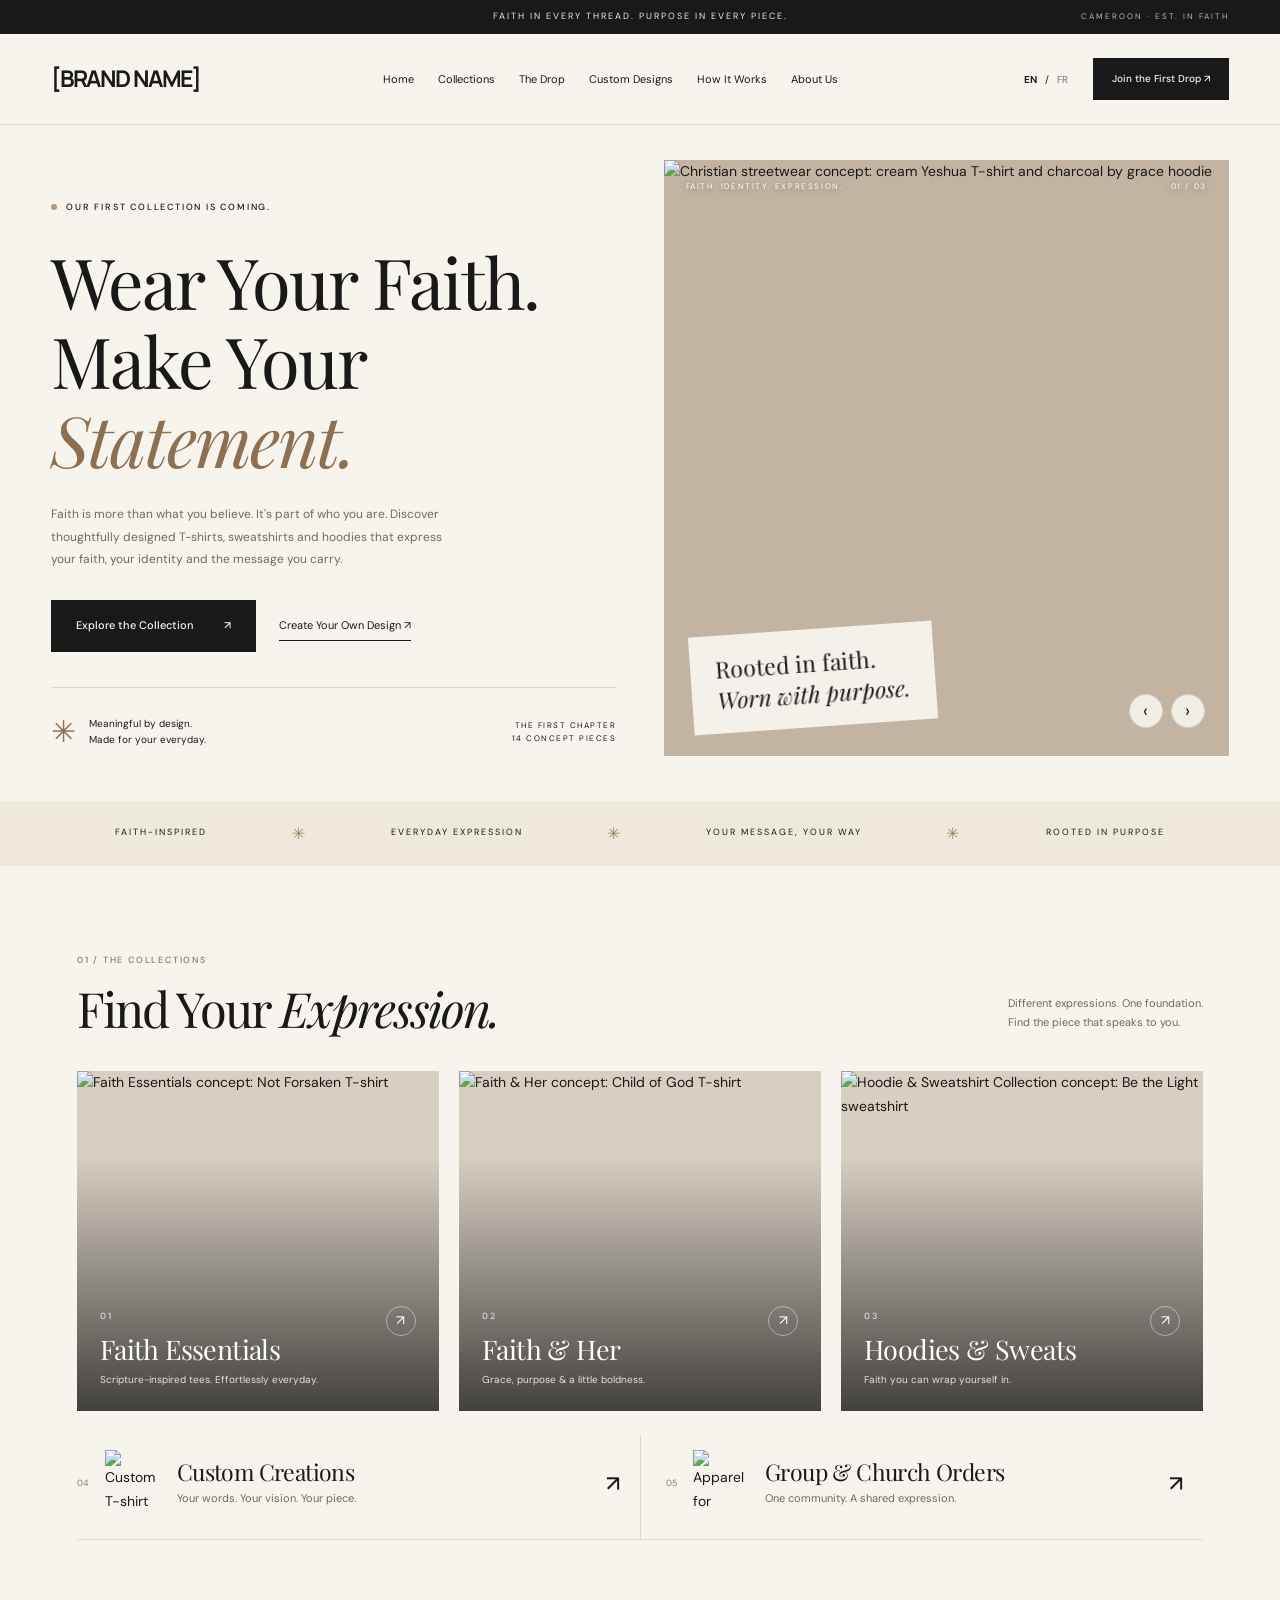
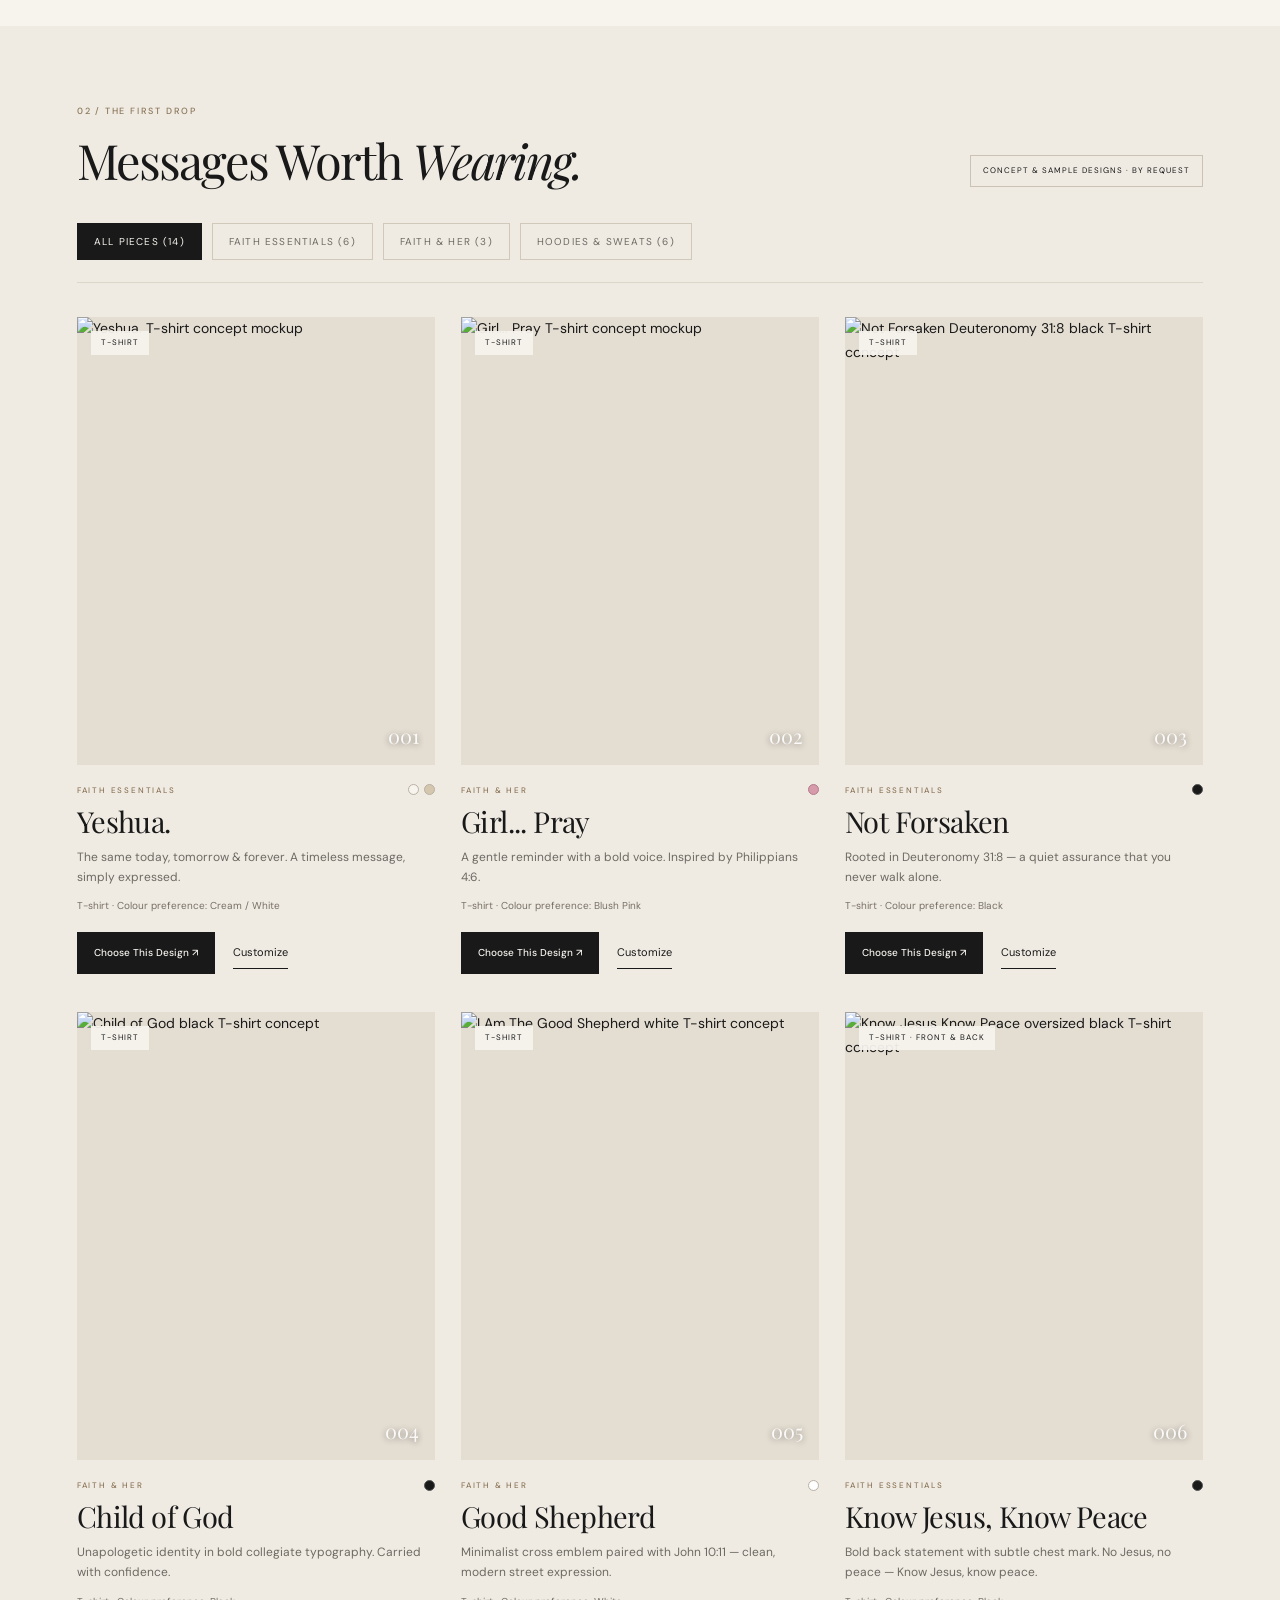
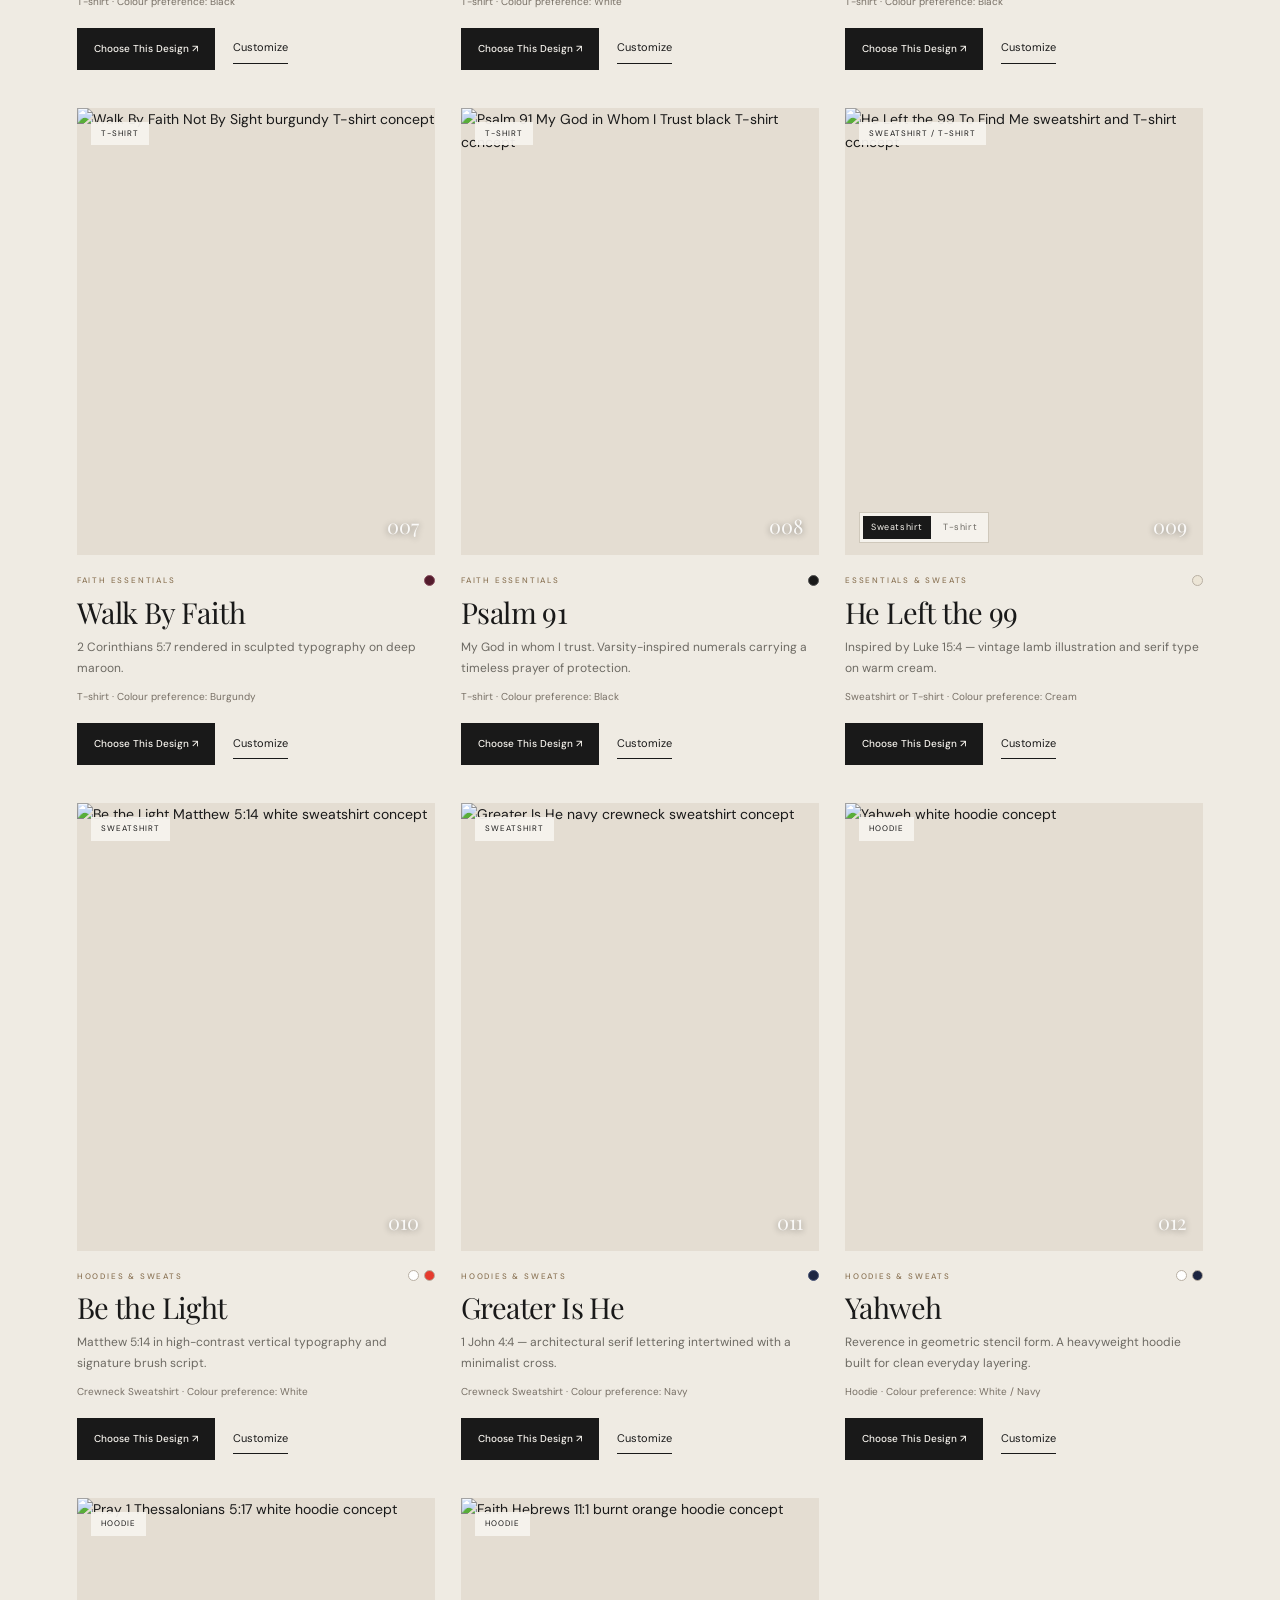
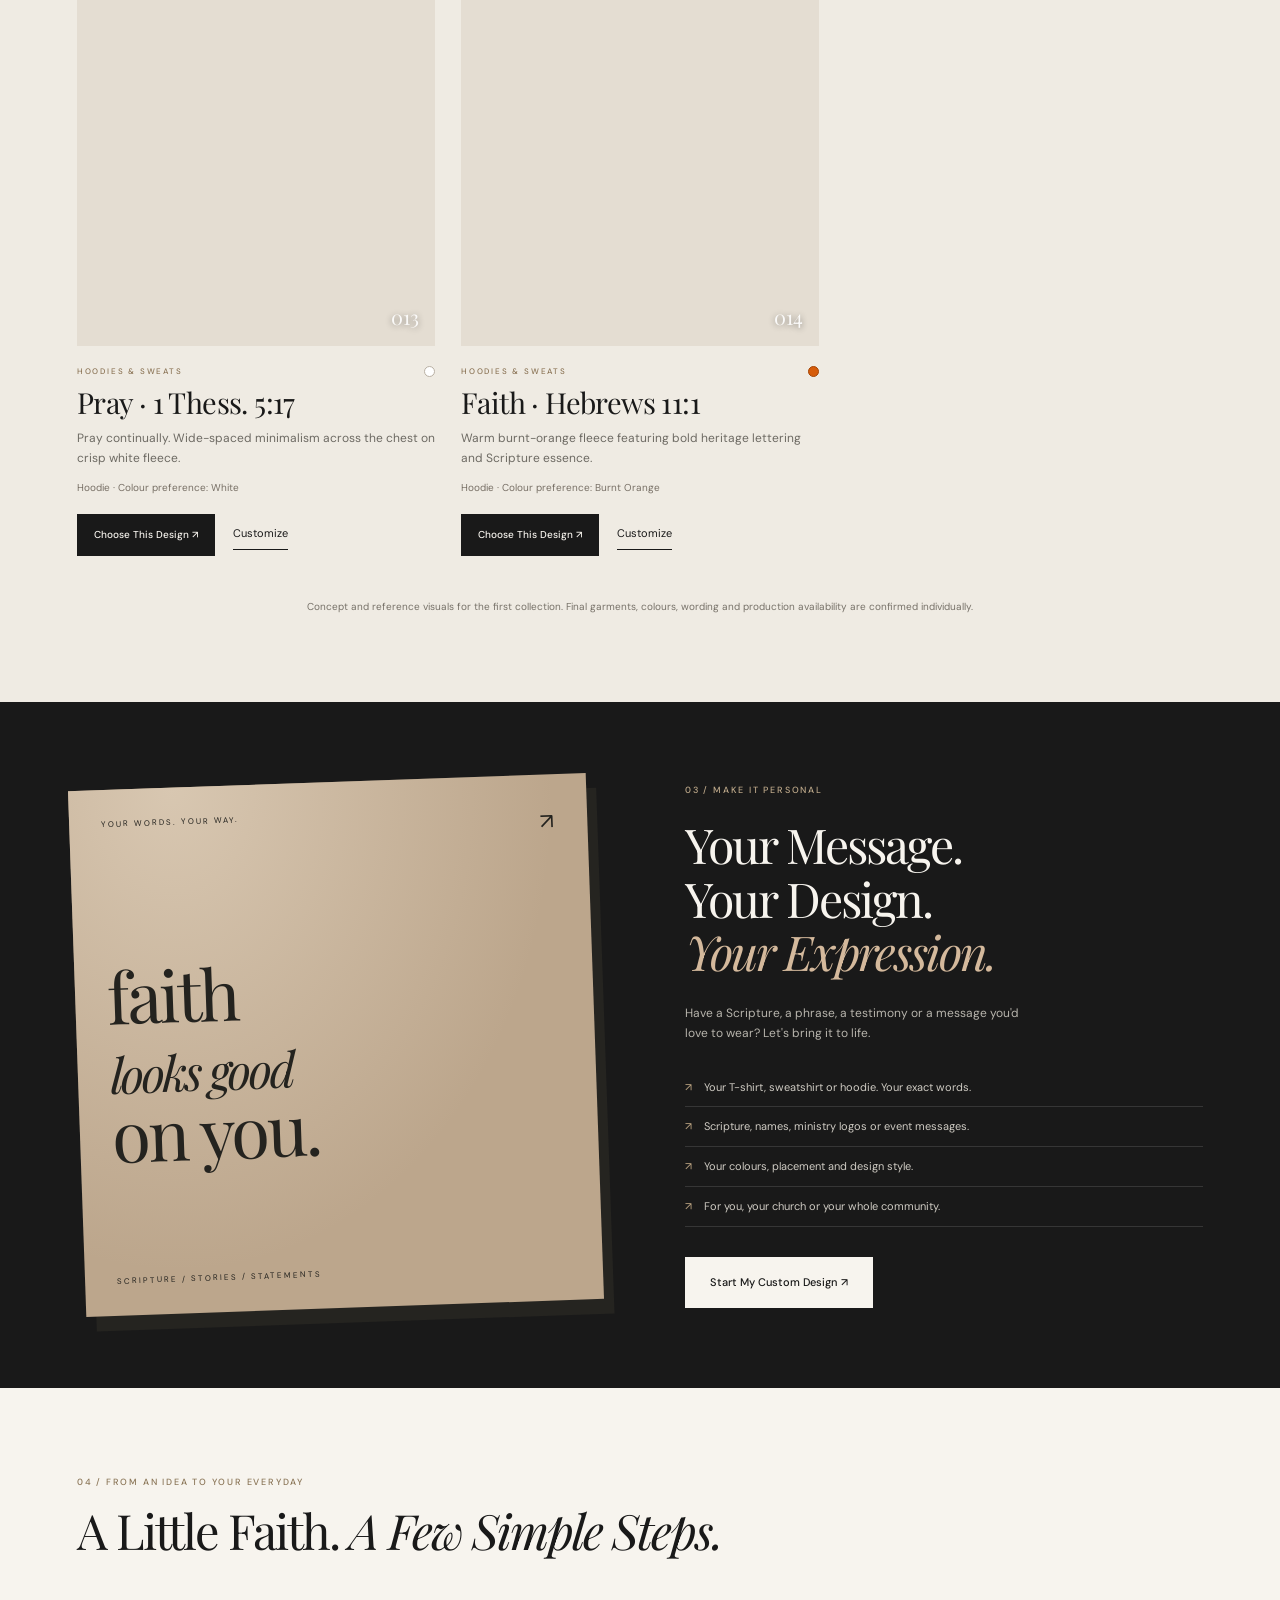
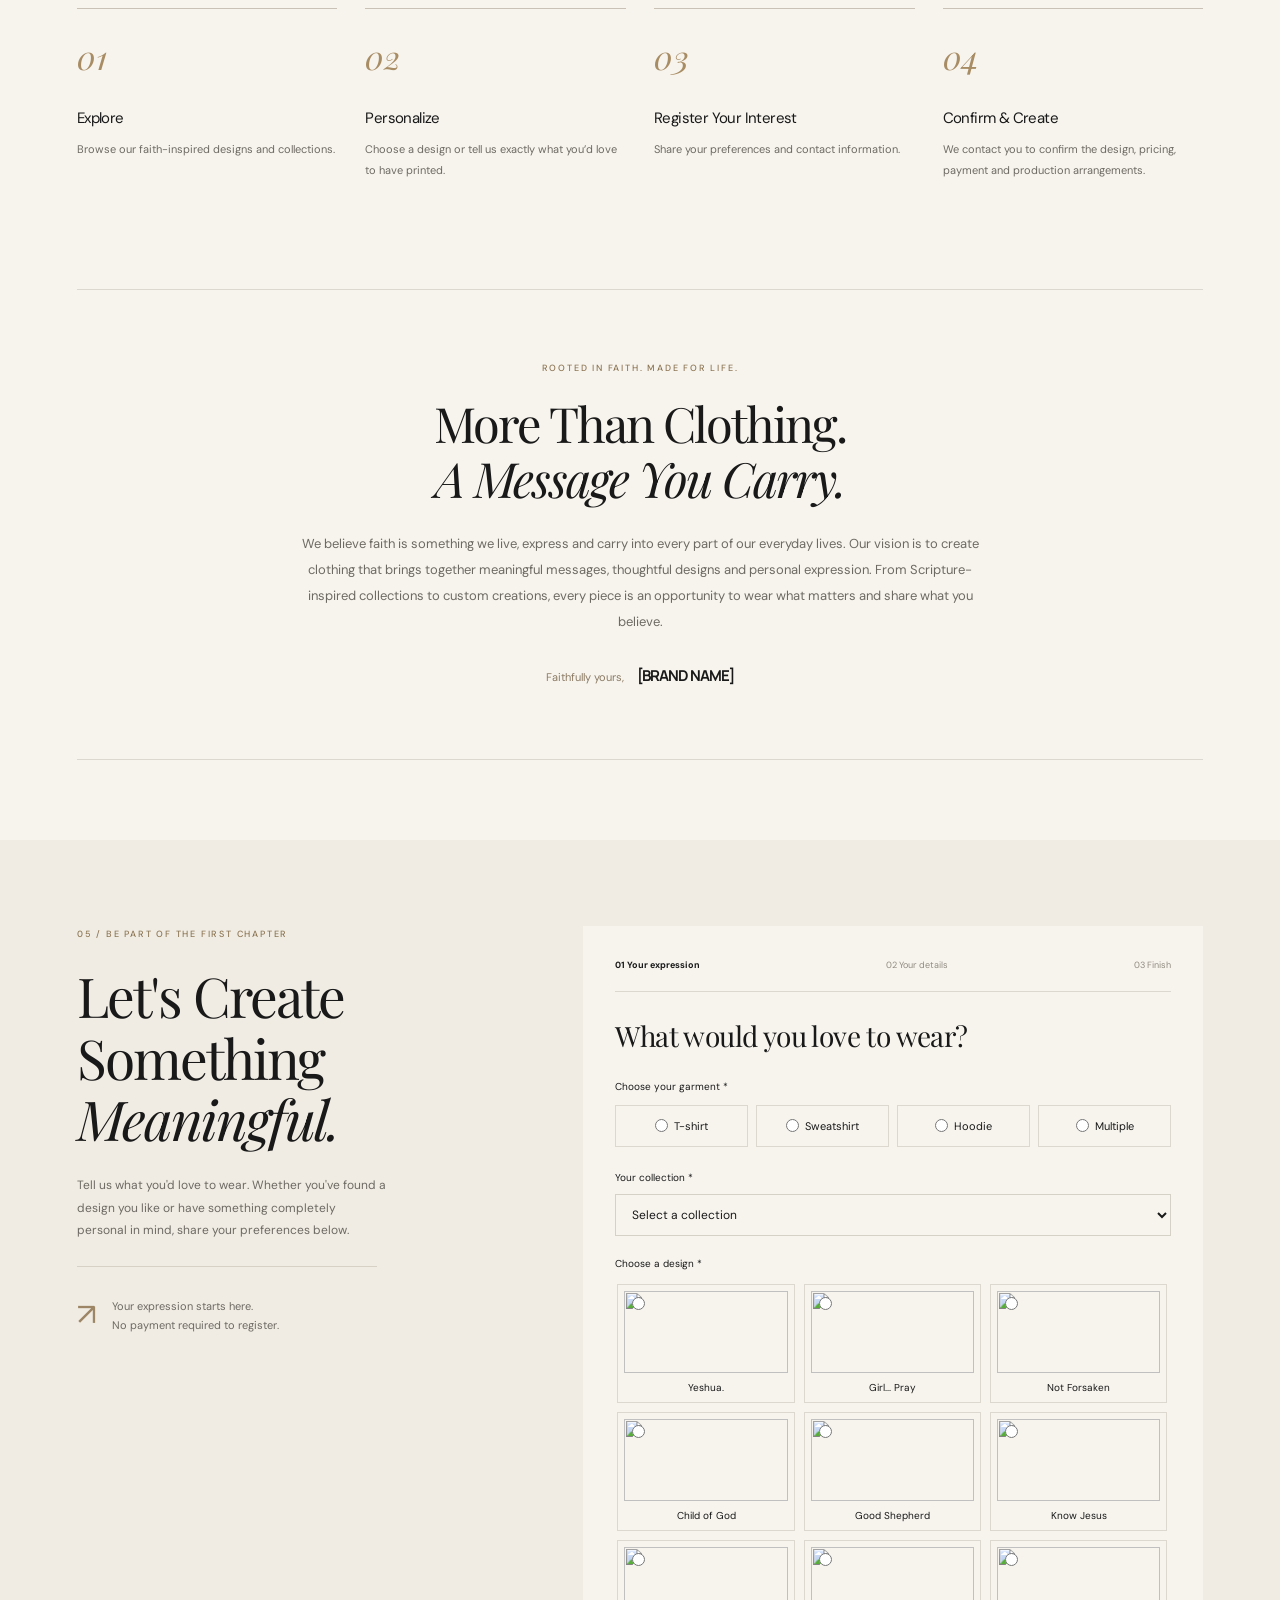
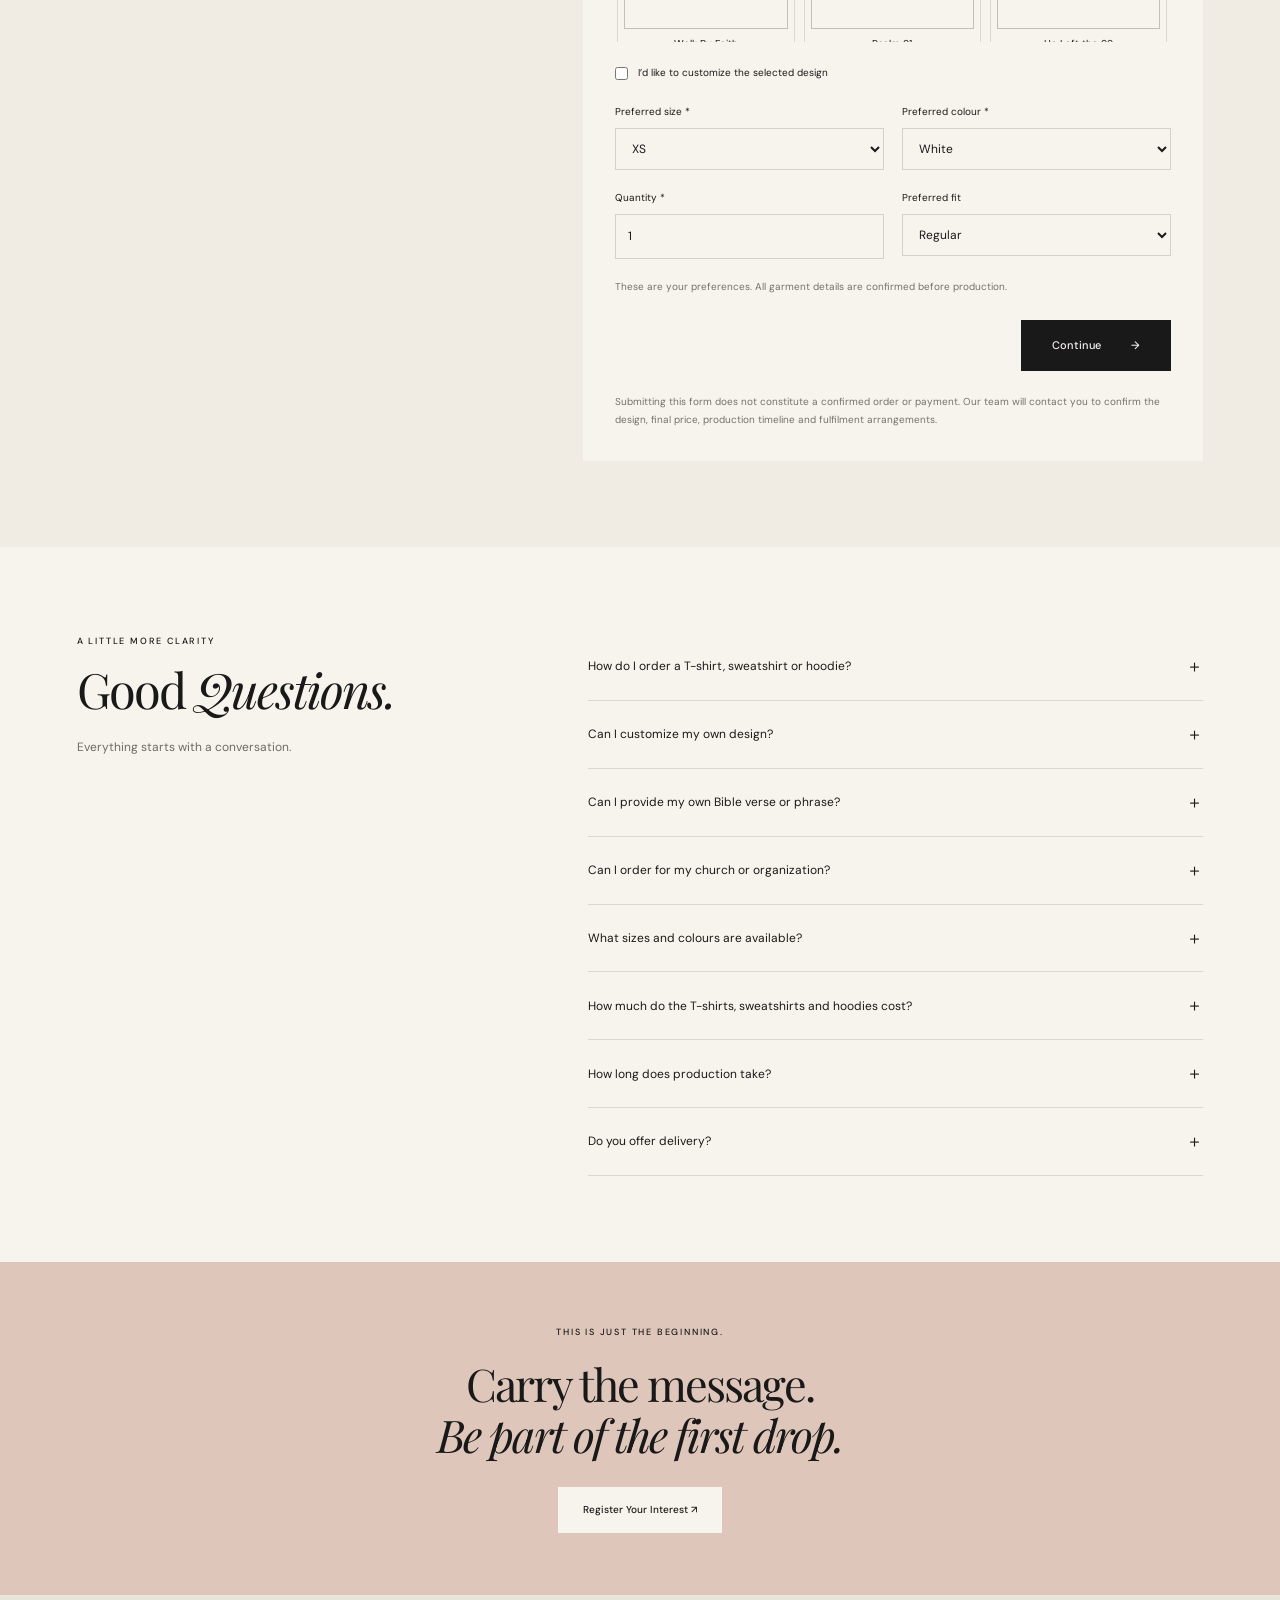
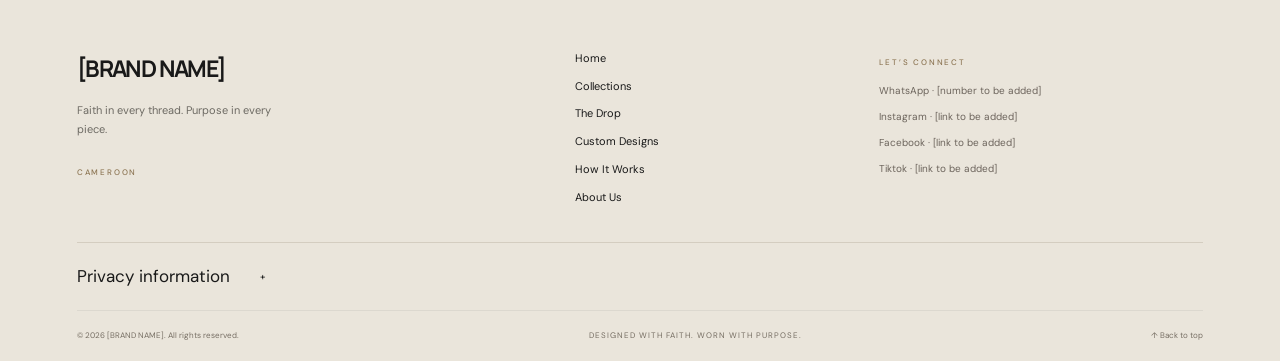
==== index.html @ a1718960 "first commit" ====
<!doctype html>
<html lang="en">
<head>
<meta charset="utf-8">
<meta name="viewport" content="width=device-width, initial-scale=1">
<title>[BRAND NAME] — Wear Your Faith.</title>
<meta name="description" content="Faith-inspired T-shirts, hoodies and custom creations. Discover the first collection and register your interest in Cameroon.">
<meta property="og:site_name" content="[BRAND NAME]">
<meta property="og:title" content="[BRAND NAME] — Wear Your Faith.">
<meta property="og:description" content="Meaningful messages. Everyday expression. Explore Christian apparel and register your interest in our first drop in Cameroon.">
<meta property="og:type" content="website">
<link rel="icon" href="/assets/favicon.svg">
<link rel="preconnect" href="https://fonts.googleapis.com">
<link rel="preconnect" href="https://fonts.gstatic.com" crossorigin>
<link href="https://fonts.googleapis.com/css2?family=DM+Sans:wght@400;500;600;700&family=Manrope:wght@400;500;600;700&family=Playfair+Display:ital,wght@0,400;0,500;0,600;1,400;1,500&display=swap" rel="stylesheet">
<link rel="stylesheet" href="/styles.css">
<script src="/config.js" defer></script>
<script src="/script.js" defer></script>
</head>
<body>
<a data-en="Skip to content" data-fr="Aller au contenu" class="skip" href="#main">Skip to content</a>
<div class="announcement">
  <span data-en="FAITH IN EVERY THREAD. PURPOSE IN EVERY PIECE." data-fr="LA FOI DANS CHAQUE FIL. DU SENS DANS CHAQUE PIÈCE.">FAITH IN EVERY THREAD. PURPOSE IN EVERY PIECE.</span>
  <span>CAMEROON · EST. IN FAITH</span>
</div>
<header>
  <a class="wordmark" href="#home" data-brand>[BRAND NAME]</a>
  <nav id="navigation" aria-label="Main navigation">
    <a data-en="Home" data-fr="Accueil" href="#home">Home</a>
    <a data-en="Collections" data-fr="Collections" href="#collections">Collections</a>
    <a data-en="The Drop" data-fr="La collection" href="#featured">The Drop</a>
    <a data-en="Custom Designs" data-fr="Sur mesure" href="#custom">Custom Designs</a>
    <a data-en="How It Works" data-fr="Comment ça marche" href="#how-it-works">How It Works</a>
    <a data-en="About Us" data-fr="Notre marque" href="#about">About Us</a>
  </nav>
  <div class="nav-actions">
    <div class="languages">
      <button type="button" data-lang="en" aria-pressed="true">EN</button>
      <span>/</span>
      <button type="button" data-lang="fr" aria-pressed="false">FR</button>
    </div>
    <a data-en="Join the First Drop ↗" data-fr="Rejoindre le lancement ↗" class="button small" href="#register">Join the First Drop ↗</a>
    <button class="menu-toggle" type="button" aria-controls="navigation" aria-expanded="false" aria-label="Open navigation">
      <span></span>
      <span></span>
    </button>
  </div>
</header>
<main id="main">
<noscript>
  <style>.form-step[hidden],#custom-fields[hidden],#group-fields[hidden],#other-city[hidden],#other-colour[hidden],#submit[hidden]{display:block!important}#next,.form-progress,.filter-bar,.hero-controls,.garment-switch{display:none!important}</style>
</noscript>

<section class="hero" id="home">
  <div class="hero-copy">
    <div class="eyebrow">
      <i></i>
      <span data-en="OUR FIRST COLLECTION IS COMING." data-fr="NOTRE PREMIÈRE COLLECTION ARRIVE.">OUR FIRST COLLECTION IS COMING.</span>
    </div>
    <h1>
      <span data-en="Wear Your Faith.<br>Make Your<br><em>Statement.</em>" data-fr="Portez votre foi.<br>Affirmez votre<br><em>identité.</em>">Wear Your Faith.<br>Make Your<br><em>Statement.</em></span>
    </h1>
    <p>
      <span data-en="Faith is more than what you believe. It's part of who you are. Discover thoughtfully designed T-shirts, sweatshirts and hoodies that express your faith, your identity and the message you carry." data-fr="La foi va au-delà de vos croyances. Elle fait partie de votre identité. Découvrez des T-shirts, pulls et sweats à capuche qui expriment votre foi et le message que vous portez.">Faith is more than what you believe. It's part of who you are. Discover thoughtfully designed T-shirts, sweatshirts and hoodies that express your faith, your identity and the message you carry.</span>
    </p>
    <div class="hero-buttons">
      <a data-en="Explore the Collection <b>↗</b>" data-fr="Découvrir la collection <b>↗</b>" href="#featured" class="button">Explore the Collection <b>↗</b></a>
      <a data-en="Create Your Own Design ↗" data-fr="Créer mon propre modèle ↗" href="#register" class="text-link" data-pick="custom">Create Your Own Design ↗</a>
    </div>
    <div class="hero-foot">
      <span class="mini-star">✳</span>
      <span data-en="Meaningful by design.<br>Made for your everyday." data-fr="Du sens dans le design.<br>Pour votre quotidien.">Meaningful by design.<br>Made for your everyday.</span>
      <span class="edition">THE FIRST CHAPTER<br>14 CONCEPT PIECES</span>
    </div>
  </div>
  <div class="hero-visual">
    <div class="hero-slides">
      <img class="hero-slide is-active" src="/.netlify/images?url=/img/hero.png&w=1100&fm=webp" alt="Christian streetwear concept: cream Yeshua T-shirt and charcoal by grace hoodie" fetchpriority="high" width="1000" height="1250">
      <img class="hero-slide portrait-focus" src="/.netlify/images?url=/img/not-forsaken-tee.jpg&w=1100&fm=webp" alt="Not Forsaken Deuteronomy 31:8 black T-shirt concept" loading="lazy" width="1000" height="1250" hidden>
      <img class="hero-slide portrait-focus" src="/.netlify/images?url=/img/good-shepherd-tee.jpg&w=1100&fm=webp" alt="I Am The Good Shepherd white T-shirt concept" loading="lazy" width="1000" height="1250" hidden>
    </div>
    <div class="image-label">
      <span>FAITH. IDENTITY. EXPRESSION.</span>
      <span id="hero-counter">01 / 03</span>
    </div>
    <div class="hero-controls" aria-label="Lookbook preview controls">
      <button type="button" class="hero-nav" data-hero-dir="-1" aria-label="Previous look">‹</button>
      <button type="button" class="hero-nav" data-hero-dir="1" aria-label="Next look">›</button>
    </div>
    <div class="floating-note">
      <span data-en="Rooted in faith.<br><em>Worn with purpose.</em>" data-fr="Ancré dans la foi.<br><em>Porté avec sens.</em>">Rooted in faith.<br><em>Worn with purpose.</em></span>
    </div>
  </div>
</section>

<div class="manifesto-strip">
  <span>FAITH-INSPIRED</span>
  <i>✳</i>
  <span>EVERYDAY EXPRESSION</span>
  <i>✳</i>
  <span>YOUR MESSAGE, YOUR WAY</span>
  <i>✳</i>
  <span>ROOTED IN PURPOSE</span>
</div>

<section id="collections" class="section">
  <div class="section-heading">
    <div>
      <div class="eyebrow">
        <span data-en="01 / THE COLLECTIONS" data-fr="01 / LES COLLECTIONS">01 / THE COLLECTIONS</span>
      </div>
      <h2>
        <span data-en="Find Your <em>Expression.</em>" data-fr="Trouvez votre <em>expression.</em>">Find Your <em>Expression.</em></span>
      </h2>
    </div>
    <p>
      <span data-en="Different expressions. One foundation.<br>Find the piece that speaks to you." data-fr="Différentes expressions. Une même foi.<br>Trouvez la pièce qui vous ressemble.">Different expressions. One foundation.<br>Find the piece that speaks to you.</span>
    </p>
  </div>
  <div class="category-grid">
    <a class="category category-0" href="#featured" data-category="essentials">
      <img class="portrait-focus" src="/.netlify/images?url=/img/not-forsaken-tee.jpg&w=650&fm=webp" loading="lazy" alt="Faith Essentials concept: Not Forsaken T-shirt">
      <div class="category-caption">
        <span class="eyebrow">01</span>
        <h3>
          <span data-en="Faith Essentials" data-fr="Les essentiels de la foi">Faith Essentials</span>
        </h3>
        <p>
          <span data-en="Scripture-inspired tees. Effortlessly everyday." data-fr="T-shirts inspirés des Écritures. Pour chaque jour.">Scripture-inspired tees. Effortlessly everyday.</span>
        </p>
        <span class="round-arrow">↗</span>
      </div>
    </a>
    <a class="category category-1" href="#featured" data-category="her">
      <img class="portrait-focus" src="/.netlify/images?url=/img/child-of-god-tee.jpg&w=650&fm=webp" loading="lazy" alt="Faith & Her concept: Child of God T-shirt">
      <div class="category-caption">
        <span class="eyebrow">02</span>
        <h3>
          <span data-en="Faith &amp; Her" data-fr="La foi au féminin">Faith &amp; Her</span>
        </h3>
        <p>
          <span data-en="Grace, purpose &amp; a little boldness." data-fr="Grâce, vocation et audace.">Grace, purpose &amp; a little boldness.</span>
        </p>
        <span class="round-arrow">↗</span>
      </div>
    </a>
    <a class="category category-2" href="#featured" data-category="hoodie">
      <img class="portrait-focus" src="/.netlify/images?url=/img/be-the-light-sweatshirt.jpg&w=650&fm=webp" loading="lazy" alt="Hoodie & Sweatshirt Collection concept: Be the Light sweatshirt">
      <div class="category-caption">
        <span class="eyebrow">03</span>
        <h3>
          <span data-en="Hoodies &amp; Sweats" data-fr="Sweats &amp; Capuches">Hoodies &amp; Sweats</span>
        </h3>
        <p>
          <span data-en="Faith you can wrap yourself in." data-fr="La foi qui vous enveloppe.">Faith you can wrap yourself in.</span>
        </p>
        <span class="round-arrow">↗</span>
      </div>
    </a>
  </div>
  <div class="category-extras">
    <a href="#register" data-pick="custom">
      <span>04</span>
      <img class="extra-image" src="/.netlify/images?url=/img/walk-by-faith-tee.jpg&w=180&fm=webp" alt="Custom T-shirt concept" loading="lazy">
      <div>
        <h3>
          <span data-en="Custom Creations" data-fr="Créations sur mesure">Custom Creations</span>
        </h3>
        <p>
          <span data-en="Your words. Your vision. Your piece." data-fr="Vos mots. Votre vision. Votre pièce.">Your words. Your vision. Your piece.</span>
        </p>
      </div>
      <b>↗</b>
    </a>
    <a href="#register" data-pick="group">
      <span>05</span>
      <img class="extra-image" src="/.netlify/images?url=/img/left-the-99-sweatshirt.jpg&w=180&fm=webp" alt="Apparel for groups concept" loading="lazy">
      <div>
        <h3>
          <span data-en="Group &amp; Church Orders" data-fr="Commandes de groupes et d’églises">Group &amp; Church Orders</span>
        </h3>
        <p>
          <span data-en="One community. A shared expression." data-fr="Une communauté. Un message commun.">One community. A shared expression.</span>
        </p>
      </div>
      <b>↗</b>
    </a>
  </div>
</section>

<section id="featured" class="section featured">
  <div class="section-heading">
    <div>
      <div class="eyebrow">
        <span data-en="02 / THE FIRST DROP" data-fr="02 / LE PREMIER LANCEMENT">02 / THE FIRST DROP</span>
      </div>
      <h2>
        <span data-en="Messages Worth <em>Wearing.</em>" data-fr="Des messages à <em>porter.</em>">Messages Worth <em>Wearing.</em></span>
      </h2>
    </div>
    <span class="outlined-tag">
      <span data-en="CONCEPT &amp; SAMPLE DESIGNS · BY REQUEST" data-fr="MODÈLES CONCEPTUELS · SUR DEMANDE">CONCEPT &amp; SAMPLE DESIGNS · BY REQUEST</span>
    </span>
  </div>

  <div class="filter-bar" role="group" aria-label="Filter designs by collection">
    <button type="button" class="filter-btn is-active" data-filter="all" aria-pressed="true">
      <span data-en="All Pieces (14)" data-fr="Toutes les pièces (14)">All Pieces (14)</span>
    </button>
    <button type="button" class="filter-btn" data-filter="essentials" aria-pressed="false">
      <span data-en="Faith Essentials (6)" data-fr="Essentiels de la foi (6)">Faith Essentials (6)</span>
    </button>
    <button type="button" class="filter-btn" data-filter="her" aria-pressed="false">
      <span data-en="Faith &amp; Her (3)" data-fr="La foi au féminin (3)">Faith &amp; Her (3)</span>
    </button>
    <button type="button" class="filter-btn" data-filter="hoodie" aria-pressed="false">
      <span data-en="Hoodies &amp; Sweats (6)" data-fr="Sweats &amp; Capuches (6)">Hoodies &amp; Sweats (6)</span>
    </button>
  </div>

  <div class="products">
    <article class="product" data-tags="essentials">
      <div class="product-image">
        <img src="/.netlify/images?url=/img/yeshua.png&w=850&fm=webp" alt="Yeshua. T-shirt concept mockup" loading="lazy" width="800" height="1000">
        <span class="product-tag"><span data-en="T-SHIRT" data-fr="T-SHIRT">T-SHIRT</span></span>
        <span class="product-number">001</span>
      </div>
      <div class="product-top">
        <span class="eyebrow" data-en="FAITH ESSENTIALS" data-fr="LES ESSENTIELS DE LA FOI">FAITH ESSENTIALS</span>
        <span class="swatches"><i style="--swatch:#f7f4ee;--ring:#b9b0a4"></i><i style="--swatch:#d4c7ad"></i></span>
      </div>
      <h3>Yeshua.</h3>
      <p><span data-en="The same today, tomorrow &amp; forever. A timeless message, simply expressed." data-fr="Le même aujourd’hui, demain et pour toujours. Un message intemporel, en toute simplicité.">The same today, tomorrow &amp; forever. A timeless message, simply expressed.</span></p>
      <div class="product-meta"><span data-en="T-shirt · Colour preference: Cream / White" data-fr="T-shirt · Couleur souhaitée : Crème / Blanc">T-shirt · Colour preference: Cream / White</span></div>
      <div class="product-actions">
        <a data-en="Choose This Design ↗" data-fr="Choisir ce modèle ↗" href="#register" class="button" data-pick="yeshua">Choose This Design ↗</a>
        <a data-en="Customize" data-fr="Personnaliser" href="#register" class="text-link" data-pick="yeshua" data-custom="true">Customize</a>
      </div>
    </article>

    <article class="product" data-tags="her">
      <div class="product-image">
        <img src="/.netlify/images?url=/img/pray.png&w=850&fm=webp" alt="Girl... Pray T-shirt concept mockup" loading="lazy" width="800" height="1000">
        <span class="product-tag"><span data-en="T-SHIRT" data-fr="T-SHIRT">T-SHIRT</span></span>
        <span class="product-number">002</span>
      </div>
      <div class="product-top">
        <span class="eyebrow" data-en="FAITH &amp; HER" data-fr="LA FOI AU FÉMININ">FAITH &amp; HER</span>
        <span class="swatches"><i style="--swatch:#d69aaa;--ring:#b57b8b"></i></span>
      </div>
      <h3>Girl... Pray</h3>
      <p><span data-en="A gentle reminder with a bold voice. Inspired by Philippians 4:6." data-fr="Un rappel plein de douceur et d’audace. Inspiré de Philippiens 4:6.">A gentle reminder with a bold voice. Inspired by Philippians 4:6.</span></p>
      <div class="product-meta"><span data-en="T-shirt · Colour preference: Blush Pink" data-fr="T-shirt · Couleur souhaitée : Rose poudré">T-shirt · Colour preference: Blush Pink</span></div>
      <div class="product-actions">
        <a data-en="Choose This Design ↗" data-fr="Choisir ce modèle ↗" href="#register" class="button" data-pick="pray">Choose This Design ↗</a>
        <a data-en="Customize" data-fr="Personnaliser" href="#register" class="text-link" data-pick="pray" data-custom="true">Customize</a>
      </div>
    </article>

    <article class="product" data-tags="essentials">
      <div class="product-image">
        <img class="portrait-focus" src="/.netlify/images?url=/img/not-forsaken-tee.jpg&w=850&fm=webp" alt="Not Forsaken Deuteronomy 31:8 black T-shirt concept" loading="lazy" width="800" height="1000">
        <span class="product-tag"><span data-en="T-SHIRT" data-fr="T-SHIRT">T-SHIRT</span></span>
        <span class="product-number">003</span>
      </div>
      <div class="product-top">
        <span class="eyebrow" data-en="FAITH ESSENTIALS" data-fr="LES ESSENTIELS DE LA FOI">FAITH ESSENTIALS</span>
        <span class="swatches"><i style="--swatch:#191919;--ring:#555"></i></span>
      </div>
      <h3>Not Forsaken</h3>
      <p><span data-en="Rooted in Deuteronomy 31:8 — a quiet assurance that you never walk alone." data-fr="Ancré dans Deutéronome 31:8 — l’assurance que vous ne marchez jamais seul.">Rooted in Deuteronomy 31:8 — a quiet assurance that you never walk alone.</span></p>
      <div class="product-meta"><span data-en="T-shirt · Colour preference: Black" data-fr="T-shirt · Couleur souhaitée : Noir">T-shirt · Colour preference: Black</span></div>
      <div class="product-actions">
        <a data-en="Choose This Design ↗" data-fr="Choisir ce modèle ↗" href="#register" class="button" data-pick="not-forsaken">Choose This Design ↗</a>
        <a data-en="Customize" data-fr="Personnaliser" href="#register" class="text-link" data-pick="not-forsaken" data-custom="true">Customize</a>
      </div>
    </article>

    <article class="product" data-tags="her">
      <div class="product-image">
        <img class="portrait-focus" src="/.netlify/images?url=/img/child-of-god-tee.jpg&w=850&fm=webp" alt="Child of God black T-shirt concept" loading="lazy" width="800" height="1000">
        <span class="product-tag"><span data-en="T-SHIRT" data-fr="T-SHIRT">T-SHIRT</span></span>
        <span class="product-number">004</span>
      </div>
      <div class="product-top">
        <span class="eyebrow" data-en="FAITH &amp; HER" data-fr="LA FOI AU FÉMININ">FAITH &amp; HER</span>
        <span class="swatches"><i style="--swatch:#191919;--ring:#555"></i></span>
      </div>
      <h3>Child of God</h3>
      <p><span data-en="Unapologetic identity in bold collegiate typography. Carried with confidence." data-fr="Une identité assumée en typographie affirmée. Portée avec assurance.">Unapologetic identity in bold collegiate typography. Carried with confidence.</span></p>
      <div class="product-meta"><span data-en="T-shirt · Colour preference: Black" data-fr="T-shirt · Couleur souhaitée : Noir">T-shirt · Colour preference: Black</span></div>
      <div class="product-actions">
        <a data-en="Choose This Design ↗" data-fr="Choisir ce modèle ↗" href="#register" class="button" data-pick="child-of-god">Choose This Design ↗</a>
        <a data-en="Customize" data-fr="Personnaliser" href="#register" class="text-link" data-pick="child-of-god" data-custom="true">Customize</a>
      </div>
    </article>

    <article class="product" data-tags="her">
      <div class="product-image">
        <img class="portrait-focus" src="/.netlify/images?url=/img/good-shepherd-tee.jpg&w=850&fm=webp" alt="I Am The Good Shepherd white T-shirt concept" loading="lazy" width="800" height="1000">
        <span class="product-tag"><span data-en="T-SHIRT" data-fr="T-SHIRT">T-SHIRT</span></span>
        <span class="product-number">005</span>
      </div>
      <div class="product-top">
        <span class="eyebrow" data-en="FAITH &amp; HER" data-fr="LA FOI AU FÉMININ">FAITH &amp; HER</span>
        <span class="swatches"><i style="--swatch:#ffffff;--ring:#b9b0a4"></i></span>
      </div>
      <h3>Good Shepherd</h3>
      <p><span data-en="Minimalist cross emblem paired with John 10:11 — clean, modern street expression." data-fr="Croix minimaliste et référence à Jean 10:11 — un style moderne et épuré.">Minimalist cross emblem paired with John 10:11 — clean, modern street expression.</span></p>
      <div class="product-meta"><span data-en="T-shirt · Colour preference: White" data-fr="T-shirt · Couleur souhaitée : Blanc">T-shirt · Colour preference: White</span></div>
      <div class="product-actions">
        <a data-en="Choose This Design ↗" data-fr="Choisir ce modèle ↗" href="#register" class="button" data-pick="good-shepherd">Choose This Design ↗</a>
        <a data-en="Customize" data-fr="Personnaliser" href="#register" class="text-link" data-pick="good-shepherd" data-custom="true">Customize</a>
      </div>
    </article>

    <article class="product" data-tags="essentials">
      <div class="product-image">
        <img class="portrait-focus" src="/.netlify/images?url=/img/know-jesus-know-peace-tee.jpg&w=850&fm=webp" alt="Know Jesus Know Peace oversized black T-shirt concept" loading="lazy" width="800" height="1000">
        <span class="product-tag"><span data-en="T-SHIRT · FRONT &amp; BACK" data-fr="T-SHIRT · DEVANT &amp; DOS">T-SHIRT · FRONT &amp; BACK</span></span>
        <span class="product-number">006</span>
      </div>
      <div class="product-top">
        <span class="eyebrow" data-en="FAITH ESSENTIALS" data-fr="LES ESSENTIELS DE LA FOI">FAITH ESSENTIALS</span>
        <span class="swatches"><i style="--swatch:#191919;--ring:#555"></i></span>
      </div>
      <h3>Know Jesus, Know Peace</h3>
      <p><span data-en="Bold back statement with subtle chest mark. No Jesus, no peace — Know Jesus, know peace." data-fr="Message fort au dos et signature discrète devant. Connaître Jésus, connaître la paix.">Bold back statement with subtle chest mark. No Jesus, no peace — Know Jesus, know peace.</span></p>
      <div class="product-meta"><span data-en="T-shirt · Colour preference: Black" data-fr="T-shirt · Couleur souhaitée : Noir">T-shirt · Colour preference: Black</span></div>
      <div class="product-actions">
        <a data-en="Choose This Design ↗" data-fr="Choisir ce modèle ↗" href="#register" class="button" data-pick="know-jesus">Choose This Design ↗</a>
        <a data-en="Customize" data-fr="Personnaliser" href="#register" class="text-link" data-pick="know-jesus" data-custom="true">Customize</a>
      </div>
    </article>

    <article class="product" data-tags="essentials">
      <div class="product-image">
        <img src="/.netlify/images?url=/img/walk-by-faith-tee.jpg&w=850&fm=webp" alt="Walk By Faith Not By Sight burgundy T-shirt concept" loading="lazy" width="800" height="1000">
        <span class="product-tag"><span data-en="T-SHIRT" data-fr="T-SHIRT">T-SHIRT</span></span>
        <span class="product-number">007</span>
      </div>
      <div class="product-top">
        <span class="eyebrow" data-en="FAITH ESSENTIALS" data-fr="LES ESSENTIELS DE LA FOI">FAITH ESSENTIALS</span>
        <span class="swatches"><i style="--swatch:#531b2c;--ring:#8a5162"></i></span>
      </div>
      <h3>Walk By Faith</h3>
      <p><span data-en="2 Corinthians 5:7 rendered in sculpted typography on deep maroon." data-fr="2 Corinthiens 5:7 en typographie graphique sur un bordeaux profond.">2 Corinthians 5:7 rendered in sculpted typography on deep maroon.</span></p>
      <div class="product-meta"><span data-en="T-shirt · Colour preference: Burgundy" data-fr="T-shirt · Couleur souhaitée : Bordeaux">T-shirt · Colour preference: Burgundy</span></div>
      <div class="product-actions">
        <a data-en="Choose This Design ↗" data-fr="Choisir ce modèle ↗" href="#register" class="button" data-pick="walk-by-faith">Choose This Design ↗</a>
        <a data-en="Customize" data-fr="Personnaliser" href="#register" class="text-link" data-pick="walk-by-faith" data-custom="true">Customize</a>
      </div>
    </article>

    <article class="product" data-tags="essentials">
      <div class="product-image">
        <img src="/.netlify/images?url=/img/psalm-91-tee.jpg&w=850&fm=webp" alt="Psalm 91 My God in Whom I Trust black T-shirt concept" loading="lazy" width="800" height="1000">
        <span class="product-tag"><span data-en="T-SHIRT" data-fr="T-SHIRT">T-SHIRT</span></span>
        <span class="product-number">008</span>
      </div>
      <div class="product-top">
        <span class="eyebrow" data-en="FAITH ESSENTIALS" data-fr="LES ESSENTIELS DE LA FOI">FAITH ESSENTIALS</span>
        <span class="swatches"><i style="--swatch:#191919;--ring:#555"></i></span>
      </div>
      <h3>Psalm 91</h3>
      <p><span data-en="My God in whom I trust. Varsity-inspired numerals carrying a timeless prayer of protection." data-fr="Mon Dieu en qui je me confie. Un design fort autour d’un psaume intemporel.">My God in whom I trust. Varsity-inspired numerals carrying a timeless prayer of protection.</span></p>
      <div class="product-meta"><span data-en="T-shirt · Colour preference: Black" data-fr="T-shirt · Couleur souhaitée : Noir">T-shirt · Colour preference: Black</span></div>
      <div class="product-actions">
        <a data-en="Choose This Design ↗" data-fr="Choisir ce modèle ↗" href="#register" class="button" data-pick="psalm-91">Choose This Design ↗</a>
        <a data-en="Customize" data-fr="Personnaliser" href="#register" class="text-link" data-pick="psalm-91" data-custom="true">Customize</a>
      </div>
    </article>

    <article class="product" data-tags="essentials hoodie" id="card-left-the-99">
      <div class="product-image">
        <img id="left-99-img" src="/.netlify/images?url=/img/left-the-99-sweatshirt.jpg&w=850&fm=webp" data-sweatshirt="/.netlify/images?url=/img/left-the-99-sweatshirt.jpg&w=850&fm=webp" data-tee="/.netlify/images?url=/img/left-the-99-tee.jpg&w=850&fm=webp" alt="He Left the 99 To Find Me sweatshirt and T-shirt concept" loading="lazy" width="800" height="1000">
        <span class="product-tag"><span data-en="SWEATSHIRT / T-SHIRT" data-fr="SWEAT / T-SHIRT">SWEATSHIRT / T-SHIRT</span></span>
        <span class="product-number">009</span>
        <div class="garment-switch" role="group" aria-label="Preview garment style for He Left the 99">
          <button type="button" class="is-active" data-variant="sweatshirt" aria-pressed="true"><span data-en="Sweatshirt" data-fr="Sweat">Sweatshirt</span></button>
          <button type="button" data-variant="tee" aria-pressed="false"><span data-en="T-shirt" data-fr="T-shirt">T-shirt</span></button>
        </div>
      </div>
      <div class="product-top">
        <span class="eyebrow" data-en="ESSENTIALS &amp; SWEATS" data-fr="ESSENTIELS &amp; SWEATS">ESSENTIALS &amp; SWEATS</span>
        <span class="swatches"><i style="--swatch:#ece5d6;--ring:#b9b0a4"></i></span>
      </div>
      <h3>He Left the 99</h3>
      <p><span data-en="Inspired by Luke 15:4 — vintage lamb illustration and serif type on warm cream." data-fr="Inspiré de Luc 15:4 — illustration d’agneau et typographie classique sur crème doux.">Inspired by Luke 15:4 — vintage lamb illustration and serif type on warm cream.</span></p>
      <div class="product-meta"><span data-en="Sweatshirt or T-shirt · Colour preference: Cream" data-fr="Sweat ou T-shirt · Couleur souhaitée : Crème">Sweatshirt or T-shirt · Colour preference: Cream</span></div>
      <div class="product-actions">
        <a data-en="Choose This Design ↗" data-fr="Choisir ce modèle ↗" href="#register" class="button" data-pick="left-the-99" id="left-99-pick">Choose This Design ↗</a>
        <a data-en="Customize" data-fr="Personnaliser" href="#register" class="text-link" data-pick="left-the-99" data-custom="true" id="left-99-custom">Customize</a>
      </div>
    </article>

    <article class="product" data-tags="hoodie">
      <div class="product-image">
        <img class="portrait-focus" src="/.netlify/images?url=/img/be-the-light-sweatshirt.jpg&w=850&fm=webp" alt="Be the Light Matthew 5:14 white sweatshirt concept" loading="lazy" width="800" height="1000">
        <span class="product-tag"><span data-en="SWEATSHIRT" data-fr="SWEAT">SWEATSHIRT</span></span>
        <span class="product-number">010</span>
      </div>
      <div class="product-top">
        <span class="eyebrow" data-en="HOODIES &amp; SWEATS" data-fr="SWEATS &amp; CAPUCHES">HOODIES &amp; SWEATS</span>
        <span class="swatches"><i style="--swatch:#ffffff;--ring:#b9b0a4"></i><i style="--swatch:#e63b2e"></i></span>
      </div>
      <h3>Be the Light</h3>
      <p><span data-en="Matthew 5:14 in high-contrast vertical typography and signature brush script." data-fr="Matthieu 5:14 en typographie verticale contrastée et écriture manuscrite.">Matthew 5:14 in high-contrast vertical typography and signature brush script.</span></p>
      <div class="product-meta"><span data-en="Crewneck Sweatshirt · Colour preference: White" data-fr="Sweat col rond · Couleur souhaitée : Blanc">Crewneck Sweatshirt · Colour preference: White</span></div>
      <div class="product-actions">
        <a data-en="Choose This Design ↗" data-fr="Choisir ce modèle ↗" href="#register" class="button" data-pick="be-the-light">Choose This Design ↗</a>
        <a data-en="Customize" data-fr="Personnaliser" href="#register" class="text-link" data-pick="be-the-light" data-custom="true">Customize</a>
      </div>
    </article>

    <article class="product" data-tags="hoodie">
      <div class="product-image">
        <img class="portrait-focus" src="/.netlify/images?url=/img/greater-is-he-sweatshirt.jpg&w=850&fm=webp" alt="Greater Is He navy crewneck sweatshirt concept" loading="lazy" width="800" height="1000">
        <span class="product-tag"><span data-en="SWEATSHIRT" data-fr="SWEAT">SWEATSHIRT</span></span>
        <span class="product-number">011</span>
      </div>
      <div class="product-top">
        <span class="eyebrow" data-en="HOODIES &amp; SWEATS" data-fr="SWEATS &amp; CAPUCHES">HOODIES &amp; SWEATS</span>
        <span class="swatches"><i style="--swatch:#1c2541;--ring:#4b5678"></i></span>
      </div>
      <h3>Greater Is He</h3>
      <p><span data-en="1 John 4:4 — architectural serif lettering intertwined with a minimalist cross." data-fr="1 Jean 4:4 — lettrage serif épuré entrelacé d’une croix minimaliste.">1 John 4:4 — architectural serif lettering intertwined with a minimalist cross.</span></p>
      <div class="product-meta"><span data-en="Crewneck Sweatshirt · Colour preference: Navy" data-fr="Sweat col rond · Couleur souhaitée : Bleu marine">Crewneck Sweatshirt · Colour preference: Navy</span></div>
      <div class="product-actions">
        <a data-en="Choose This Design ↗" data-fr="Choisir ce modèle ↗" href="#register" class="button" data-pick="greater-is-he">Choose This Design ↗</a>
        <a data-en="Customize" data-fr="Personnaliser" href="#register" class="text-link" data-pick="greater-is-he" data-custom="true">Customize</a>
      </div>
    </article>

    <article class="product" data-tags="hoodie">
      <div class="product-image">
        <img src="/.netlify/images?url=/img/yahweh-hoodie.jpg&w=850&fm=webp" alt="Yahweh white hoodie concept" loading="lazy" width="800" height="1000">
        <span class="product-tag"><span data-en="HOODIE" data-fr="SWEAT À CAPUCHE">HOODIE</span></span>
        <span class="product-number">012</span>
      </div>
      <div class="product-top">
        <span class="eyebrow" data-en="HOODIES &amp; SWEATS" data-fr="SWEATS &amp; CAPUCHES">HOODIES &amp; SWEATS</span>
        <span class="swatches"><i style="--swatch:#ffffff;--ring:#b9b0a4"></i><i style="--swatch:#1c2541"></i></span>
      </div>
      <h3>Yahweh</h3>
      <p><span data-en="Reverence in geometric stencil form. A heavyweight hoodie built for clean everyday layering." data-fr="La révérence en typographie géométrique. Un sweat à capuche pensé pour le quotidien.">Reverence in geometric stencil form. A heavyweight hoodie built for clean everyday layering.</span></p>
      <div class="product-meta"><span data-en="Hoodie · Colour preference: White / Navy" data-fr="Sweat à capuche · Couleur souhaitée : Blanc / Bleu marine">Hoodie · Colour preference: White / Navy</span></div>
      <div class="product-actions">
        <a data-en="Choose This Design ↗" data-fr="Choisir ce modèle ↗" href="#register" class="button" data-pick="yahweh">Choose This Design ↗</a>
        <a data-en="Customize" data-fr="Personnaliser" href="#register" class="text-link" data-pick="yahweh" data-custom="true">Customize</a>
      </div>
    </article>

    <article class="product" data-tags="hoodie">
      <div class="product-image">
        <img src="/.netlify/images?url=/img/pray-1thess-hoodie.jpg&w=850&fm=webp" alt="Pray 1 Thessalonians 5:17 white hoodie concept" loading="lazy" width="800" height="1000">
        <span class="product-tag"><span data-en="HOODIE" data-fr="SWEAT À CAPUCHE">HOODIE</span></span>
        <span class="product-number">013</span>
      </div>
      <div class="product-top">
        <span class="eyebrow" data-en="HOODIES &amp; SWEATS" data-fr="SWEATS &amp; CAPUCHES">HOODIES &amp; SWEATS</span>
        <span class="swatches"><i style="--swatch:#ffffff;--ring:#b9b0a4"></i></span>
      </div>
      <h3>Pray · 1 Thess. 5:17</h3>
      <p><span data-en="Pray continually. Wide-spaced minimalism across the chest on crisp white fleece." data-fr="Priez sans cesse. Minimalisme épuré sur un sweat à capuche blanc.">Pray continually. Wide-spaced minimalism across the chest on crisp white fleece.</span></p>
      <div class="product-meta"><span data-en="Hoodie · Colour preference: White" data-fr="Sweat à capuche · Couleur souhaitée : Blanc">Hoodie · Colour preference: White</span></div>
      <div class="product-actions">
        <a data-en="Choose This Design ↗" data-fr="Choisir ce modèle ↗" href="#register" class="button" data-pick="pray-thess">Choose This Design ↗</a>
        <a data-en="Customize" data-fr="Personnaliser" href="#register" class="text-link" data-pick="pray-thess" data-custom="true">Customize</a>
      </div>
    </article>

    <article class="product" data-tags="hoodie">
      <div class="product-image">
        <img src="/.netlify/images?url=/img/faith-orange-hoodie.jpg&w=850&fm=webp" alt="Faith Hebrews 11:1 burnt orange hoodie concept" loading="lazy" width="800" height="1000">
        <span class="product-tag"><span data-en="HOODIE" data-fr="SWEAT À CAPUCHE">HOODIE</span></span>
        <span class="product-number">014</span>
      </div>
      <div class="product-top">
        <span class="eyebrow" data-en="HOODIES &amp; SWEATS" data-fr="SWEATS &amp; CAPUCHES">HOODIES &amp; SWEATS</span>
        <span class="swatches"><i style="--swatch:#d65c0a;--ring:#a34405"></i></span>
      </div>
      <h3>Faith · Hebrews 11:1</h3>
      <p><span data-en="Warm burnt-orange fleece featuring bold heritage lettering and Scripture essence." data-fr="Molleton orange brûlé, typographie affirmée et essence d’Hébreux 11:1.">Warm burnt-orange fleece featuring bold heritage lettering and Scripture essence.</span></p>
      <div class="product-meta"><span data-en="Hoodie · Colour preference: Burnt Orange" data-fr="Sweat à capuche · Couleur souhaitée : Orange brûlé">Hoodie · Colour preference: Burnt Orange</span></div>
      <div class="product-actions">
        <a data-en="Choose This Design ↗" data-fr="Choisir ce modèle ↗" href="#register" class="button" data-pick="faith-hoodie">Choose This Design ↗</a>
        <a data-en="Customize" data-fr="Personnaliser" href="#register" class="text-link" data-pick="faith-hoodie" data-custom="true">Customize</a>
      </div>
    </article>
  </div>

  <p class="fine-print centered">
    <span data-en="Concept and reference visuals for the first collection. Final garments, colours, wording and production availability are confirmed individually." data-fr="Visuels conceptuels et de référence pour la première collection. Vêtements, couleurs, textes et disponibilité seront confirmés individuellement.">Concept and reference visuals for the first collection. Final garments, colours, wording and production availability are confirmed individually.</span>
  </p>
</section>

<section id="custom" class="custom-section">
  <div class="custom-art" aria-hidden="true">
    <div class="art-top">YOUR WORDS. YOUR WAY. <span>↗</span></div>
    <div class="art-message">faith<br><em>looks good</em><br>on you.</div>
    <div class="art-bottom">SCRIPTURE / STORIES / STATEMENTS</div>
  </div>
  <div class="custom-copy">
    <div class="eyebrow">
      <span data-en="03 / MAKE IT PERSONAL" data-fr="03 / UNE TOUCHE PERSONNELLE">03 / MAKE IT PERSONAL</span>
    </div>
    <h2>
      <span data-en="Your Message.<br>Your Design.<br><em>Your Expression.</em>" data-fr="Votre message.<br>Votre design.<br><em>Votre expression.</em>">Your Message.<br>Your Design.<br><em>Your Expression.</em></span>
    </h2>
    <p>
      <span data-en="Have a Scripture, a phrase, a testimony or a message you'd love to wear? Let's bring it to life." data-fr="Un verset, une phrase, un témoignage ou un message que vous aimeriez porter ? Donnons-lui vie.">Have a Scripture, a phrase, a testimony or a message you'd love to wear? Let's bring it to life.</span>
    </p>
    <ul>
      <li><span data-en="Your T-shirt, sweatshirt or hoodie. Your exact words." data-fr="Votre T-shirt, pull ou sweat à capuche. Vos mots exacts.">Your T-shirt, sweatshirt or hoodie. Your exact words.</span></li>
      <li><span data-en="Scripture, names, ministry logos or event messages." data-fr="Versets, noms, logos de ministère ou messages d’événements.">Scripture, names, ministry logos or event messages.</span></li>
      <li><span data-en="Your colours, placement and design style." data-fr="Vos couleurs, emplacement et style graphique.">Your colours, placement and design style.</span></li>
      <li><span data-en="For you, your church or your whole community." data-fr="Pour vous, votre église ou toute votre communauté.">For you, your church or your whole community.</span></li>
    </ul>
    <a data-en="Start My Custom Design ↗" data-fr="Créer mon modèle sur mesure ↗" href="#register" class="button light" data-pick="custom">Start My Custom Design ↗</a>
  </div>
</section>

<section id="how-it-works" class="section">
  <div class="section-heading">
    <div>
      <div class="eyebrow">
        <span data-en="04 / FROM AN IDEA TO YOUR EVERYDAY" data-fr="04 / DE L’IDÉE AU QUOTIDIEN">04 / FROM AN IDEA TO YOUR EVERYDAY</span>
      </div>
      <h2>
        <span data-en="A Little Faith. <em>A Few Simple Steps.</em>" data-fr="Un peu de foi. <em>Quelques étapes simples.</em>">A Little Faith. <em>A Few Simple Steps.</em></span>
      </h2>
    </div>
  </div>
  <div class="steps">
    <article>
      <span class="step-number">01</span>
      <h3><span data-en="Explore" data-fr="Explorez">Explore</span></h3>
      <p><span data-en="Browse our faith-inspired designs and collections." data-fr="Découvrez nos modèles et collections inspirés par la foi.">Browse our faith-inspired designs and collections.</span></p>
    </article>
    <article>
      <span class="step-number">02</span>
      <h3><span data-en="Personalize" data-fr="Personnalisez">Personalize</span></h3>
      <p><span data-en="Choose a design or tell us exactly what you’d love to have printed." data-fr="Choisissez un modèle ou précisez exactement ce que vous souhaitez imprimer.">Choose a design or tell us exactly what you’d love to have printed.</span></p>
    </article>
    <article>
      <span class="step-number">03</span>
      <h3><span data-en="Register Your Interest" data-fr="Exprimez votre intérêt">Register Your Interest</span></h3>
      <p><span data-en="Share your preferences and contact information." data-fr="Partagez vos préférences et vos coordonnées.">Share your preferences and contact information.</span></p>
    </article>
    <article>
      <span class="step-number">04</span>
      <h3><span data-en="Confirm &amp; Create" data-fr="Confirmez et créez">Confirm &amp; Create</span></h3>
      <p><span data-en="We contact you to confirm the design, pricing, payment and production arrangements." data-fr="Nous vous contactons pour confirmer le design, le prix, le paiement et la production.">We contact you to confirm the design, pricing, payment and production arrangements.</span></p>
    </article>
  </div>
</section>

<section id="about" class="about section">
  <div class="eyebrow">
    <span data-en="ROOTED IN FAITH. MADE FOR LIFE." data-fr="ANCRÉ DANS LA FOI. CRÉÉ POUR LA VIE.">ROOTED IN FAITH. MADE FOR LIFE.</span>
  </div>
  <h2>
    <span data-en="More Than Clothing.<br><em>A Message You Carry.</em>" data-fr="Plus que des vêtements.<br><em>Un message à porter.</em>">More Than Clothing.<br><em>A Message You Carry.</em></span>
  </h2>
  <p>
    <span data-en="We believe faith is something we live, express and carry into every part of our everyday lives. Our vision is to create clothing that brings together meaningful messages, thoughtful designs and personal expression. From Scripture-inspired collections to custom creations, every piece is an opportunity to wear what matters and share what you believe." data-fr="Nous croyons que la foi se vit et s’exprime au quotidien. Notre vision est de créer des vêtements qui associent messages porteurs de sens, designs réfléchis et expression personnelle. Des collections inspirées des Écritures aux créations sur mesure, chaque pièce est une occasion de porter ce qui compte et de partager vos convictions.">We believe faith is something we live, express and carry into every part of our everyday lives. Our vision is to create clothing that brings together meaningful messages, thoughtful designs and personal expression. From Scripture-inspired collections to custom creations, every piece is an opportunity to wear what matters and share what you believe.</span>
  </p>
  <div class="signature">
    <span data-en="Faithfully yours," data-fr="Avec foi,">Faithfully yours,</span> <span data-brand>[BRAND NAME]</span>
  </div>
</section>

<section id="register" class="section register">
  <div class="registration-intro">
    <div class="eyebrow">
      <span data-en="05 / BE PART OF THE FIRST CHAPTER" data-fr="05 / REJOIGNEZ LE PREMIER CHAPITRE">05 / BE PART OF THE FIRST CHAPTER</span>
    </div>
    <h2>
      <span data-en="Let's Create<br>Something<br><em>Meaningful.</em>" data-fr="Créons quelque<br>chose qui a<br><em>du sens.</em>">Let's Create<br>Something<br><em>Meaningful.</em></span>
    </h2>
    <p>
      <span data-en="Tell us what you'd love to wear. Whether you've found a design you like or have something completely personal in mind, share your preferences below." data-fr="Dites-nous ce que vous aimeriez porter. Que vous ayez repéré un modèle ou imaginé une création personnelle, partagez vos préférences ci-dessous.">Tell us what you'd love to wear. Whether you've found a design you like or have something completely personal in mind, share your preferences below.</span>
    </p>
    <div class="registration-note">
      <span>↗</span>
      <p>
        <span data-en="Your expression starts here.<br>No payment required to register." data-fr="Votre expression commence ici.<br>Aucun paiement à l’inscription.">Your expression starts here.<br>No payment required to register.</span>
      </p>
    </div>
  </div>
  <form name="apparel-interest-registration" method="POST" action="/thank-you" data-netlify="true" netlify-honeypot="bot-field" id="interest-form">
    <input type="hidden" name="form-name" value="apparel-interest-registration">
    <input type="hidden" name="language" value="en">
    <p hidden>
      <label>Leave empty<input name="bot-field" tabindex="-1" autocomplete="off"></label>
    </p>
    <div class="form-progress" aria-label="Registration progress">
      <span class="active">01 <span data-en="Your expression" data-fr="Votre expression">Your expression</span></span>
      <span>02 <span data-en="Your details" data-fr="Vos coordonnées">Your details</span></span>
      <span>03 <span data-en="Finish" data-fr="Finaliser">Finish</span></span>
    </div>

    <div class="form-step" data-step="0">
      <h3>
        <span data-en="What would you love to wear?" data-fr="Que souhaitez-vous porter ?">What would you love to wear?</span>
      </h3>
      <fieldset>
        <legend>
          <span data-en="Choose your garment *" data-fr="Choisissez votre vêtement *">Choose your garment *</span>
        </legend>
        <div class="choice-row">
          <label class="choice">
            <input type="radio" name="garment" value="T-shirt" required>
            <span data-en="T-shirt" data-fr="T-shirt">T-shirt</span>
          </label>
          <label class="choice">
            <input type="radio" name="garment" value="Sweatshirt" required>
            <span data-en="Sweatshirt" data-fr="Sweat">Sweatshirt</span>
          </label>
          <label class="choice">
            <input type="radio" name="garment" value="Hoodie" required>
            <span data-en="Hoodie" data-fr="Sweat à capuche">Hoodie</span>
          </label>
          <label class="choice">
            <input type="radio" name="garment" value="Both" required>
            <span data-en="Multiple" data-fr="Plusieurs">Multiple</span>
          </label>
        </div>
      </fieldset>

      <label class="field">
        <span data-en="Your collection *" data-fr="Votre collection *">Your collection *</span>
        <select name="collection" required>
          <option data-en="Select a collection" data-fr="Choisir une collection" value="">Select a collection</option>
          <option data-en="Faith Essentials" data-fr="Les essentiels de la foi" value="Faith Essentials">Faith Essentials</option>
          <option data-en="Faith &amp; Her" data-fr="La foi au féminin" value="Faith & Her">Faith &amp; Her</option>
          <option data-en="Hoodies &amp; Sweatshirts" data-fr="Sweats &amp; Capuches" value="Hoodie Collection">Hoodies &amp; Sweatshirts</option>
          <option data-en="Custom Creations" data-fr="Créations sur mesure" value="Custom Creations">Custom Creations</option>
          <option data-en="Group / Church Orders" data-fr="Groupes / Églises" value="Group / Church Orders">Group / Church Orders</option>
        </select>
      </label>

      <fieldset>
        <legend>
          <span data-en="Choose a design *" data-fr="Choisissez un modèle *">Choose a design *</span>
        </legend>
        <div class="design-choices">
          <label class="design-choice">
            <input type="radio" name="design" value="Yeshua" required>
            <img src="/.netlify/images?url=/img/yeshua.png&w=180&fm=webp" alt="" loading="lazy">
            <span data-en="Yeshua." data-fr="Yeshua.">Yeshua.</span>
          </label>
          <label class="design-choice">
            <input type="radio" name="design" value="Girl... Pray" required>
            <img src="/.netlify/images?url=/img/pray.png&w=180&fm=webp" alt="" loading="lazy">
            <span data-en="Girl... Pray" data-fr="Girl... Pray">Girl... Pray</span>
          </label>
          <label class="design-choice">
            <input type="radio" name="design" value="Not Forsaken" required>
            <img class="portrait-focus" src="/.netlify/images?url=/img/not-forsaken-tee.jpg&w=180&fm=webp" alt="" loading="lazy">
            <span data-en="Not Forsaken" data-fr="Not Forsaken">Not Forsaken</span>
          </label>
          <label class="design-choice">
            <input type="radio" name="design" value="Child of God" required>
            <img class="portrait-focus" src="/.netlify/images?url=/img/child-of-god-tee.jpg&w=180&fm=webp" alt="" loading="lazy">
            <span data-en="Child of God" data-fr="Child of God">Child of God</span>
          </label>
          <label class="design-choice">
            <input type="radio" name="design" value="Good Shepherd" required>
            <img class="portrait-focus" src="/.netlify/images?url=/img/good-shepherd-tee.jpg&w=180&fm=webp" alt="" loading="lazy">
            <span data-en="Good Shepherd" data-fr="Good Shepherd">Good Shepherd</span>
          </label>
          <label class="design-choice">
            <input type="radio" name="design" value="Know Jesus Know Peace" required>
            <img class="portrait-focus" src="/.netlify/images?url=/img/know-jesus-know-peace-tee.jpg&w=180&fm=webp" alt="" loading="lazy">
            <span data-en="Know Jesus" data-fr="Know Jesus">Know Jesus</span>
          </label>
          <label class="design-choice">
            <input type="radio" name="design" value="Walk By Faith" required>
            <img src="/.netlify/images?url=/img/walk-by-faith-tee.jpg&w=180&fm=webp" alt="" loading="lazy">
            <span data-en="Walk By Faith" data-fr="Walk By Faith">Walk By Faith</span>
          </label>
          <label class="design-choice">
            <input type="radio" name="design" value="Psalm 91" required>
            <img src="/.netlify/images?url=/img/psalm-91-tee.jpg&w=180&fm=webp" alt="" loading="lazy">
            <span data-en="Psalm 91" data-fr="Psaume 91">Psalm 91</span>
          </label>
          <label class="design-choice">
            <input type="radio" name="design" value="He Left the 99" required>
            <img src="/.netlify/images?url=/img/left-the-99-sweatshirt.jpg&w=180&fm=webp" alt="" loading="lazy">
            <span data-en="He Left the 99" data-fr="He Left the 99">He Left the 99</span>
          </label>
          <label class="design-choice">
            <input type="radio" name="design" value="Be the Light" required>
            <img class="portrait-focus" src="/.netlify/images?url=/img/be-the-light-sweatshirt.jpg&w=180&fm=webp" alt="" loading="lazy">
            <span data-en="Be the Light" data-fr="Be the Light">Be the Light</span>
          </label>
          <label class="design-choice">
            <input type="radio" name="design" value="Greater Is He" required>
            <img class="portrait-focus" src="/.netlify/images?url=/img/greater-is-he-sweatshirt.jpg&w=180&fm=webp" alt="" loading="lazy">
            <span data-en="Greater Is He" data-fr="Greater Is He">Greater Is He</span>
          </label>
          <label class="design-choice">
            <input type="radio" name="design" value="Yahweh" required>
            <img src="/.netlify/images?url=/img/yahweh-hoodie.jpg&w=180&fm=webp" alt="" loading="lazy">
            <span data-en="Yahweh" data-fr="Yahweh">Yahweh</span>
          </label>
          <label class="design-choice">
            <input type="radio" name="design" value="Pray 1 Thess 5:17" required>
            <img src="/.netlify/images?url=/img/pray-1thess-hoodie.jpg&w=180&fm=webp" alt="" loading="lazy">
            <span data-en="Pray 5:17" data-fr="Pray 5:17">Pray 5:17</span>
          </label>
          <label class="design-choice">
            <input type="radio" name="design" value="Faith Hebrews 11:1" required>
            <img src="/.netlify/images?url=/img/faith-orange-hoodie.jpg&w=180&fm=webp" alt="" loading="lazy">
            <span data-en="Faith 11:1" data-fr="Faith 11:1">Faith 11:1</span>
          </label>
          <label class="design-choice">
            <input type="radio" name="design" value="Another design" required>
            <span class="plus">＋</span>
            <span data-en="Another design" data-fr="Un autre modèle">Another design</span>
          </label>
        </div>
      </fieldset>

      <label class="check">
        <input type="checkbox" name="customize-sample" value="Yes">
        <span data-en="I’d like to customize the selected design" data-fr="Je souhaite personnaliser le modèle choisi">I’d like to customize the selected design</span>
      </label>

      <div class="field-grid">
        <label class="field">
          <span data-en="Preferred size *" data-fr="Taille souhaitée *">Preferred size *</span>
          <select name="size" required>
            <option>XS</option>
            <option>S</option>
            <option>M</option>
            <option>L</option>
            <option>XL</option>
            <option>XXL</option>
            <option data-en="Not Sure" data-fr="Je ne sais pas" value="Not Sure">Not Sure</option>
          </select>
        </label>
        <label class="field">
          <span data-en="Preferred colour *" data-fr="Couleur souhaitée *">Preferred colour *</span>
          <select name="colour" required>
            <option data-en="White" data-fr="Blanc" value="White">White</option>
            <option data-en="Black" data-fr="Noir" value="Black">Black</option>
            <option data-en="Cream" data-fr="Crème" value="Cream">Cream</option>
            <option data-en="Pink" data-fr="Rose" value="Pink">Pink</option>
            <option data-en="Navy" data-fr="Bleu marine" value="Navy">Navy</option>
            <option data-en="Burgundy" data-fr="Bordeaux" value="Burgundy">Burgundy</option>
            <option data-en="Burnt Orange" data-fr="Orange brûlé" value="Burnt Orange">Burnt Orange</option>
            <option data-en="Other" data-fr="Autre" value="Other">Other</option>
          </select>
        </label>
        <label class="field">
          <span data-en="Quantity *" data-fr="Quantité *">Quantity *</span>
          <input type="number" name="quantity" required min="1" max="10000" value="1">
        </label>
        <label class="field">
          <span data-en="Preferred fit" data-fr="Coupe souhaitée">Preferred fit</span>
          <select name="fit">
            <option data-en="Regular" data-fr="Classique" value="Regular">Regular</option>
            <option data-en="Relaxed / Oversized" data-fr="Ample / Oversize" value="Relaxed / Oversized">Relaxed / Oversized</option>
            <option data-en="Not Sure" data-fr="Je ne sais pas" value="Not Sure">Not Sure</option>
          </select>
        </label>
      </div>

      <div id="other-colour" hidden>
        <label class="field">
          <span data-en="Specify your colour" data-fr="Précisez votre couleur">Specify your colour</span>
          <input type="text" name="other-colour">
        </label>
      </div>

      <p class="fine-print">
        <span data-en="These are your preferences. All garment details are confirmed before production." data-fr="Ce sont vos préférences. Tous les détails seront confirmés avant la production.">These are your preferences. All garment details are confirmed before production.</span>
      </p>

      <fieldset id="custom-fields" class="conditional" hidden>
        <legend>
          <span data-en="Make it your own" data-fr="Personnalisez votre création">Make it your own</span>
        </legend>
        <p class="fine-print">
          <span data-en="Enter exact wording, including spelling, capitalization and punctuation. All designs are subject to review and approval." data-fr="Saisissez le texte exact, y compris l’orthographe, les majuscules et la ponctuation. Tous les designs sont soumis à validation.">Enter exact wording, including spelling, capitalization and punctuation. All designs are subject to review and approval.</span>
        </p>
        <label class="field">
          <span data-en="Exact words to be printed *" data-fr="Texte exact à imprimer *">Exact words to be printed *</span>
          <textarea name="exact-words" rows="3" data-required="true"></textarea>
        </label>
        <label class="field">
          <span data-en="Bible verse / Scripture reference (optional)" data-fr="Verset / Référence biblique (facultatif)">Bible verse / Scripture reference (optional)</span>
          <input type="text" name="scripture">
        </label>
        <label class="field">
          <span data-en="Scripture translation (optional)" data-fr="Traduction biblique (facultatif)">Scripture translation (optional)</span>
          <input type="text" name="translation">
        </label>
        <div class="field-grid">
          <label class="field">
            <span data-en="Design style" data-fr="Style graphique">Design style</span>
            <select name="design-style">
              <option data-en="Minimalist" data-fr="Minimaliste" value="Minimalist">Minimalist</option>
              <option data-en="Bold typography" data-fr="Typographie audacieuse" value="Bold typography">Bold typography</option>
              <option data-en="Elegant / Feminine" data-fr="Élégant / Féminin" value="Elegant / Feminine">Elegant / Feminine</option>
              <option data-en="Artistic / Creative" data-fr="Artistique / Créatif" value="Artistic / Creative">Artistic / Creative</option>
              <option data-en="Vintage / Streetwear" data-fr="Vintage / Streetwear" value="Vintage / Streetwear">Vintage / Streetwear</option>
              <option data-en="Other" data-fr="Autre" value="Other">Other</option>
            </select>
          </label>
          <label class="field">
            <span data-en="Print placement" data-fr="Emplacement du motif">Print placement</span>
            <select name="print-placement">
              <option data-en="Front" data-fr="Devant" value="Front">Front</option>
              <option data-en="Back" data-fr="Dos" value="Back">Back</option>
              <option data-en="Front and Back" data-fr="Devant et dos" value="Front and Back">Front and Back</option>
              <option data-en="Sleeve" data-fr="Manche" value="Sleeve">Sleeve</option>
              <option data-en="Other" data-fr="Autre" value="Other">Other</option>
            </select>
          </label>
        </div>
        <label class="field">
          <span data-en="Additional design instructions" data-fr="Instructions graphiques supplémentaires">Additional design instructions</span>
          <textarea name="design-instructions" rows="3"></textarea>
        </label>
      </fieldset>

      <fieldset id="group-fields" class="conditional" hidden>
        <legend>
          <span data-en="Your group order" data-fr="Votre commande de groupe">Your group order</span>
        </legend>
        <label class="field">
          <span data-en="Church / organization / group name *" data-fr="Nom de l’église / organisation / groupe *">Church / organization / group name *</span>
          <input type="text" name="group-name" data-required="true">
        </label>
        <label class="field">
          <span data-en="Number of garments required *" data-fr="Nombre de vêtements souhaités *">Number of garments required *</span>
          <input type="number" name="group-quantity" data-required="true" min="1" max="10000" value="1">
        </label>
        <label class="field">
          <span data-en="Preferred design or logo concept" data-fr="Design ou concept de logo souhaité">Preferred design or logo concept</span>
          <textarea name="group-concept" rows="3"></textarea>
        </label>
        <label class="field">
          <span data-en="Number of each size, if known" data-fr="Répartition des tailles, si connue">Number of each size, if known</span>
          <textarea name="size-breakdown" rows="3"></textarea>
        </label>
        <label class="field">
          <span data-en="Event name" data-fr="Nom de l’événement">Event name</span>
          <input type="text" name="event-name">
        </label>
        <label class="field">
          <span data-en="Desired completion date" data-fr="Date souhaitée">Desired completion date</span>
          <input type="date" name="event-date">
        </label>
        <label class="field">
          <span data-en="Additional group instructions" data-fr="Instructions supplémentaires du groupe">Additional group instructions</span>
          <textarea name="group-instructions" rows="3"></textarea>
        </label>
      </fieldset>
    </div>

    <div class="form-step" data-step="1" hidden>
      <h3>
        <span data-en="A few details about you." data-fr="Quelques informations sur vous.">A few details about you.</span>
      </h3>
      <label class="field">
        <span data-en="Full name *" data-fr="Nom complet *">Full name *</span>
        <input type="text" name="full-name" required autocomplete="name">
      </label>
      <label class="field">
        <span data-en="WhatsApp number *" data-fr="Numéro WhatsApp *">WhatsApp number *</span>
        <input type="tel" name="whatsapp" required autocomplete="tel" placeholder="+237 6XX XXX XXX" pattern="\+?[0-9 ]{9,20}">
      </label>
      <label class="field">
        <span data-en="City / location *" data-fr="Ville / Localité *">City / location *</span>
        <select name="city" required>
          <option data-en="Select your city" data-fr="Choisir votre ville" value="">Select your city</option>
          <option>Yaoundé</option>
          <option>Douala</option>
          <option>Buea</option>
          <option>Bamenda</option>
          <option>Limbe</option>
          <option>Kribi</option>
          <option>Garoua</option>
          <option data-en="Other" data-fr="Autre" value="Other">Other</option>
        </select>
      </label>
      <div id="other-city" hidden>
        <label class="field">
          <span data-en="Your city / location *" data-fr="Votre ville / localité *">Your city / location *</span>
          <input type="text" name="other-city-name" data-required="true">
        </label>
      </div>
      <label class="field">
        <span data-en="Email address (optional)" data-fr="Adresse e-mail (facultatif)">Email address (optional)</span>
        <input type="email" name="email">
      </label>
    </div>

    <div class="form-step" data-step="2" hidden>
      <h3>
        <span data-en="One last thing." data-fr="Une dernière étape.">One last thing.</span>
      </h3>
      <div id="request-summary" class="request-summary" aria-live="polite"></div>
      <label class="field">
        <span data-en="Preferred fulfilment option" data-fr="Mode de réception souhaité">Preferred fulfilment option</span>
        <select name="fulfilment">
          <option data-en="To Be Discussed" data-fr="À discuter" value="To Be Discussed">To Be Discussed</option>
          <option data-en="Delivery" data-fr="Livraison" value="Delivery">Delivery</option>
          <option data-en="Collection" data-fr="Retrait" value="Collection">Collection</option>
        </select>
      </label>
      <label class="field">
        <span data-en="Additional notes (optional)" data-fr="Informations supplémentaires (facultatif)">Additional notes (optional)</span>
        <textarea name="notes" rows="3"></textarea>
      </label>
      <label class="check">
        <input type="checkbox" name="contact-consent" value="Yes" required>
        <span data-en="I agree that the team may contact me through WhatsApp or email concerning this request." data-fr="J’accepte que l’équipe me contacte par WhatsApp ou e-mail au sujet de cette demande.">I agree that the team may contact me through WhatsApp or email concerning this request.</span>
      </label>
      <label class="check">
        <input type="checkbox" name="marketing-consent" value="Yes">
        <span data-en="I’d like to receive future collection announcements and promotions. (Optional)" data-fr="Je souhaite recevoir les annonces de collections et les offres à venir. (Facultatif)">I’d like to receive future collection announcements and promotions. (Optional)</span>
      </label>
      <p class="fine-print">
        <span data-en="Your details are used to manage your request. See our privacy information below." data-fr="Vos coordonnées sont utilisées pour traiter votre demande. Consultez les informations de confidentialité ci-dessous.">Your details are used to manage your request. See our privacy information below.</span>
      </p>
    </div>

    <p id="form-error" role="alert"></p>
    <div class="form-controls">
      <button type="button" id="previous" class="text-link" hidden>
        <span data-en="← Back" data-fr="← Retour">← Back</span>
      </button>
      <button type="button" id="next" class="button">
        <span data-en="Continue" data-fr="Continuer">Continue</span> <b>→</b>
      </button>
      <button type="submit" id="submit" class="button" hidden>
        <span data-en="SUBMIT MY INTEREST ↗" data-fr="ENVOYER MA DEMANDE ↗">SUBMIT MY INTEREST ↗</span>
      </button>
    </div>
    <p class="fine-print disclaimer">
      <span data-en="Submitting this form does not constitute a confirmed order or payment. Our team will contact you to confirm the design, final price, production timeline and fulfilment arrangements." data-fr="Ce formulaire ne constitue ni une commande confirmée ni un paiement. Notre équipe vous contactera pour confirmer le design, le prix final, les délais de production et les modalités de réception.">Submitting this form does not constitute a confirmed order or payment. Our team will contact you to confirm the design, final price, production timeline and fulfilment arrangements.</span>
    </p>
  </form>
</section>

<section class="section faq" id="faq">
  <div>
    <div class="eyebrow">
      <span data-en="A LITTLE MORE CLARITY" data-fr="QUELQUES PRÉCISIONS">A LITTLE MORE CLARITY</span>
    </div>
    <h2>
      <span data-en="Good <em>Questions.</em>" data-fr="Vos <em>questions.</em>">Good <em>Questions.</em></span>
    </h2>
    <p>
      <span data-en="Everything starts with a conversation." data-fr="Tout commence par une conversation.">Everything starts with a conversation.</span>
    </p>
  </div>
  <div>
    <details>
      <summary>
        <span data-en="How do I order a T-shirt, sweatshirt or hoodie?" data-fr="Comment commander un T-shirt, un pull ou un sweat ?">How do I order a T-shirt, sweatshirt or hoodie?</span>
        <span>＋</span>
      </summary>
      <p><span data-en="Choose a design and submit the interest form. Our team contacts you to confirm the details before an order is agreed." data-fr="Choisissez un modèle et remplissez le formulaire. Notre équipe vous contactera pour confirmer les détails avant de valider une commande.">Choose a design and submit the interest form. Our team contacts you to confirm the details before an order is agreed.</span></p>
    </details>
    <details>
      <summary>
        <span data-en="Can I customize my own design?" data-fr="Puis-je personnaliser mon propre modèle ?">Can I customize my own design?</span>
        <span>＋</span>
      </summary>
      <p><span data-en="Yes. Select Custom Creations or customize a sample, then share your exact wording, colours, style and print placement. Designs are subject to approval." data-fr="Oui. Choisissez Créations sur mesure ou personnalisez un modèle, puis indiquez le texte exact, les couleurs, le style et l’emplacement. Les designs sont soumis à validation.">Yes. Select Custom Creations or customize a sample, then share your exact wording, colours, style and print placement. Designs are subject to approval.</span></p>
    </details>
    <details>
      <summary>
        <span data-en="Can I provide my own Bible verse or phrase?" data-fr="Puis-je proposer mon propre verset ou ma phrase ?">Can I provide my own Bible verse or phrase?</span>
        <span>＋</span>
      </summary>
      <p><span data-en="Yes. Include the exact text, Scripture reference and preferred translation. Please check spelling, capitalization and punctuation carefully." data-fr="Oui. Indiquez le texte exact, la référence et la traduction souhaitée. Vérifiez soigneusement l’orthographe, les majuscules et la ponctuation.">Yes. Include the exact text, Scripture reference and preferred translation. Please check spelling, capitalization and punctuation carefully.</span></p>
    </details>
    <details>
      <summary>
        <span data-en="Can I order for my church or organization?" data-fr="Puis-je commander pour mon église ou organisation ?">Can I order for my church or organization?</span>
        <span>＋</span>
      </summary>
      <p><span data-en="Yes. Choose Group / Church Orders and share your group name, quantity, size breakdown and event details. The team will discuss your requirements." data-fr="Oui. Choisissez Groupes / Églises et précisez le nom, la quantité, les tailles et les détails de l’événement. L’équipe échangera avec vous sur vos besoins.">Yes. Choose Group / Church Orders and share your group name, quantity, size breakdown and event details. The team will discuss your requirements.</span></p>
    </details>
    <details>
      <summary>
        <span data-en="What sizes and colours are available?" data-fr="Quelles tailles et couleurs sont disponibles ?">What sizes and colours are available?</span>
        <span>＋</span>
      </summary>
      <p><span data-en="The form lets you indicate your preferred size and colour. These are requests, not confirmed stock; availability and fit are confirmed before production." data-fr="Le formulaire permet d’indiquer vos préférences. Elles ne représentent pas un stock confirmé ; la disponibilité et la coupe seront confirmées avant production.">The form lets you indicate your preferred size and colour. These are requests, not confirmed stock; availability and fit are confirmed before production.</span></p>
    </details>
    <details>
      <summary>
        <span data-en="How much do the T-shirts, sweatshirts and hoodies cost?" data-fr="Combien coûtent les T-shirts, pulls et sweats ?">How much do the T-shirts, sweatshirts and hoodies cost?</span>
        <span>＋</span>
      </summary>
      <p><span data-en="Pricing is confirmed individually based on the garment, design and quantity. No payment is collected on this website." data-fr="Le prix est confirmé individuellement selon le vêtement, le design et la quantité. Aucun paiement n’est encaissé sur ce site.">Pricing is confirmed individually based on the garment, design and quantity. No payment is collected on this website.</span></p>
    </details>
    <details>
      <summary>
        <span data-en="How long does production take?" data-fr="Quels sont les délais de production ?">How long does production take?</span>
        <span>＋</span>
      </summary>
      <p><span data-en="The team confirms the production timeline with you after reviewing your request. If you have an event date, include it in your notes." data-fr="L’équipe vous communiquera les délais après étude de votre demande. Si vous avez une date d’événement, précisez-la dans vos notes.">The team confirms the production timeline with you after reviewing your request. If you have an event date, include it in your notes.</span></p>
    </details>
    <details>
      <summary>
        <span data-en="Do you offer delivery?" data-fr="Proposez-vous la livraison ?">Do you offer delivery?</span>
        <span>＋</span>
      </summary>
      <p><span data-en="Indicate delivery, collection or to be discussed. The team confirms available fulfilment arrangements and any applicable costs directly." data-fr="Indiquez livraison, retrait ou à discuter. L’équipe confirmera directement les modalités possibles et les frais éventuels.">Indicate delivery, collection or to be discussed. The team confirms available fulfilment arrangements and any applicable costs directly.</span></p>
    </details>
  </div>
</section>

<section class="closing">
  <div class="eyebrow">
    <span data-en="THIS IS JUST THE BEGINNING." data-fr="CE N’EST QUE LE DÉBUT.">THIS IS JUST THE BEGINNING.</span>
  </div>
  <h2>
    <span data-en="Carry the message.<br><em>Be part of the first drop.</em>" data-fr="Portez le message.<br><em>Rejoignez le premier lancement.</em>">Carry the message.<br><em>Be part of the first drop.</em></span>
  </h2>
  <a data-en="Register Your Interest ↗" data-fr="Exprimer mon intérêt ↗" class="button light" href="#register">Register Your Interest ↗</a>
</section>
</main>

<footer>
  <div class="footer-top">
    <div>
      <a class="wordmark" href="#home" data-brand>[BRAND NAME]</a>
      <p data-tagline>Faith in every thread. Purpose in every piece.</p>
      <span class="eyebrow">CAMEROON</span>
    </div>
    <div class="footer-nav">
      <a data-en="Home" data-fr="Accueil" href="#home">Home</a>
      <a data-en="Collections" data-fr="Collections" href="#collections">Collections</a>
      <a data-en="The Drop" data-fr="La collection" href="#featured">The Drop</a>
      <a data-en="Custom Designs" data-fr="Sur mesure" href="#custom">Custom Designs</a>
      <a data-en="How It Works" data-fr="Comment ça marche" href="#how-it-works">How It Works</a>
      <a data-en="About Us" data-fr="Notre marque" href="#about">About Us</a>
    </div>
    <div class="socials">
      <span class="eyebrow"><span data-en="LET’S CONNECT" data-fr="RESTONS EN CONTACT">LET’S CONNECT</span></span>
      <div data-contact="whatsapp">WhatsApp · [number to be added]</div>
      <div data-contact="instagram">Instagram · [link to be added]</div>
      <div data-contact="facebook">Facebook · [link to be added]</div>
      <div data-contact="tiktok">TikTok · [link to be added]</div>
    </div>
  </div>
  <details class="privacy" id="privacy">
    <summary>
      <span data-en="Privacy information" data-fr="Informations de confidentialité">Privacy information</span>
    </summary>
    <p>
      <span data-en="We collect the contact details and preferences you submit to respond to your apparel request. Submissions are stored securely through Netlify Forms and accessible to the site team. Marketing messages are sent only if you opt in. To request correction or deletion, use the registration form with your request in the notes, or contact the team when contact details are published. Do not submit sensitive personal information." data-fr="Nous collectons vos coordonnées et préférences pour répondre à votre demande. Les données sont conservées via Netlify Forms et accessibles à l’équipe du site. Les communications promotionnelles nécessitent votre accord. Pour demander une correction ou suppression, utilisez les notes du formulaire ou contactez l’équipe lorsque ses coordonnées seront publiées. Ne transmettez pas d’informations personnelles sensibles.">We collect the contact details and preferences you submit to respond to your apparel request. Submissions are stored securely through Netlify Forms and accessible to the site team. Marketing messages are sent only if you opt in. To request correction or deletion, use the registration form with your request in the notes, or contact the team when contact details are published. Do not submit sensitive personal information.</span>
    </p>
  </details>
  <div class="footer-bottom">
    <span>© <span data-year></span> <span data-brand>[BRAND NAME]</span>. <span data-en="All rights reserved." data-fr="Tous droits réservés.">All rights reserved.</span></span>
    <span><span data-en="DESIGNED WITH FAITH. WORN WITH PURPOSE." data-fr="CRÉÉ AVEC FOI. PORTÉ AVEC SENS.">DESIGNED WITH FAITH. WORN WITH PURPOSE.</span></span>
    <a href="#home">↑ <span data-en="Back to top" data-fr="Retour en haut">Back to top</span></a>
  </div>
</footer>
</body>
</html>
---- styles.css ----
:root {
  --cream: #f7f4ee;
  --ink: #191919;
  --muted: #6d6a63;
  --line: #dcd8cf;
  --blush: #dfa3b8;
  --gold: #b69b70;
  --serif: 'Playfair Display', Georgia, serif;
  --sans: 'DM Sans', sans-serif;
}

* {
  box-sizing: border-box;
}

html {
  scroll-behavior: smooth;
  scroll-padding-top: 110px;
}

body {
  margin: 0;
  background: var(--cream);
  color: var(--ink);
  font-family: var(--sans);
  font-size: 14px;
  line-height: 1.7;
}

button,
input,
select,
textarea {
  font: inherit;
}

a {
  color: inherit;
  text-decoration: none;
}

button,
a,
input,
select,
textarea {
  -webkit-tap-highlight-color: transparent;
}

button {
  cursor: pointer;
  border: 0;
}

button:focus-visible,
a:focus-visible,
summary:focus-visible {
  outline: 2px solid #9d6d42;
  outline-offset: 5px;
}

img {
  display: block;
  width: 100%;
  object-fit: cover;
}

img.portrait-focus {
  object-position: center 18%;
}

p {
  color: var(--muted);
  margin: 0 0 22px;
}

h1,
h2,
h3 {
  font-weight: 400;
  line-height: 1.12;
  margin: 0;
}

h1,
h2 {
  font-family: var(--serif);
  letter-spacing: -2px;
}

h1 {
  font-size: clamp(52px, 5.5vw, 87px);
}

h2 {
  font-size: clamp(36px, 3.8vw, 57px);
}

h3 {
  font-size: 23px;
  letter-spacing: -0.6px;
}

em {
  font-weight: 400;
}

b {
  font-weight: 500;
}

a,
button {
  transition: background 0.2s, color 0.2s, border-color 0.2s, transform 0.2s;
}

::selection {
  background: #e5c6b0;
}

.skip {
  position: fixed;
  top: -100px;
  z-index: 100;
  background: var(--ink);
  color: #fff;
  padding: 14px;
}

.skip:focus {
  top: 0;
}

.announcement {
  height: 34px;
  background: var(--ink);
  color: #efebe3;
  display: flex;
  align-items: center;
  justify-content: center;
  font-size: 9px;
  letter-spacing: 2px;
  position: relative;
}

.announcement > span:last-child {
  position: absolute;
  right: 4%;
  font-size: 8px;
  color: #bdb8ae;
}

header {
  position: sticky;
  top: 0;
  z-index: 20;
  display: flex;
  align-items: center;
  justify-content: space-between;
  padding: 24px 4%;
  gap: 25px;
  border-bottom: 1px solid var(--line);
  background: rgba(247, 244, 238, 0.97);
  backdrop-filter: blur(16px);
}

.wordmark {
  font-family: 'Manrope', sans-serif;
  font-size: 23px;
  letter-spacing: -1.6px;
  font-weight: 700;
  white-space: nowrap;
}

nav {
  display: flex;
  gap: 24px;
  font-size: 11px;
}

nav a:hover,
.text-link:hover {
  color: #946d44;
}

.nav-actions {
  display: flex;
  align-items: center;
  gap: 23px;
}

.languages {
  display: flex;
  align-items: center;
  gap: 6px;
  font-size: 10px;
  white-space: nowrap;
}

.languages button {
  padding: 2px;
  background: none;
  font-size: 10px;
  color: #777;
}

.languages button[aria-pressed='true'] {
  color: var(--ink);
  font-weight: 700;
}

.button {
  display: inline-flex;
  align-items: center;
  justify-content: center;
  gap: 30px;
  background: var(--ink);
  color: var(--cream);
  padding: 17px 24px;
  font-size: 11px;
  font-weight: 500;
  line-height: 1.4;
  border: 1px solid var(--ink);
}

.button:hover {
  background: #403b34;
  transform: translateY(-2px);
}

.button.small {
  font-size: 10px;
  padding: 13px 18px;
}

.button.light {
  background: var(--cream);
  color: var(--ink);
  border-color: var(--cream);
}

.button.light:hover {
  background: #e8ddcc;
}

.text-link {
  display: inline-flex;
  font-size: 11px;
  align-items: center;
  background: transparent;
  border-bottom: 1px solid var(--ink);
  padding: 7px 0;
  line-height: 1.4;
}

.menu-toggle {
  display: none;
}

/* Hero */
.hero {
  display: grid;
  grid-template-columns: 1fr 1fr;
  min-height: 650px;
  padding: 35px 4% 45px;
  gap: 4%;
}

.hero-copy {
  padding: 39px 0 0;
  display: flex;
  flex-direction: column;
  align-items: flex-start;
}

.eyebrow {
  font-size: 9px;
  letter-spacing: 1.8px;
  font-weight: 500;
  line-height: 1.8;
  text-transform: uppercase;
}

.hero .eyebrow {
  margin-bottom: 27px;
  display: flex;
  align-items: center;
  gap: 9px;
}

.eyebrow i {
  width: 6px;
  height: 6px;
  background: var(--gold);
  border-radius: 50%;
  display: inline-block;
}

.hero h1 {
  margin-bottom: 24px;
}

.hero h1 em {
  color: #8c7051;
}

.hero-copy > p {
  max-width: 400px;
  font-size: 12px;
  line-height: 1.9;
}

.hero-buttons {
  display: flex;
  align-items: center;
  gap: 23px;
  margin: 7px 0 35px;
}

.hero-foot {
  border-top: 1px solid var(--line);
  padding-top: 20px;
  width: 100%;
  margin-top: auto;
  display: flex;
  align-items: center;
  gap: 13px;
  font-size: 10px;
  line-height: 1.6;
}

.mini-star {
  font-size: 30px;
  color: #8c7051;
}

.edition {
  margin-left: auto;
  font-size: 8px;
  letter-spacing: 1.5px;
  text-align: right;
}

.hero-visual {
  position: relative;
  min-height: 580px;
  background: #c3b3a1;
  overflow: hidden;
}

.hero-slides {
  position: absolute;
  inset: 0;
}

.hero-slide {
  position: absolute;
  inset: 0;
  height: 100%;
  width: 100%;
  opacity: 0;
  transition: opacity 0.4s ease;
}

.hero-slide.is-active {
  opacity: 1;
}

.image-label {
  position: absolute;
  top: 20px;
  left: 22px;
  right: 22px;
  z-index: 2;
  display: flex;
  justify-content: space-between;
  color: #fff;
  font-size: 8px;
  letter-spacing: 1.6px;
  text-shadow: 0 1px 6px rgba(0, 0, 0, 0.55);
}

.hero-controls {
  position: absolute;
  bottom: 28px;
  right: 24px;
  z-index: 2;
  display: flex;
  gap: 8px;
}

.hero-nav {
  width: 34px;
  height: 34px;
  border-radius: 50%;
  background: rgba(247, 244, 238, 0.9);
  color: var(--ink);
  display: grid;
  place-items: center;
  font-size: 18px;
  line-height: 1;
  border: 1px solid rgba(25, 25, 25, 0.14);
}

.hero-nav:hover {
  background: var(--ink);
  color: var(--cream);
}

.floating-note {
  position: absolute;
  bottom: 28px;
  left: 27px;
  z-index: 2;
  background: rgba(247, 244, 238, 0.95);
  padding: 18px 25px;
  font-family: var(--serif);
  font-size: 23px;
  line-height: 1.35;
  transform: rotate(-4deg);
}

.manifesto-strip {
  display: flex;
  align-items: center;
  justify-content: space-evenly;
  gap: 20px;
  background: #eee8dd;
  padding: 19px 4%;
  font-size: 9px;
  letter-spacing: 2px;
}

.manifesto-strip i {
  font-size: 16px;
  font-style: normal;
  color: #9c825d;
}

.section {
  padding: 86px 6%;
}

.section-heading {
  display: flex;
  justify-content: space-between;
  align-items: flex-end;
  gap: 35px;
  margin-bottom: 36px;
}

.section-heading .eyebrow {
  margin-bottom: 13px;
  color: #8b7658;
}

.section-heading > p {
  font-size: 11px;
  max-width: 260px;
  margin: 0 0 4px;
}

/* Collections */
.category-grid {
  display: grid;
  grid-template-columns: 1fr 1fr 1fr;
  gap: 20px;
}

.category {
  height: 340px;
  position: relative;
  overflow: hidden;
  background: #d7cfc2;
}

.category img {
  height: 100%;
  transition: transform 0.65s;
}

.category:hover img {
  transform: scale(1.045);
}

.category:after {
  content: '';
  position: absolute;
  inset: 25% 0 0;
  background: linear-gradient(transparent, rgba(25, 25, 25, 0.78));
}

.category-caption {
  position: absolute;
  z-index: 1;
  bottom: 23px;
  left: 23px;
  right: 23px;
  color: #fff;
}

.category-caption .eyebrow {
  opacity: 0.75;
}

.category-caption h3 {
  font-family: var(--serif);
  font-size: 27px;
  margin: 7px 0;
}

.category-caption p {
  color: #e6e1da;
  font-size: 10px;
  margin: 0;
}

.round-arrow {
  position: absolute;
  right: 0;
  top: 3px;
  border: 1px solid #ffffff70;
  width: 30px;
  height: 30px;
  border-radius: 50%;
  display: grid;
  place-items: center;
}

.category-extras {
  display: grid;
  grid-template-columns: 1fr 1fr;
  border-bottom: 1px solid var(--line);
  margin-top: 24px;
}

.category-extras > a {
  display: flex;
  align-items: center;
  gap: 16px;
  padding: 15px 20px 23px 0;
}

.category-extras > a + a {
  border-left: 1px solid var(--line);
  padding-left: 25px;
}

.category-extras > a > span {
  font-size: 9px;
  color: #8a7964;
}

.category-extras h3 {
  font-family: var(--serif);
  font-size: 23px;
  margin-bottom: 5px;
}

.category-extras p {
  font-size: 11px;
  margin: 0;
}

.category-extras b {
  margin-left: auto;
  font-size: 22px;
}

.extra-image {
  width: 56px;
  height: 66px;
  flex-shrink: 0;
  object-fit: cover;
}

/* Featured / First Drop */
.featured {
  background: #efebe3;
  padding-top: 77px;
}

.outlined-tag {
  font-size: 8px;
  letter-spacing: 1px;
  padding: 8px 12px;
  border: 1px solid #c9c2b5;
  white-space: nowrap;
}

.filter-bar {
  display: flex;
  flex-wrap: wrap;
  gap: 10px;
  margin-bottom: 34px;
  padding-bottom: 22px;
  border-bottom: 1px solid #ddd6ca;
}

.filter-btn {
  background: transparent;
  color: var(--muted);
  border: 1px solid #cfc8bb;
  padding: 9px 16px;
  font-size: 10px;
  letter-spacing: 1.2px;
  text-transform: uppercase;
}

.filter-btn:hover {
  border-color: var(--ink);
  color: var(--ink);
}

.filter-btn.is-active {
  background: var(--ink);
  color: var(--cream);
  border-color: var(--ink);
}

.products {
  display: grid;
  grid-template-columns: repeat(3, 1fr);
  gap: 38px 26px;
}

.product {
  display: flex;
  flex-direction: column;
}

.product[hidden] {
  display: none !important;
}

.product-image {
  aspect-ratio: 4 / 5;
  position: relative;
  overflow: hidden;
  background: #e4ddd2;
}

.product-image img {
  height: 100%;
  transition: transform 0.6s;
}

.product:hover .product-image img {
  transform: scale(1.025);
}

.product-tag {
  position: absolute;
  top: 14px;
  left: 14px;
  font-size: 8px;
  letter-spacing: 1px;
  background: rgba(247, 244, 238, 0.94);
  padding: 5px 10px;
}

.product-number {
  position: absolute;
  bottom: 12px;
  right: 16px;
  font-family: var(--serif);
  font-size: 20px;
  color: rgba(255, 255, 255, 0.9);
  text-shadow: 0 1px 6px rgba(0, 0, 0, 0.45);
}

.garment-switch {
  position: absolute;
  bottom: 12px;
  left: 14px;
  display: flex;
  gap: 4px;
  background: rgba(247, 244, 238, 0.94);
  padding: 3px;
  border: 1px solid #cfc8bb;
}

.garment-switch button {
  background: transparent;
  color: var(--muted);
  font-size: 9px;
  letter-spacing: 0.6px;
  padding: 4px 8px;
}

.garment-switch button.is-active {
  background: var(--ink);
  color: var(--cream);
}

.product-top {
  display: flex;
  justify-content: space-between;
  align-items: center;
  margin: 18px 0 8px;
}

.product-top .eyebrow {
  color: #8c7557;
  font-size: 8px;
}

.swatches {
  display: flex;
  gap: 5px;
}

.swatches i {
  width: 11px;
  height: 11px;
  background: var(--swatch, #f7f4ee);
  border: 1px solid var(--ring, #b9b0a4);
  border-radius: 50%;
}

.product h3 {
  font-family: var(--serif);
  font-size: 29px;
  margin: 0 0 9px;
}

.product p {
  font-size: 12px;
  margin-bottom: 10px;
}

.product-meta {
  font-size: 10px;
  color: #776f65;
  margin-top: auto;
}

.product-actions {
  display: flex;
  align-items: center;
  gap: 18px;
  margin-top: 18px;
}

.product-actions .button {
  padding: 13px 16px;
  gap: 16px;
  font-size: 10px;
}

.fine-print {
  font-size: 10px;
  line-height: 1.8;
  color: #767168;
}

.centered {
  text-align: center;
  margin: 42px 0 0;
}

/* Custom section */
.custom-section {
  display: grid;
  grid-template-columns: 1fr 1fr;
  background: var(--ink);
  color: var(--cream);
  padding: 60px 6%;
  gap: 8%;
}

.custom-art {
  margin: 20px 0;
  background: #bca68c;
  color: #24231f;
  transform: rotate(-2deg);
  display: flex;
  flex-direction: column;
  justify-content: space-between;
  padding: 28px 32px;
  min-height: 480px;
  box-shadow: 10px 15px 0 #252420;
  background-image: radial-gradient(ellipse at 20% 0, #d8c7b1, transparent 65%);
}

.art-top,
.art-bottom {
  font-size: 8px;
  letter-spacing: 2px;
  display: flex;
  justify-content: space-between;
}

.art-top span {
  font-size: 22px;
}

.art-message {
  font-family: var(--serif);
  font-size: clamp(40px, 5.5vw, 76px);
  line-height: 0.98;
  letter-spacing: -3px;
}

.art-message em {
  font-size: 0.69em;
  white-space: nowrap;
}

.custom-copy {
  padding: 20px 0;
}

.custom-copy .eyebrow {
  color: #bea98a;
  margin-bottom: 20px;
}

.custom-copy h2 {
  font-size: 48px;
}

.custom-copy h2 em {
  color: #d4b99c;
}

.custom-copy > p {
  color: #b7b4ac;
  font-size: 12px;
  max-width: 350px;
  margin: 24px 0;
}

.custom-copy ul {
  list-style: none;
  padding: 0;
  margin: 0 0 30px;
  font-size: 11px;
  color: #cfcbc3;
}

.custom-copy li {
  border-bottom: 1px solid #ffffff20;
  padding: 10px 0;
}

.custom-copy li:before {
  content: '↗';
  margin-right: 12px;
  color: #bda583;
}

/* How it works */
.steps {
  display: grid;
  grid-template-columns: repeat(4, 1fr);
  gap: 28px;
  margin-top: 50px;
}

.steps article {
  border-top: 1px solid #c9c1b5;
  padding-top: 19px;
}

.step-number {
  font-family: var(--serif);
  font-style: italic;
  color: #a88c64;
  font-size: 33px;
}

.steps h3 {
  font-size: 15px;
  margin: 26px 0 13px;
}

.steps p {
  font-size: 11px;
  line-height: 1.9;
}

/* About */
.about {
  text-align: center;
  border-top: 1px solid var(--line);
  border-bottom: 1px solid var(--line);
  margin: 0 6%;
  padding: 70px 10%;
}

.about > .eyebrow {
  color: #8d7654;
  margin-bottom: 20px;
}

.about h2 {
  margin-bottom: 26px;
}

.about > p {
  font-size: 13px;
  line-height: 2;
  max-width: 710px;
  margin: 0 auto 28px;
}

.signature {
  font-size: 11px;
  color: #8a7a63;
}

.signature > span + span {
  font-family: 'Manrope', sans-serif;
  color: var(--ink);
  font-size: 15px;
  font-weight: 700;
  letter-spacing: -1px;
  margin-left: 10px;
}

/* Registration */
.register {
  display: grid;
  grid-template-columns: 0.85fr 1.3fr;
  gap: 9%;
  background: #f0ece4;
  margin-top: 80px;
  align-items: start;
}

.registration-intro {
  position: sticky;
  top: 110px;
}

.registration-intro .eyebrow {
  color: #8d7654;
  margin-bottom: 23px;
}

.registration-intro h2 {
  font-size: 55px;
}

.registration-intro > p {
  font-size: 12px;
  line-height: 1.9;
  margin: 24px 0;
  max-width: 310px;
}

.registration-note {
  display: flex;
  align-items: center;
  gap: 16px;
  border-top: 1px solid #d7d0c4;
  max-width: 300px;
  padding-top: 22px;
}

.registration-note > span {
  font-size: 31px;
  color: #9d8665;
}

.registration-note p {
  font-size: 11px;
  margin: 0;
}

form {
  background: var(--cream);
  padding: 32px;
  min-width: 0;
  scroll-margin-top: 105px;
}

.form-progress {
  display: flex;
  justify-content: space-between;
  gap: 15px;
  border-bottom: 1px solid var(--line);
  padding-bottom: 18px;
  margin-bottom: 28px;
  font-size: 9px;
  color: #918b80;
}

.form-progress .active {
  color: var(--ink);
  font-weight: 700;
}

.form-step h3 {
  font-family: var(--serif);
  font-size: 28px;
  margin-bottom: 26px;
}

.field {
  display: flex;
  flex-direction: column;
  gap: 8px;
  font-size: 10px;
  margin-bottom: 19px;
}

.field input,
.field select,
.field textarea {
  width: 100%;
  border: 1px solid #d6d1c7;
  background: transparent;
  padding: 11px 12px;
  color: var(--ink);
  border-radius: 0;
  outline: none;
  font-size: 12px;
  min-height: 42px;
}

.field textarea {
  resize: vertical;
}

.field input:focus,
.field select:focus,
.field textarea:focus {
  border-color: #9b8260;
  box-shadow: 0 0 0 2px #b69b7020;
}

.field-grid {
  display: grid;
  grid-template-columns: 1fr 1fr;
  gap: 0 18px;
}

fieldset {
  padding: 0;
  border: 0;
  margin: 0 0 22px;
  min-width: 0;
}

legend {
  font-size: 10px;
  margin-bottom: 10px;
  padding: 0;
}

.choice-row {
  display: grid;
  grid-template-columns: repeat(4, 1fr);
  gap: 8px;
}

.choice {
  cursor: pointer;
  border: 1px solid var(--line);
  display: flex;
  align-items: center;
  justify-content: center;
  gap: 6px;
  padding: 11px 6px;
  font-size: 11px;
  text-align: center;
}

.choice:has(input:checked) {
  background: #e9e1d4;
  border-color: #9d8665;
}

.choice input {
  accent-color: var(--ink);
  margin: 0;
}

.design-choices {
  display: grid;
  grid-template-columns: repeat(3, 1fr);
  gap: 9px;
  max-height: 360px;
  overflow-y: auto;
  padding: 2px 4px 2px 2px;
}

.design-choice {
  position: relative;
  border: 1px solid var(--line);
  padding: 6px;
  display: flex;
  flex-direction: column;
  align-items: center;
  font-size: 10px;
  cursor: pointer;
  gap: 6px;
  text-align: center;
  background: var(--cream);
}

.design-choice input {
  position: absolute;
  left: 9px;
  top: 9px;
  accent-color: var(--ink);
}

.design-choice img,
.design-choice .plus {
  height: 82px;
  width: 100%;
  object-fit: cover;
}

.design-choice .plus {
  display: grid;
  place-items: center;
  font-size: 28px;
  background: #eee8dd;
  color: #9a876c;
}

.design-choice:has(input:checked) {
  border-color: #9d8665;
  background: #ebe4d8;
  box-shadow: 0 0 0 1px #9d8665;
}

.check {
  display: flex;
  align-items: flex-start;
  gap: 10px;
  font-size: 10px;
  line-height: 1.7;
  margin: 15px 0 22px;
  cursor: pointer;
}

.check input {
  margin: 3px 0 0;
  accent-color: var(--ink);
  flex-shrink: 0;
}

.conditional {
  border-top: 1px solid var(--line);
  margin-top: 30px;
  padding-top: 22px;
}

.conditional legend {
  float: left;
  width: 100%;
  font-family: var(--serif);
  font-size: 22px;
  margin-bottom: 18px;
}

.conditional > p {
  clear: both;
}

.form-controls {
  display: flex;
  align-items: center;
  justify-content: space-between;
  gap: 20px;
  margin-top: 24px;
}

.form-controls .button:last-child {
  margin-left: auto;
}

.form-controls #next {
  margin-left: auto;
  min-width: 150px;
}

.disclaimer {
  margin: 22px 0 0;
}

.request-summary {
  padding: 16px;
  background: #ebe5db;
  margin-bottom: 25px;
  font-size: 12px;
}

#form-error {
  color: #a12f2f;
  font-size: 11px;
  margin: 10px 0;
}

/* FAQ */
.faq {
  display: grid;
  grid-template-columns: 1fr 1.5fr;
  gap: 9%;
}

.faq h2 {
  margin: 13px 0 20px;
}

.faq > div > p {
  font-size: 12px;
}

details {
  border-bottom: 1px solid var(--line);
}

summary {
  list-style: none;
  cursor: pointer;
  font-size: 12px;
  padding: 19px 0;
  display: flex;
  align-items: center;
  justify-content: space-between;
  gap: 18px;
}

summary::-webkit-details-marker {
  display: none;
}

summary > span:last-child {
  font-size: 17px;
}

details[open] summary > span:last-child {
  transform: rotate(45deg);
}

details p {
  font-size: 12px;
  line-height: 1.9;
  padding-right: 28px;
}

/* Closing & Footer */
.closing {
  padding: 62px 6%;
  background: #dfc6ba;
  text-align: center;
}

.closing .eyebrow {
  margin-bottom: 18px;
}

.closing h2 {
  margin-bottom: 28px;
  font-size: 45px;
}

.closing .button {
  font-size: 10px;
  padding: 15px 24px;
}

footer {
  padding: 54px 6% 18px;
  background: #eae5db;
}

.footer-top {
  display: grid;
  grid-template-columns: 1.4fr 0.8fr 1fr;
  gap: 45px;
  padding-bottom: 36px;
}

.footer-top p {
  font-size: 11px;
  margin: 13px 0 20px;
  max-width: 210px;
}

.footer-top .eyebrow {
  font-size: 8px;
  color: #8d7654;
}

.footer-nav {
  display: flex;
  flex-direction: column;
  gap: 9px;
  font-size: 11px;
}

.socials > div {
  font-size: 10px;
  margin: 9px 0;
  color: #6c645c;
}

.socials a:hover {
  text-decoration: underline;
}

.privacy {
  border-top: 1px solid #d4cdc0;
}

.privacy summary {
  font-size: 10px;
  justify-content: flex-start;
}

.privacy summary:after {
  content: '+';
  margin-left: 12px;
}

.privacy[open] summary:after {
  content: '−';
}

.privacy p {
  max-width: 850px;
  font-size: 11px;
}

.footer-bottom {
  display: flex;
  justify-content: space-between;
  gap: 20px;
  font-size: 8px;
  padding-top: 18px;
  color: #766e63;
}

.footer-bottom > span:nth-child(2) {
  letter-spacing: 1px;
}

.thank-you {
  padding: 70px 8%;
  max-width: 1100px;
  margin: 0 auto;
  min-height: 100vh;
}

.thank-you > .wordmark {
  display: inline-block;
  margin-bottom: 70px;
}

.thank-you .languages {
  float: right;
}

.thank-you > .eyebrow {
  margin-bottom: 25px;
  color: #8d7654;
}

.thank-you h1 {
  font-size: 65px;
  margin-bottom: 30px;
}

.thank-you > p {
  max-width: 590px;
  font-size: 14px;
  margin-bottom: 30px;
}

[hidden] {
  display: none !important;
}

@media (min-width: 1500px) {
  .hero {
    min-height: 760px;
  }
  .hero-visual {
    min-height: 670px;
  }
  .hero-copy {
    padding-top: 65px;
  }
  .section {
    padding-left: max(6%, calc((100vw - 1400px) / 2));
    padding-right: max(6%, calc((100vw - 1400px) / 2));
  }
}

@media (max-width: 1100px) {
  header {
    gap: 20px;
  }
  nav {
    gap: 15px;
    font-size: 10px;
  }
  .wordmark {
    font-size: 20px;
  }
  .nav-actions {
    gap: 14px;
  }
  .hero {
    gap: 4%;
    min-height: 590px;
  }
  .hero-copy {
    padding-top: 24px;
  }
  .hero-visual {
    min-height: 530px;
  }
  .hero h1 {
    font-size: 63px;
  }
  .hero-buttons {
    flex-wrap: wrap;
    gap: 14px;
  }
  .hero-copy > p {
    font-size: 11px;
  }
  .hero-foot {
    margin-top: 5px;
  }
  .category {
    height: 290px;
  }
  .category-caption {
    left: 17px;
    right: 17px;
  }
  .category-caption h3 {
    font-size: 23px;
  }
  .category-caption p {
    max-width: 150px;
  }
  .products {
    grid-template-columns: repeat(2, 1fr);
    gap: 32px 24px;
  }
  .custom-copy h2 {
    font-size: 42px;
  }
  .custom-art {
    min-height: 450px;
  }
  .register {
    gap: 5%;
    grid-template-columns: 0.8fr 1.3fr;
  }
  .registration-intro h2 {
    font-size: 47px;
  }
  form {
    padding: 25px;
  }
  .form-progress {
    font-size: 8px;
  }
}

@media (max-width: 850px) {
  header {
    padding: 20px 5%;
  }
  .nav-actions > .button {
    padding: 11px 12px;
    font-size: 9px;
  }
  .menu-toggle {
    display: flex;
    flex-direction: column;
    gap: 5px;
    padding: 8px 0 8px 6px;
    background: transparent;
  }
  .menu-toggle span {
    height: 1px;
    width: 22px;
    background: var(--ink);
  }
  nav {
    display: none;
    position: absolute;
    top: 100%;
    left: 0;
    right: 0;
    background: var(--cream);
    padding: 20px 6% 28px;
    border-bottom: 1px solid var(--line);
    font-size: 14px;
    gap: 20px;
  }
  nav.open {
    display: flex;
    flex-direction: column;
  }
  .announcement > span:last-child {
    display: none;
  }
  .hero {
    padding: 20px 5% 30px;
    gap: 25px;
    grid-template-columns: 1fr 1fr;
    min-height: 0;
  }
  .hero h1 {
    font-size: 49px;
  }
  .hero .eyebrow {
    font-size: 7px;
    letter-spacing: 1px;
  }
  .hero-copy > p {
    font-size: 11px;
  }
  .hero-visual {
    min-height: 490px;
  }
  .hero-foot {
    font-size: 9px;
  }
  .edition {
    font-size: 6px;
  }
  .floating-note {
    font-size: 20px;
    left: 18px;
    bottom: 22px;
    padding: 15px;
  }
  .section {
    padding: 60px 5%;
  }
  .section-heading h2 {
    font-size: 39px;
  }
  .section-heading > p {
    max-width: 205px;
  }
  .category-grid {
    gap: 12px;
  }
  .category {
    height: 260px;
  }
  .category-caption h3 {
    font-size: 21px;
  }
  .extra-image {
    width: 40px;
    height: 55px;
  }
  .category-extras > a {
    gap: 12px;
  }
  .category-extras h3 {
    font-size: 20px;
  }
  .category-extras p {
    font-size: 10px;
  }
  .products {
    gap: 28px 20px;
  }
  .product h3 {
    font-size: 25px;
  }
  .custom-section {
    padding: 40px 5%;
    gap: 7%;
  }
  .custom-copy h2 {
    font-size: 35px;
  }
  .custom-art {
    padding: 20px;
    min-height: 420px;
  }
  .art-message {
    font-size: 48px;
  }
  .art-top,
  .art-bottom {
    font-size: 6px;
    letter-spacing: 1px;
  }
  .steps {
    gap: 19px;
  }
  .steps h3 {
    font-size: 13px;
  }
  .about {
    margin: 0 5%;
    padding: 60px 8%;
  }
  .register {
    grid-template-columns: 1fr;
    gap: 30px;
    margin-top: 60px;
  }
  .registration-intro {
    position: static;
  }
  .registration-intro h2 {
    font-size: 47px;
  }
  .registration-intro h2 br {
    display: none;
  }
  .registration-intro > p {
    max-width: 620px;
  }
  .registration-note {
    display: none;
  }
  form {
    padding: 30px;
  }
  .form-progress {
    font-size: 10px;
  }
  .faq {
    gap: 7%;
    grid-template-columns: 0.8fr 1.3fr;
  }
  .faq h2 {
    font-size: 39px;
  }
  .footer-top {
    gap: 25px;
  }
  .wordmark {
    letter-spacing: -1px;
  }
}

@media (max-width: 600px) {
  html {
    scroll-padding-top: 85px;
  }
  .announcement {
    height: 29px;
    font-size: 7px;
    letter-spacing: 1.4px;
  }
  header {
    padding: 17px 5%;
    gap: 10px;
  }
  .wordmark {
    font-size: 18px;
  }
  .nav-actions {
    gap: 12px;
  }
  .nav-actions > .button {
    font-size: 8px;
    padding: 10px;
  }
  .languages {
    gap: 3px;
  }
  .languages button {
    font-size: 9px;
  }
  .hero {
    display: flex;
    flex-direction: column;
    padding-top: 15px;
    gap: 29px;
  }
  .hero-copy {
    padding: 22px 0 0;
  }
  .hero .eyebrow {
    font-size: 8px;
    margin-bottom: 23px;
  }
  .hero h1 {
    font-size: 60px;
    line-height: 1.08;
    letter-spacing: -2px;
  }
  .hero h1 br:nth-of-type(2) {
    display: none;
  }
  .hero-copy > p {
    max-width: 100%;
    font-size: 12px;
    margin-bottom: 16px;
  }
  .hero-buttons {
    gap: 18px;
    margin: 4px 0 25px;
    flex-wrap: nowrap;
  }
  .hero-buttons .button {
    font-size: 10px;
    padding: 15px 17px;
    gap: 18px;
  }
  .hero-buttons .text-link {
    font-size: 9px;
  }
  .hero-foot {
    font-size: 10px;
    margin-top: 0;
    padding-top: 15px;
  }
  .edition {
    font-size: 7px;
  }
  .hero-visual {
    min-height: 460px;
    width: 100%;
  }
  .floating-note {
    font-size: 21px;
    max-width: 72%;
  }
  .hero-controls {
    right: 16px;
    bottom: 22px;
  }
  .image-label {
    font-size: 7px;
  }
  .manifesto-strip {
    padding: 14px 5%;
    font-size: 7px;
    letter-spacing: 1px;
    gap: 15px;
    justify-content: space-between;
  }
  .manifesto-strip > span:nth-last-child(1),
  .manifesto-strip > i:nth-last-child(2) {
    display: none;
  }
  .manifesto-strip i {
    font-size: 13px;
  }
  .section {
    padding: 50px 5%;
  }
  .section-heading {
    display: block;
    margin-bottom: 27px;
  }
  .section-heading h2 {
    font-size: 37px;
    letter-spacing: -1.5px;
  }
  .section-heading > p {
    margin-top: 17px;
    max-width: 100%;
    font-size: 11px;
  }
  .category-grid {
    grid-template-columns: 1fr 1fr;
    gap: 13px;
  }
  .category {
    height: 245px;
  }
  .category-2 {
    grid-column: 1 / -1;
    height: 220px;
  }
  .category-caption {
    left: 14px;
    right: 14px;
    bottom: 17px;
  }
  .category-caption h3 {
    font-size: 22px;
    line-height: 1.1;
    max-width: 130px;
  }
  .category-2 h3 {
    max-width: none;
  }
  .category-caption p {
    font-size: 9px;
    line-height: 1.5;
  }
  .round-arrow {
    width: 23px;
    height: 23px;
    top: 0;
    font-size: 11px;
  }
  .category-caption .eyebrow {
    font-size: 8px;
  }
  .category-extras {
    grid-template-columns: 1fr;
    margin-top: 10px;
  }
  .category-extras > a {
    padding: 18px 0;
    gap: 18px;
  }
  .category-extras > a + a {
    border-left: 0;
    padding-left: 0;
    border-top: 1px solid var(--line);
  }
  .category-extras h3 {
    font-size: 21px;
  }
  .extra-image {
    width: 50px;
    height: 60px;
  }
  .outlined-tag {
    display: inline-block;
    margin-top: 20px;
    font-size: 7px;
  }
  .filter-bar {
    gap: 7px;
  }
  .filter-btn {
    padding: 8px 11px;
    font-size: 9px;
  }
  .products {
    grid-template-columns: 1fr;
    gap: 36px;
  }
  .product h3 {
    font-size: 30px;
  }
  .product p {
    max-width: 100%;
    font-size: 12px;
  }
  .product-actions {
    flex-direction: row;
    align-items: center;
    gap: 20px;
  }
  .centered {
    text-align: left;
    margin-top: 27px;
  }
  .custom-section {
    grid-template-columns: 1fr;
    padding: 45px 7%;
    gap: 35px;
  }
  .custom-art {
    min-height: 380px;
    margin: 0 3%;
    padding: 23px 27px;
  }
  .art-message {
    font-size: 68px;
  }
  .art-top,
  .art-bottom {
    font-size: 7px;
  }
  .custom-copy {
    padding: 0;
  }
  .custom-copy h2 {
    font-size: 44px;
  }
  .custom-copy > p {
    max-width: 100%;
    font-size: 13px;
  }
  .custom-copy li {
    font-size: 11px;
    padding: 13px 0;
  }
  .steps {
    grid-template-columns: 1fr 1fr;
    gap: 20px;
    margin-top: 30px;
  }
  .steps h3 {
    margin: 18px 0 12px;
    font-size: 14px;
  }
  .steps p {
    font-size: 11px;
  }
  .about {
    padding: 45px 0;
  }
  .about h2 {
    font-size: 35px;
    letter-spacing: -1.5px;
  }
  .about > p {
    font-size: 12px;
  }
  .register {
    margin-top: 50px;
  }
  .registration-intro h2 {
    font-size: 43px;
  }
  .registration-intro h2 br {
    display: initial;
  }
  .registration-intro > p {
    font-size: 12px;
  }
  form {
    padding: 24px 18px;
    scroll-margin-top: 85px;
  }
  .form-progress {
    font-size: 8px;
    gap: 7px;
  }
  .form-step h3 {
    font-size: 25px;
  }
  .choice-row {
    grid-template-columns: 1fr 1fr;
  }
  .choice {
    font-size: 10px;
    padding: 12px 4px;
  }
  .design-choices {
    gap: 7px;
    max-height: 310px;
  }
  .design-choice {
    font-size: 9px;
    padding: 5px;
  }
  .design-choice img,
  .design-choice .plus {
    height: 74px;
  }
  .field-grid {
    gap: 0 12px;
  }
  .check {
    font-size: 10px;
  }
  .field {
    font-size: 11px;
  }
  .field input,
  .field select,
  .field textarea {
    font-size: 14px;
  }
  .faq {
    grid-template-columns: 1fr;
    gap: 8px;
  }
  .faq h2 {
    font-size: 39px;
  }
  .faq summary {
    font-size: 12px;
  }
  .closing {
    padding: 50px 5%;
  }
  .closing h2 {
    font-size: 35px;
    letter-spacing: -1.3px;
  }
  .footer-top {
    grid-template-columns: 1fr 1fr;
    gap: 30px 20px;
  }
  .footer-top > div:first-child {
    grid-column: 1 / -1;
  }
  .footer-top p {
    max-width: 100%;
    margin-bottom: 10px;
  }
  .footer-bottom {
    flex-wrap: wrap;
    font-size: 8px;
  }
  .footer-bottom > span:nth-child(2) {
    display: none;
  }
  .thank-you {
    padding: 40px 6%;
  }
  .thank-you > .wordmark {
    margin-bottom: 70px;
  }
  .thank-you h1 {
    font-size: 47px;
  }
  .thank-you > p {
    font-size: 13px;
  }
}

@media (prefers-reduced-motion: reduce) {
  html {
    scroll-behavior: auto;
  }
  *,
  *:before,
  *:after {
    animation: none !important;
    transition: none !important;
  }
}
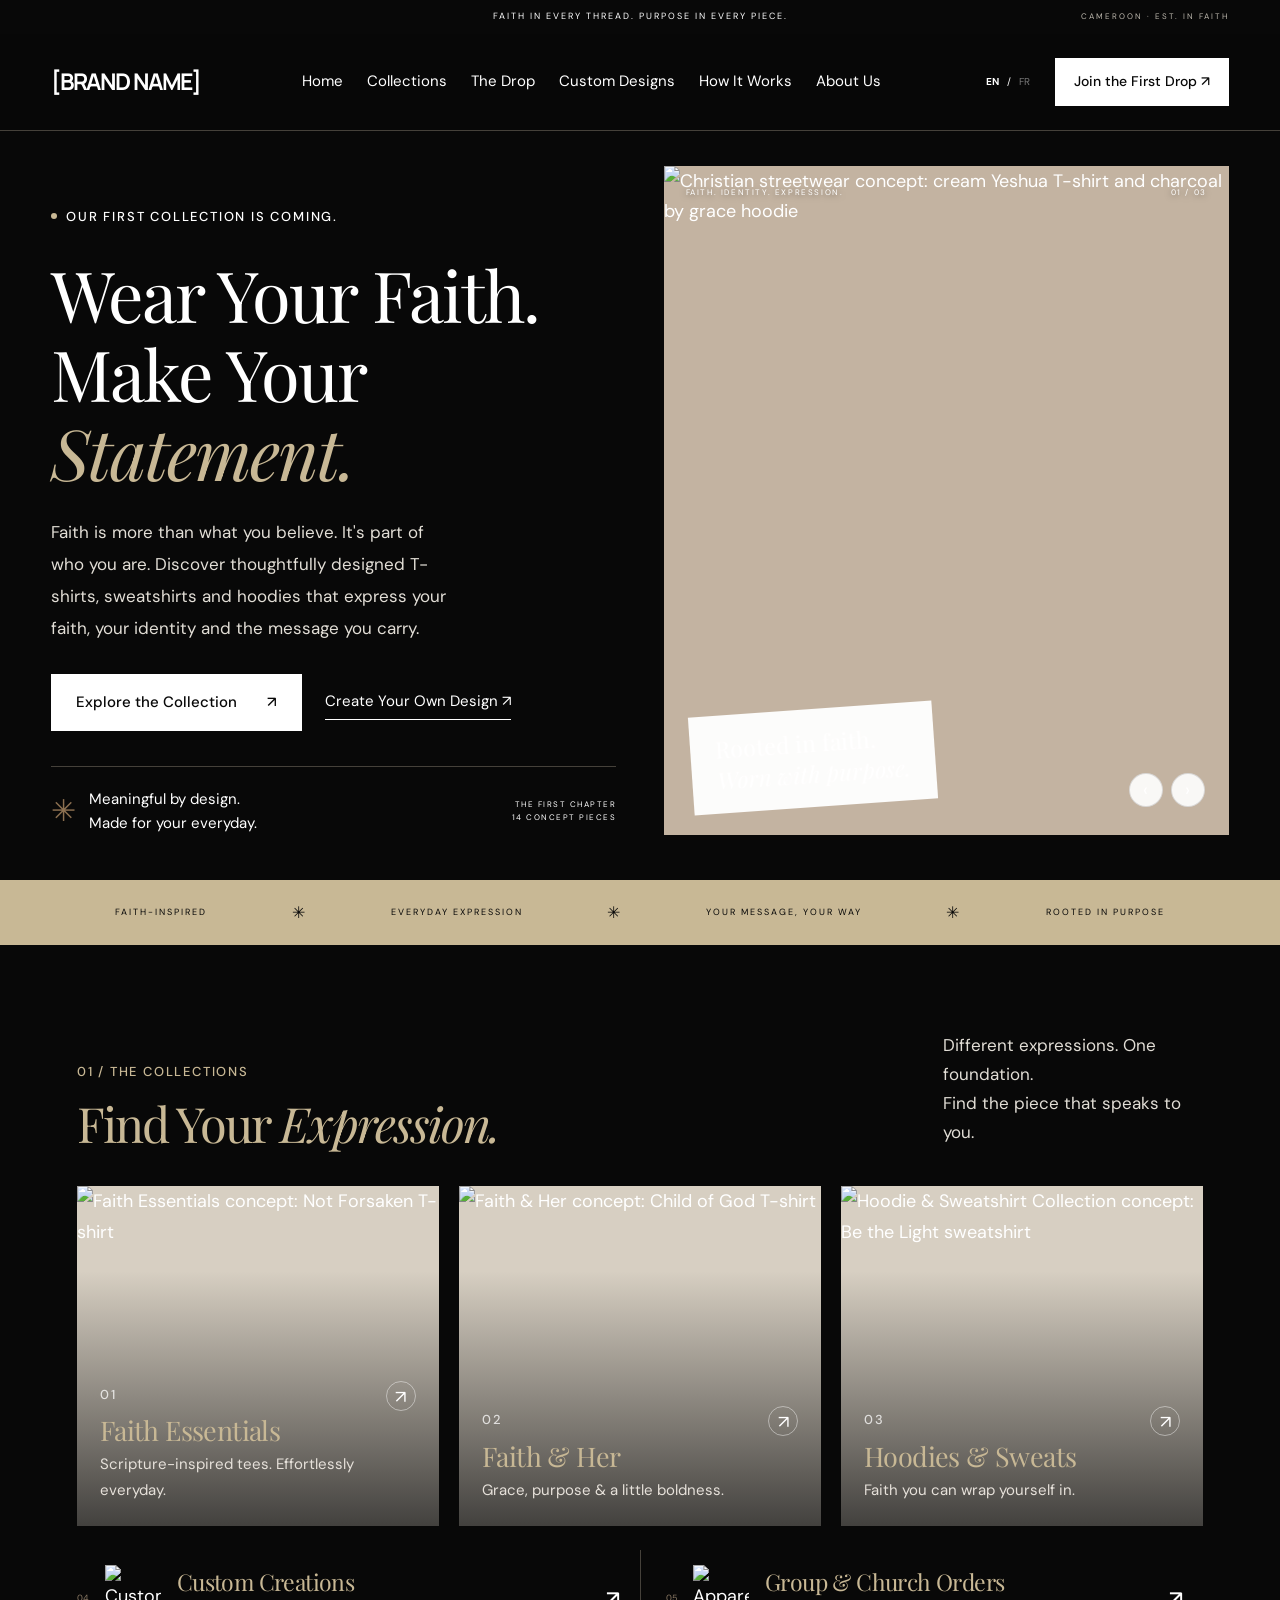
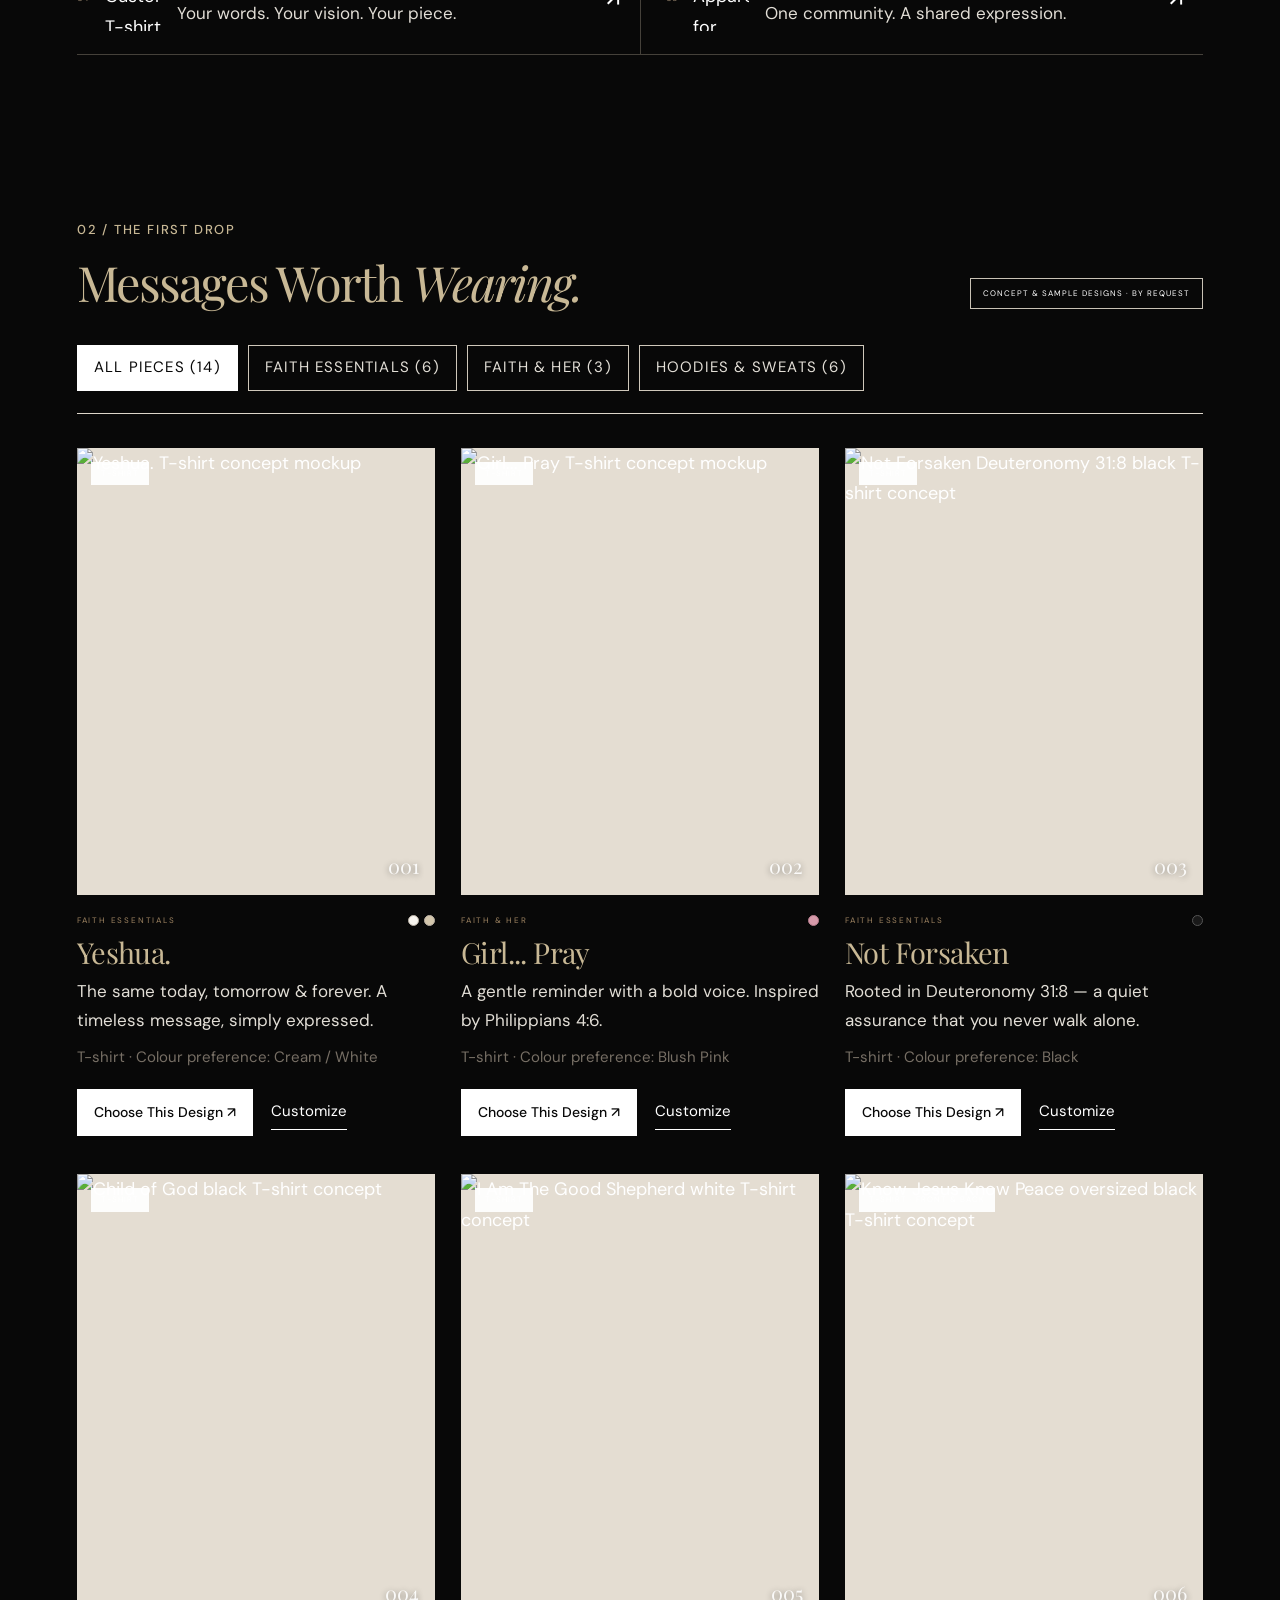
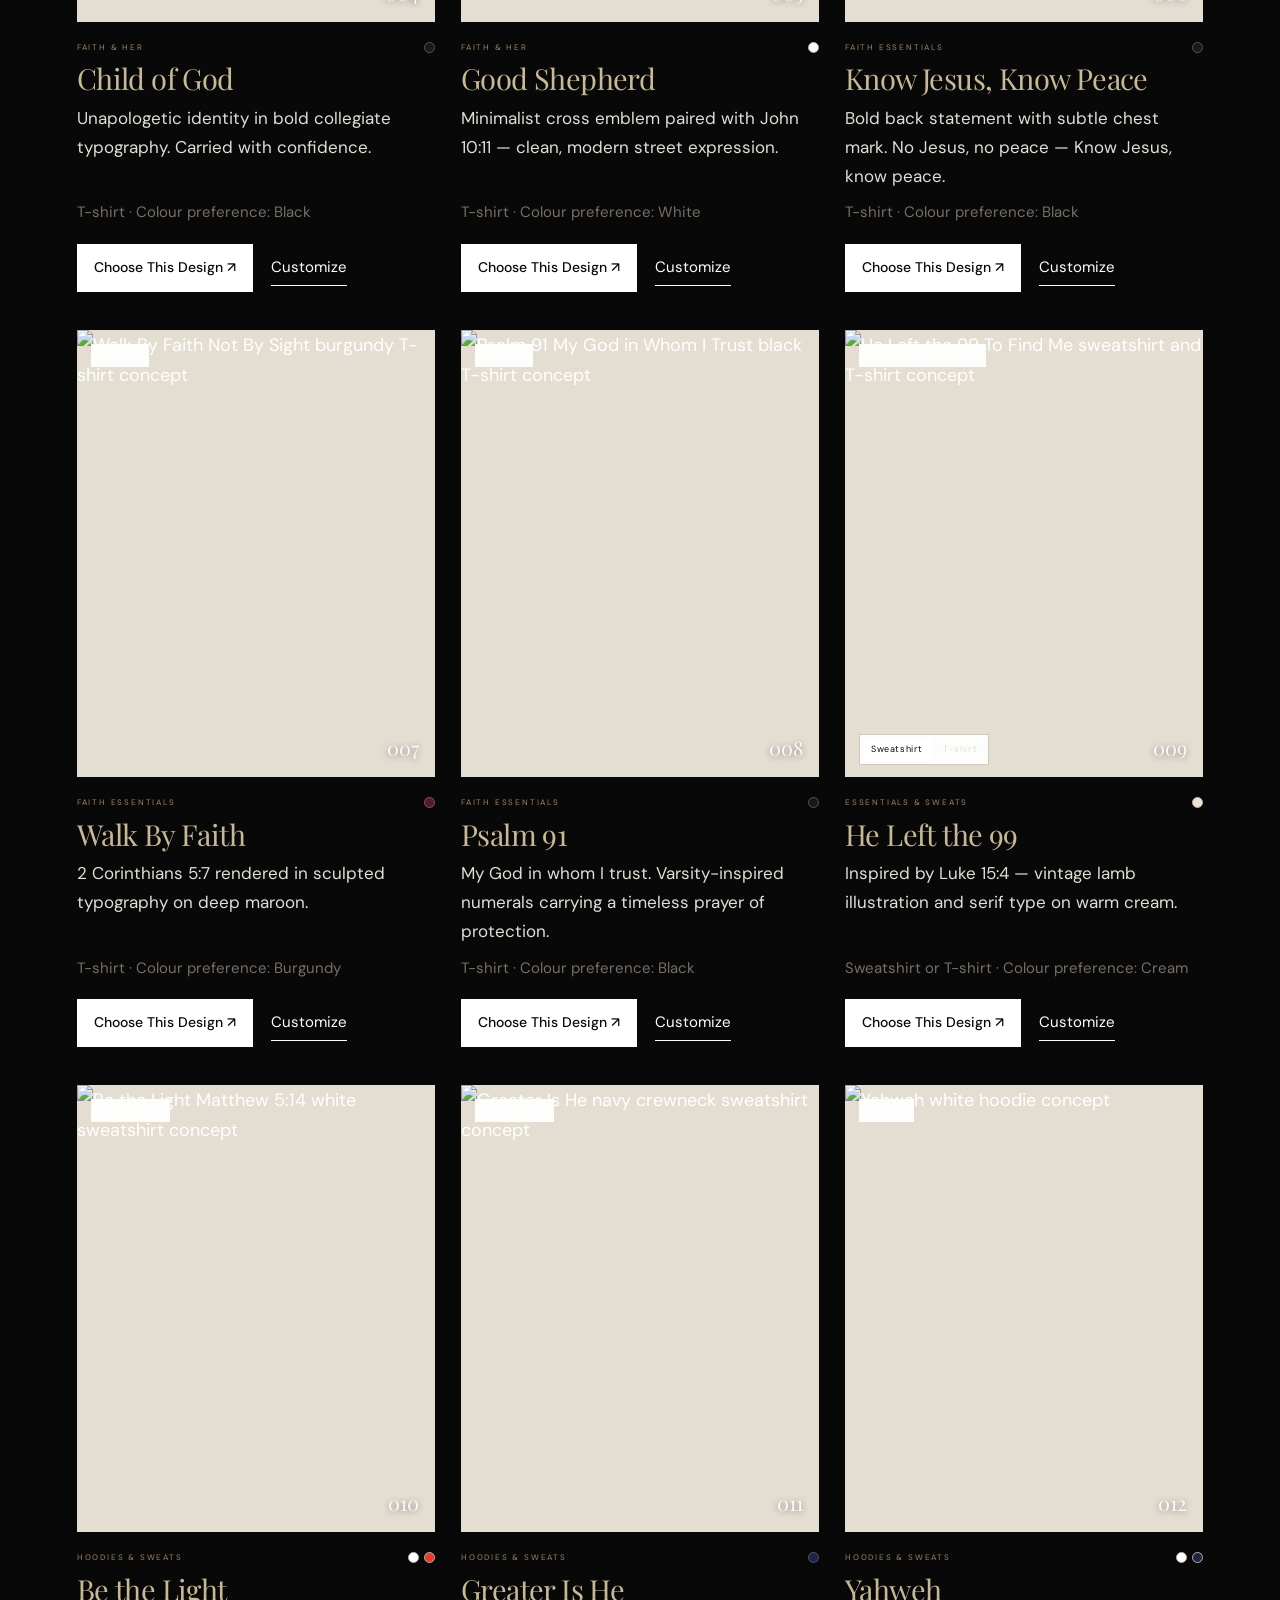
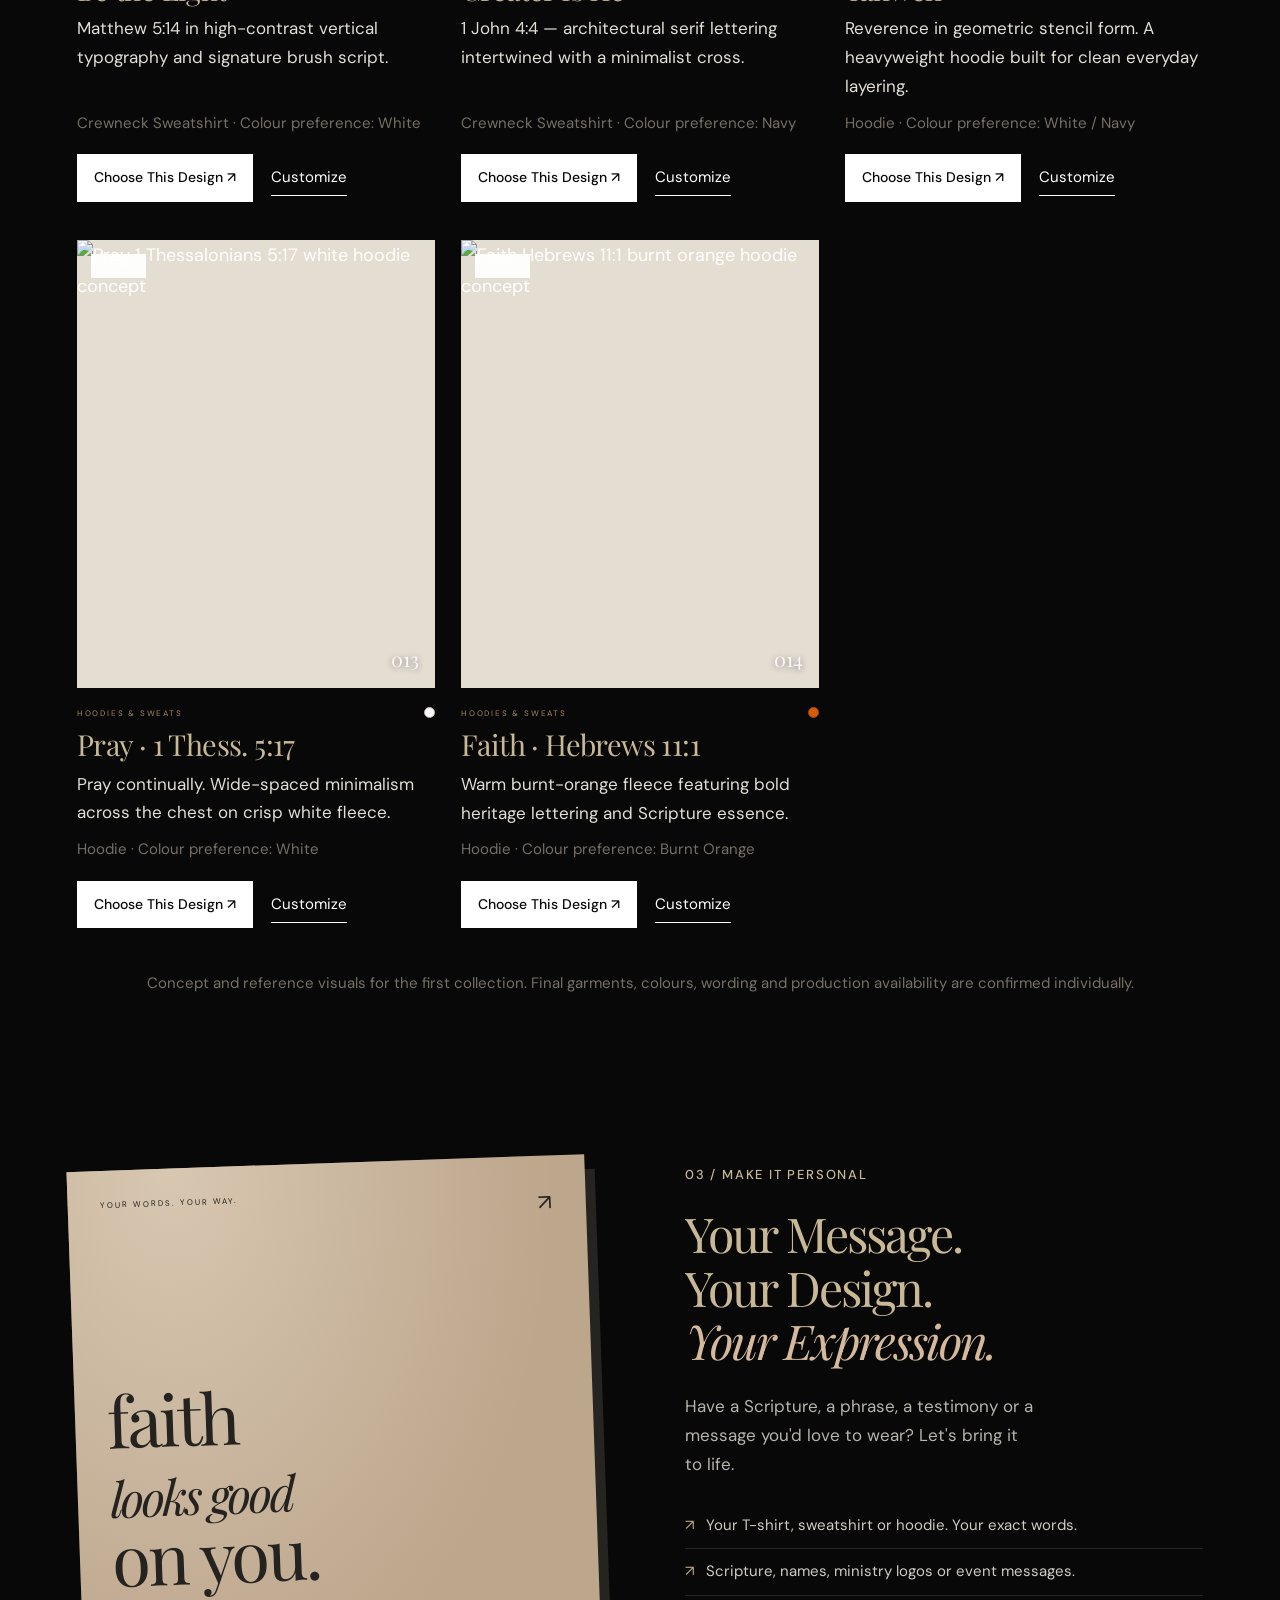
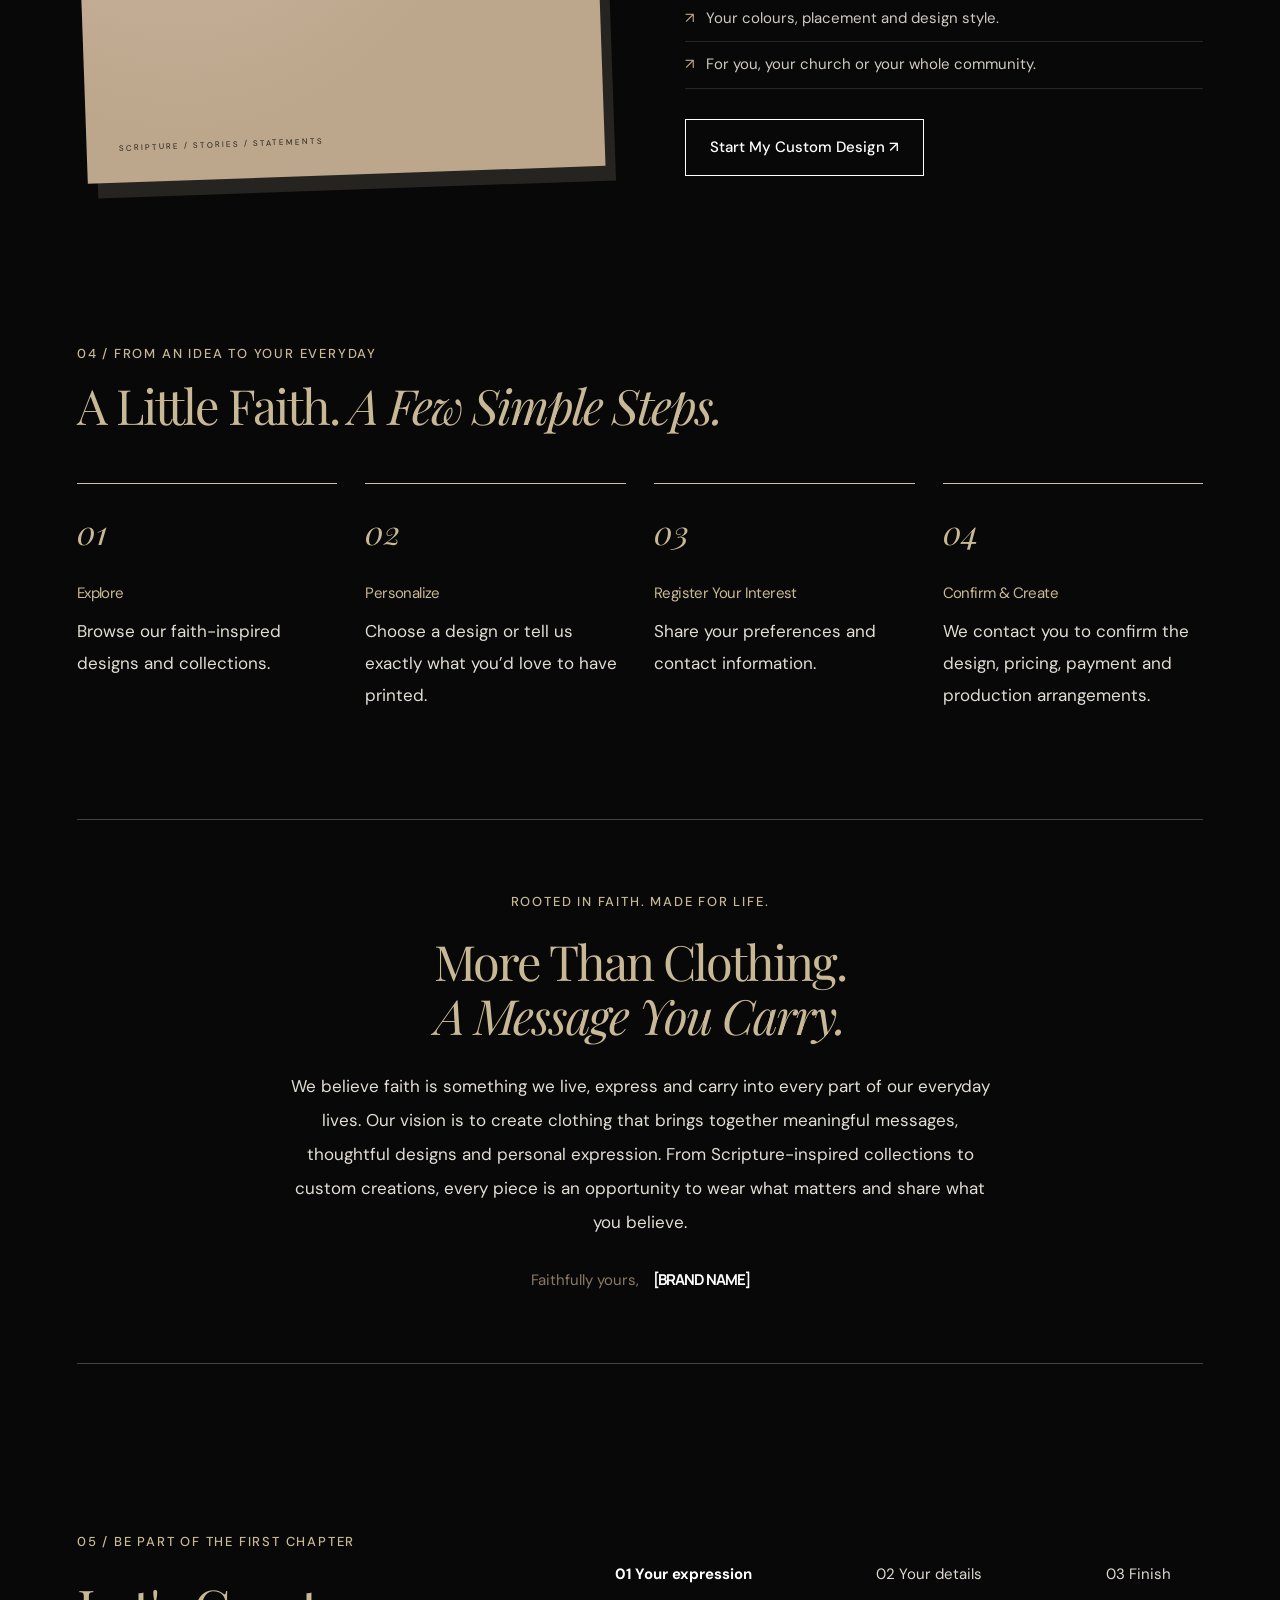
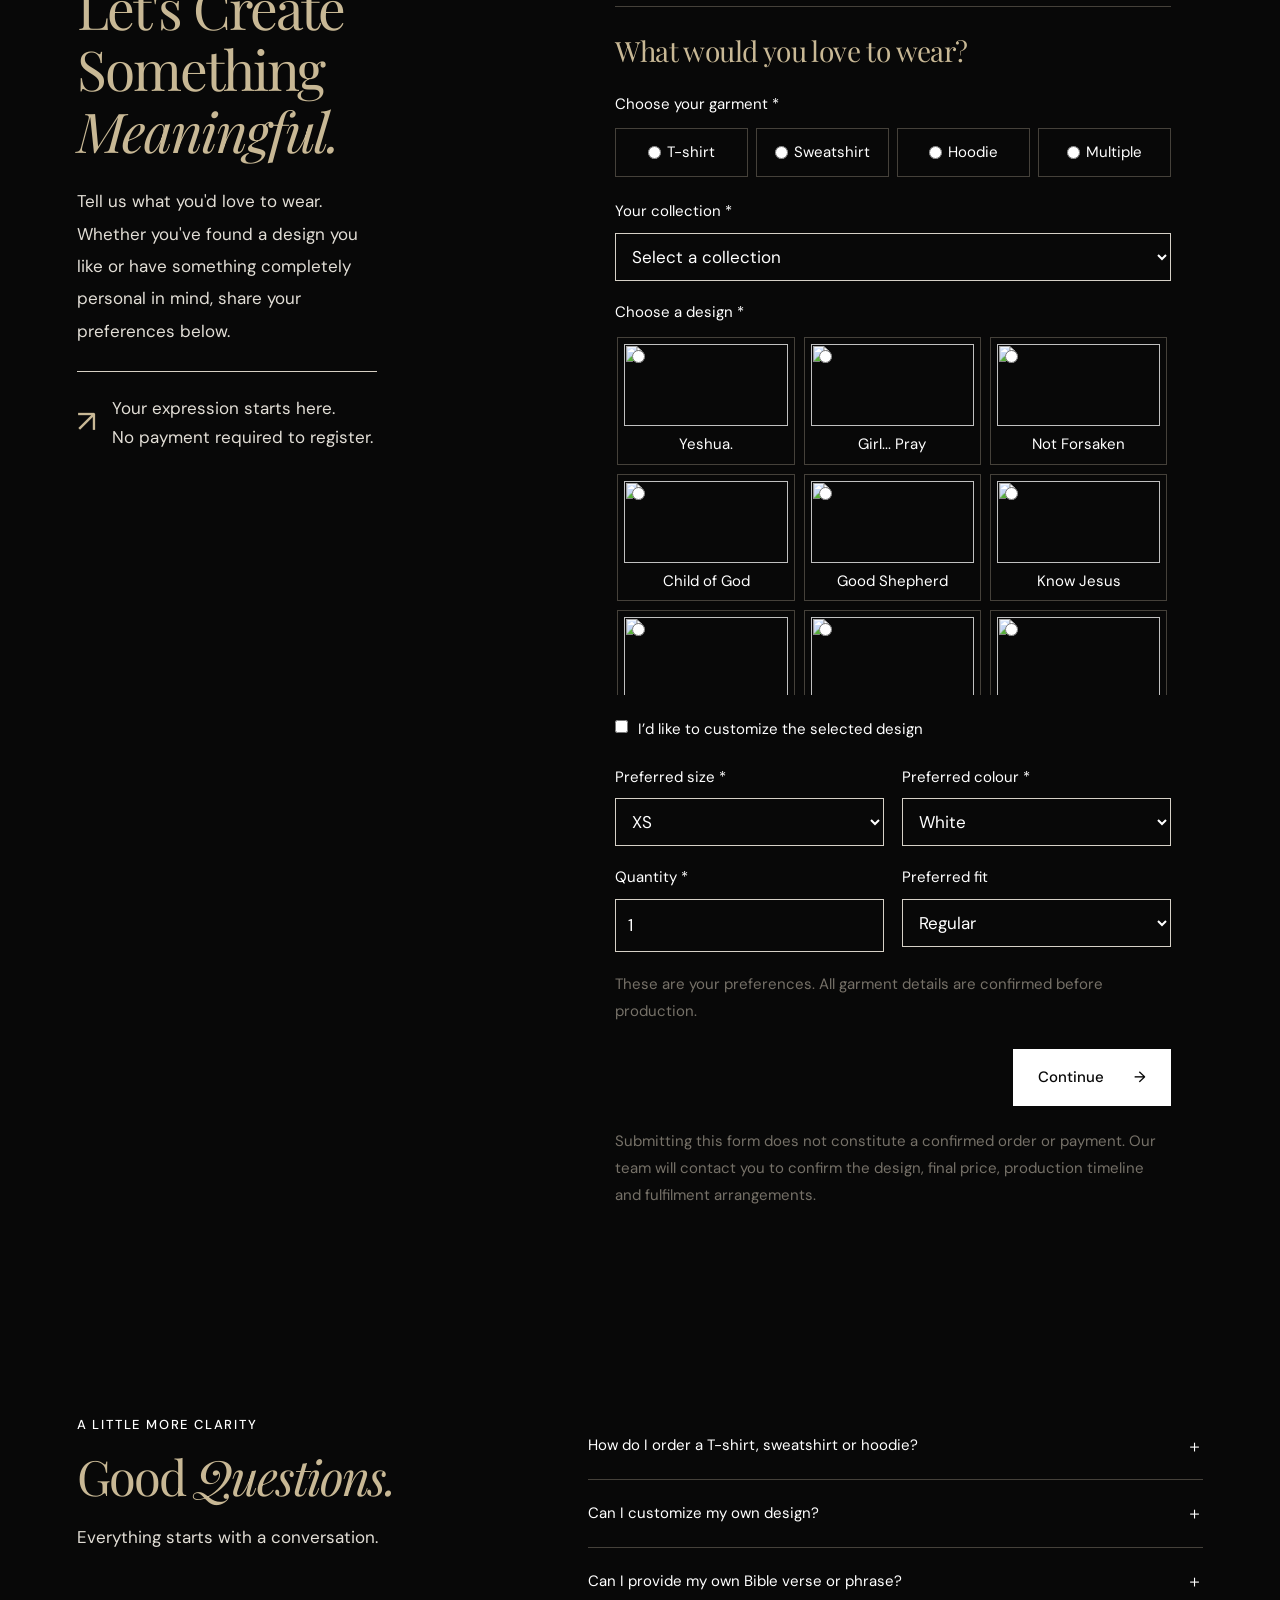
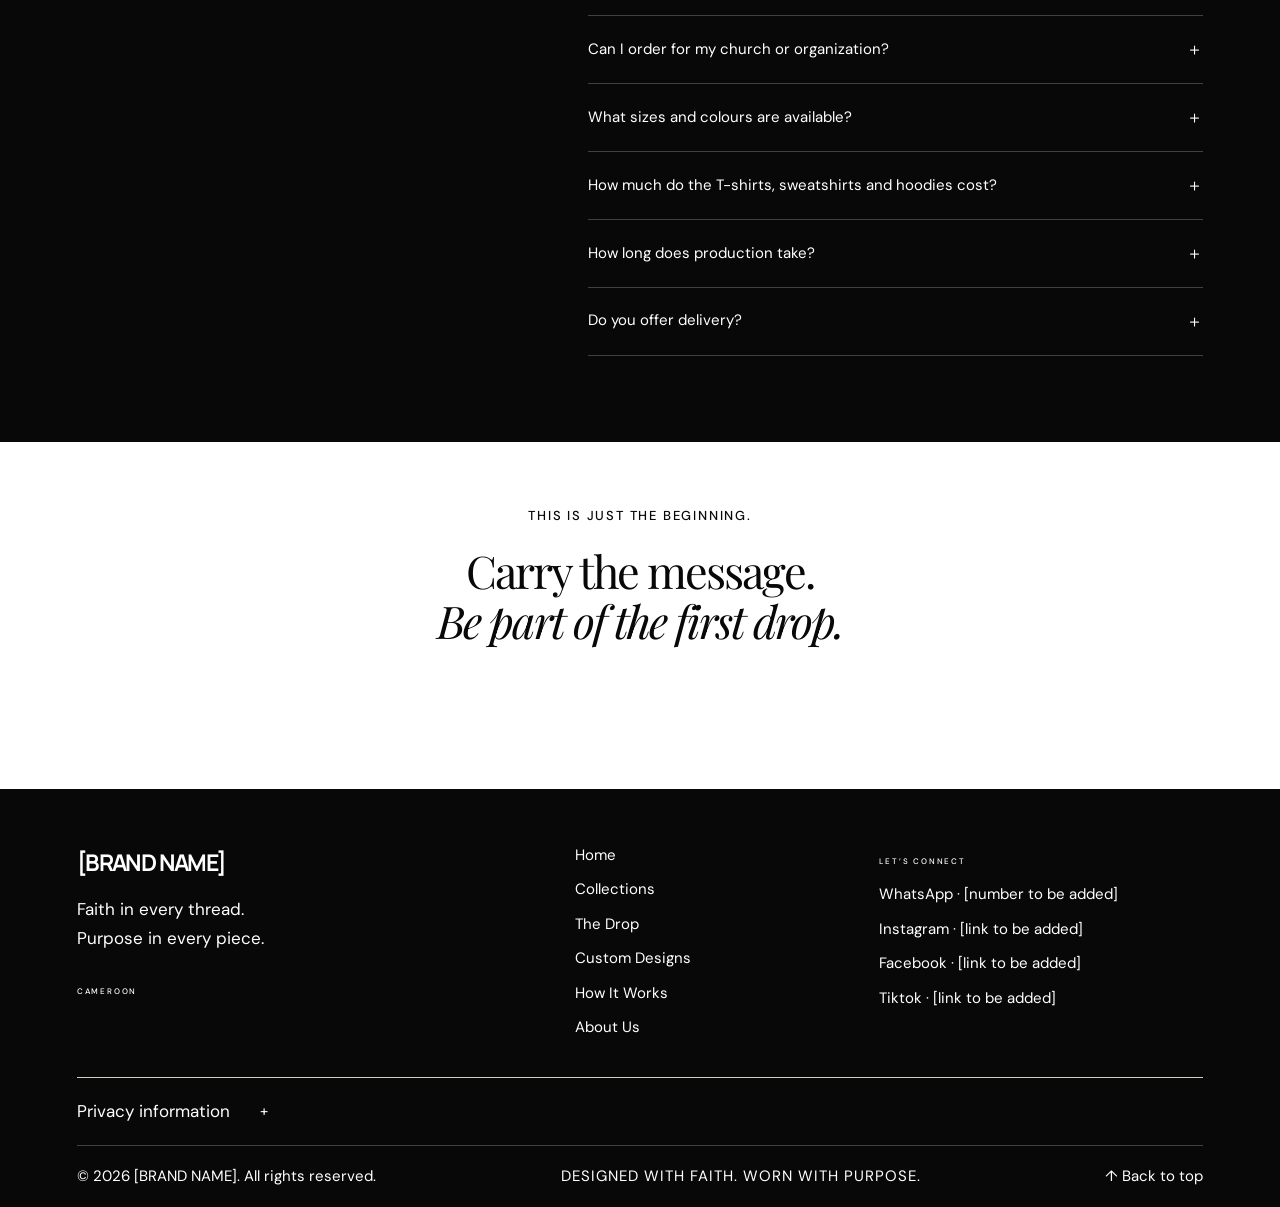
==== commit 4b030c88: "updated theme" ====
--- a/index.html
+++ b/index.html
@@ -75,9 +75,9 @@
   </div>
   <div class="hero-visual">
     <div class="hero-slides">
-      <img class="hero-slide is-active" src="/.netlify/images?url=/img/hero.png&w=1100&fm=webp" alt="Christian streetwear concept: cream Yeshua T-shirt and charcoal by grace hoodie" fetchpriority="high" width="1000" height="1250">
-      <img class="hero-slide portrait-focus" src="/.netlify/images?url=/img/not-forsaken-tee.jpg&w=1100&fm=webp" alt="Not Forsaken Deuteronomy 31:8 black T-shirt concept" loading="lazy" width="1000" height="1250" hidden>
-      <img class="hero-slide portrait-focus" src="/.netlify/images?url=/img/good-shepherd-tee.jpg&w=1100&fm=webp" alt="I Am The Good Shepherd white T-shirt concept" loading="lazy" width="1000" height="1250" hidden>
+      <img class="hero-slide is-active" src="/img/hero.png" data-cdn-width="1100" alt="Christian streetwear concept: cream Yeshua T-shirt and charcoal by grace hoodie" fetchpriority="high" width="1000" height="1250">
+      <img class="hero-slide portrait-focus" src="/img/not-forsaken-tee.jpg" data-cdn-width="1100" alt="Not Forsaken Deuteronomy 31:8 black T-shirt concept" loading="lazy" width="1000" height="1250" hidden>
+      <img class="hero-slide portrait-focus" src="/img/good-shepherd-tee.jpg" data-cdn-width="1100" alt="I Am The Good Shepherd white T-shirt concept" loading="lazy" width="1000" height="1250" hidden>
     </div>
     <div class="image-label">
       <span>FAITH. IDENTITY. EXPRESSION.</span>
@@ -119,7 +119,7 @@
   </div>
   <div class="category-grid">
     <a class="category category-0" href="#featured" data-category="essentials">
-      <img class="portrait-focus" src="/.netlify/images?url=/img/not-forsaken-tee.jpg&w=650&fm=webp" loading="lazy" alt="Faith Essentials concept: Not Forsaken T-shirt">
+      <img class="portrait-focus" src="/img/not-forsaken-tee.jpg" data-cdn-width="650" loading="lazy" alt="Faith Essentials concept: Not Forsaken T-shirt">
       <div class="category-caption">
         <span class="eyebrow">01</span>
         <h3>
@@ -132,7 +132,7 @@
       </div>
     </a>
     <a class="category category-1" href="#featured" data-category="her">
-      <img class="portrait-focus" src="/.netlify/images?url=/img/child-of-god-tee.jpg&w=650&fm=webp" loading="lazy" alt="Faith & Her concept: Child of God T-shirt">
+      <img class="portrait-focus" src="/img/child-of-god-tee.jpg" data-cdn-width="650" loading="lazy" alt="Faith & Her concept: Child of God T-shirt">
       <div class="category-caption">
         <span class="eyebrow">02</span>
         <h3>
@@ -145,7 +145,7 @@
       </div>
     </a>
     <a class="category category-2" href="#featured" data-category="hoodie">
-      <img class="portrait-focus" src="/.netlify/images?url=/img/be-the-light-sweatshirt.jpg&w=650&fm=webp" loading="lazy" alt="Hoodie & Sweatshirt Collection concept: Be the Light sweatshirt">
+      <img class="portrait-focus" src="/img/be-the-light-sweatshirt.jpg" data-cdn-width="650" loading="lazy" alt="Hoodie & Sweatshirt Collection concept: Be the Light sweatshirt">
       <div class="category-caption">
         <span class="eyebrow">03</span>
         <h3>
@@ -161,7 +161,7 @@
   <div class="category-extras">
     <a href="#register" data-pick="custom">
       <span>04</span>
-      <img class="extra-image" src="/.netlify/images?url=/img/walk-by-faith-tee.jpg&w=180&fm=webp" alt="Custom T-shirt concept" loading="lazy">
+      <img class="extra-image" src="/img/walk-by-faith-tee.jpg" data-cdn-width="180" alt="Custom T-shirt concept" loading="lazy">
       <div>
         <h3>
           <span data-en="Custom Creations" data-fr="Créations sur mesure">Custom Creations</span>
@@ -174,7 +174,7 @@
     </a>
     <a href="#register" data-pick="group">
       <span>05</span>
-      <img class="extra-image" src="/.netlify/images?url=/img/left-the-99-sweatshirt.jpg&w=180&fm=webp" alt="Apparel for groups concept" loading="lazy">
+      <img class="extra-image" src="/img/left-the-99-sweatshirt.jpg" data-cdn-width="180" alt="Apparel for groups concept" loading="lazy">
       <div>
         <h3>
           <span data-en="Group &amp; Church Orders" data-fr="Commandes de groupes et d’églises">Group &amp; Church Orders</span>
@@ -221,7 +221,7 @@
   <div class="products">
     <article class="product" data-tags="essentials">
       <div class="product-image">
-        <img src="/.netlify/images?url=/img/yeshua.png&w=850&fm=webp" alt="Yeshua. T-shirt concept mockup" loading="lazy" width="800" height="1000">
+        <img src="/img/yeshua.png" data-cdn-width="850" alt="Yeshua. T-shirt concept mockup" loading="lazy" width="800" height="1000">
         <span class="product-tag"><span data-en="T-SHIRT" data-fr="T-SHIRT">T-SHIRT</span></span>
         <span class="product-number">001</span>
       </div>
@@ -240,7 +240,7 @@
 
     <article class="product" data-tags="her">
       <div class="product-image">
-        <img src="/.netlify/images?url=/img/pray.png&w=850&fm=webp" alt="Girl... Pray T-shirt concept mockup" loading="lazy" width="800" height="1000">
+        <img src="/img/pray.png" data-cdn-width="850" alt="Girl... Pray T-shirt concept mockup" loading="lazy" width="800" height="1000">
         <span class="product-tag"><span data-en="T-SHIRT" data-fr="T-SHIRT">T-SHIRT</span></span>
         <span class="product-number">002</span>
       </div>
@@ -259,7 +259,7 @@
 
     <article class="product" data-tags="essentials">
       <div class="product-image">
-        <img class="portrait-focus" src="/.netlify/images?url=/img/not-forsaken-tee.jpg&w=850&fm=webp" alt="Not Forsaken Deuteronomy 31:8 black T-shirt concept" loading="lazy" width="800" height="1000">
+        <img class="portrait-focus" src="/img/not-forsaken-tee.jpg" data-cdn-width="850" alt="Not Forsaken Deuteronomy 31:8 black T-shirt concept" loading="lazy" width="800" height="1000">
         <span class="product-tag"><span data-en="T-SHIRT" data-fr="T-SHIRT">T-SHIRT</span></span>
         <span class="product-number">003</span>
       </div>
@@ -278,7 +278,7 @@
 
     <article class="product" data-tags="her">
       <div class="product-image">
-        <img class="portrait-focus" src="/.netlify/images?url=/img/child-of-god-tee.jpg&w=850&fm=webp" alt="Child of God black T-shirt concept" loading="lazy" width="800" height="1000">
+        <img class="portrait-focus" src="/img/child-of-god-tee.jpg" data-cdn-width="850" alt="Child of God black T-shirt concept" loading="lazy" width="800" height="1000">
         <span class="product-tag"><span data-en="T-SHIRT" data-fr="T-SHIRT">T-SHIRT</span></span>
         <span class="product-number">004</span>
       </div>
@@ -297,7 +297,7 @@
 
     <article class="product" data-tags="her">
       <div class="product-image">
-        <img class="portrait-focus" src="/.netlify/images?url=/img/good-shepherd-tee.jpg&w=850&fm=webp" alt="I Am The Good Shepherd white T-shirt concept" loading="lazy" width="800" height="1000">
+        <img class="portrait-focus" src="/img/good-shepherd-tee.jpg" data-cdn-width="850" alt="I Am The Good Shepherd white T-shirt concept" loading="lazy" width="800" height="1000">
         <span class="product-tag"><span data-en="T-SHIRT" data-fr="T-SHIRT">T-SHIRT</span></span>
         <span class="product-number">005</span>
       </div>
@@ -316,7 +316,7 @@
 
     <article class="product" data-tags="essentials">
       <div class="product-image">
-        <img class="portrait-focus" src="/.netlify/images?url=/img/know-jesus-know-peace-tee.jpg&w=850&fm=webp" alt="Know Jesus Know Peace oversized black T-shirt concept" loading="lazy" width="800" height="1000">
+        <img class="portrait-focus" src="/img/know-jesus-know-peace-tee.jpg" data-cdn-width="850" alt="Know Jesus Know Peace oversized black T-shirt concept" loading="lazy" width="800" height="1000">
         <span class="product-tag"><span data-en="T-SHIRT · FRONT &amp; BACK" data-fr="T-SHIRT · DEVANT &amp; DOS">T-SHIRT · FRONT &amp; BACK</span></span>
         <span class="product-number">006</span>
       </div>
@@ -335,7 +335,7 @@
 
     <article class="product" data-tags="essentials">
       <div class="product-image">
-        <img src="/.netlify/images?url=/img/walk-by-faith-tee.jpg&w=850&fm=webp" alt="Walk By Faith Not By Sight burgundy T-shirt concept" loading="lazy" width="800" height="1000">
+        <img src="/img/walk-by-faith-tee.jpg" data-cdn-width="850" alt="Walk By Faith Not By Sight burgundy T-shirt concept" loading="lazy" width="800" height="1000">
         <span class="product-tag"><span data-en="T-SHIRT" data-fr="T-SHIRT">T-SHIRT</span></span>
         <span class="product-number">007</span>
       </div>
@@ -354,7 +354,7 @@
 
     <article class="product" data-tags="essentials">
       <div class="product-image">
-        <img src="/.netlify/images?url=/img/psalm-91-tee.jpg&w=850&fm=webp" alt="Psalm 91 My God in Whom I Trust black T-shirt concept" loading="lazy" width="800" height="1000">
+        <img src="/img/psalm-91-tee.jpg" data-cdn-width="850" alt="Psalm 91 My God in Whom I Trust black T-shirt concept" loading="lazy" width="800" height="1000">
         <span class="product-tag"><span data-en="T-SHIRT" data-fr="T-SHIRT">T-SHIRT</span></span>
         <span class="product-number">008</span>
       </div>
@@ -373,7 +373,7 @@
 
     <article class="product" data-tags="essentials hoodie" id="card-left-the-99">
       <div class="product-image">
-        <img id="left-99-img" src="/.netlify/images?url=/img/left-the-99-sweatshirt.jpg&w=850&fm=webp" data-sweatshirt="/.netlify/images?url=/img/left-the-99-sweatshirt.jpg&w=850&fm=webp" data-tee="/.netlify/images?url=/img/left-the-99-tee.jpg&w=850&fm=webp" alt="He Left the 99 To Find Me sweatshirt and T-shirt concept" loading="lazy" width="800" height="1000">
+        <img id="left-99-img" src="/img/left-the-99-sweatshirt.jpg" data-cdn-width="850" data-sweatshirt="/img/left-the-99-sweatshirt.jpg" data-tee="/img/left-the-99-tee.jpg" alt="He Left the 99 To Find Me sweatshirt and T-shirt concept" loading="lazy" width="800" height="1000">
         <span class="product-tag"><span data-en="SWEATSHIRT / T-SHIRT" data-fr="SWEAT / T-SHIRT">SWEATSHIRT / T-SHIRT</span></span>
         <span class="product-number">009</span>
         <div class="garment-switch" role="group" aria-label="Preview garment style for He Left the 99">
@@ -396,7 +396,7 @@
 
     <article class="product" data-tags="hoodie">
       <div class="product-image">
-        <img class="portrait-focus" src="/.netlify/images?url=/img/be-the-light-sweatshirt.jpg&w=850&fm=webp" alt="Be the Light Matthew 5:14 white sweatshirt concept" loading="lazy" width="800" height="1000">
+        <img class="portrait-focus" src="/img/be-the-light-sweatshirt.jpg" data-cdn-width="850" alt="Be the Light Matthew 5:14 white sweatshirt concept" loading="lazy" width="800" height="1000">
         <span class="product-tag"><span data-en="SWEATSHIRT" data-fr="SWEAT">SWEATSHIRT</span></span>
         <span class="product-number">010</span>
       </div>
@@ -415,7 +415,7 @@
 
     <article class="product" data-tags="hoodie">
       <div class="product-image">
-        <img class="portrait-focus" src="/.netlify/images?url=/img/greater-is-he-sweatshirt.jpg&w=850&fm=webp" alt="Greater Is He navy crewneck sweatshirt concept" loading="lazy" width="800" height="1000">
+        <img class="portrait-focus" src="/img/greater-is-he-sweatshirt.jpg" data-cdn-width="850" alt="Greater Is He navy crewneck sweatshirt concept" loading="lazy" width="800" height="1000">
         <span class="product-tag"><span data-en="SWEATSHIRT" data-fr="SWEAT">SWEATSHIRT</span></span>
         <span class="product-number">011</span>
       </div>
@@ -434,7 +434,7 @@
 
     <article class="product" data-tags="hoodie">
       <div class="product-image">
-        <img src="/.netlify/images?url=/img/yahweh-hoodie.jpg&w=850&fm=webp" alt="Yahweh white hoodie concept" loading="lazy" width="800" height="1000">
+        <img src="/img/yahweh-hoodie.jpg" data-cdn-width="850" alt="Yahweh white hoodie concept" loading="lazy" width="800" height="1000">
         <span class="product-tag"><span data-en="HOODIE" data-fr="SWEAT À CAPUCHE">HOODIE</span></span>
         <span class="product-number">012</span>
       </div>
@@ -453,7 +453,7 @@
 
     <article class="product" data-tags="hoodie">
       <div class="product-image">
-        <img src="/.netlify/images?url=/img/pray-1thess-hoodie.jpg&w=850&fm=webp" alt="Pray 1 Thessalonians 5:17 white hoodie concept" loading="lazy" width="800" height="1000">
+        <img src="/img/pray-1thess-hoodie.jpg" data-cdn-width="850" alt="Pray 1 Thessalonians 5:17 white hoodie concept" loading="lazy" width="800" height="1000">
         <span class="product-tag"><span data-en="HOODIE" data-fr="SWEAT À CAPUCHE">HOODIE</span></span>
         <span class="product-number">013</span>
       </div>
@@ -472,7 +472,7 @@
 
     <article class="product" data-tags="hoodie">
       <div class="product-image">
-        <img src="/.netlify/images?url=/img/faith-orange-hoodie.jpg&w=850&fm=webp" alt="Faith Hebrews 11:1 burnt orange hoodie concept" loading="lazy" width="800" height="1000">
+        <img src="/img/faith-orange-hoodie.jpg" data-cdn-width="850" alt="Faith Hebrews 11:1 burnt orange hoodie concept" loading="lazy" width="800" height="1000">
         <span class="product-tag"><span data-en="HOODIE" data-fr="SWEAT À CAPUCHE">HOODIE</span></span>
         <span class="product-number">014</span>
       </div>
@@ -648,72 +648,72 @@
         <div class="design-choices">
           <label class="design-choice">
             <input type="radio" name="design" value="Yeshua" required>
-            <img src="/.netlify/images?url=/img/yeshua.png&w=180&fm=webp" alt="" loading="lazy">
+            <img src="/img/yeshua.png" data-cdn-width="180" alt="" loading="lazy">
             <span data-en="Yeshua." data-fr="Yeshua.">Yeshua.</span>
           </label>
           <label class="design-choice">
             <input type="radio" name="design" value="Girl... Pray" required>
-            <img src="/.netlify/images?url=/img/pray.png&w=180&fm=webp" alt="" loading="lazy">
+            <img src="/img/pray.png" data-cdn-width="180" alt="" loading="lazy">
             <span data-en="Girl... Pray" data-fr="Girl... Pray">Girl... Pray</span>
           </label>
           <label class="design-choice">
             <input type="radio" name="design" value="Not Forsaken" required>
-            <img class="portrait-focus" src="/.netlify/images?url=/img/not-forsaken-tee.jpg&w=180&fm=webp" alt="" loading="lazy">
+            <img class="portrait-focus" src="/img/not-forsaken-tee.jpg" data-cdn-width="180" alt="" loading="lazy">
             <span data-en="Not Forsaken" data-fr="Not Forsaken">Not Forsaken</span>
           </label>
           <label class="design-choice">
             <input type="radio" name="design" value="Child of God" required>
-            <img class="portrait-focus" src="/.netlify/images?url=/img/child-of-god-tee.jpg&w=180&fm=webp" alt="" loading="lazy">
+            <img class="portrait-focus" src="/img/child-of-god-tee.jpg" data-cdn-width="180" alt="" loading="lazy">
             <span data-en="Child of God" data-fr="Child of God">Child of God</span>
           </label>
           <label class="design-choice">
             <input type="radio" name="design" value="Good Shepherd" required>
-            <img class="portrait-focus" src="/.netlify/images?url=/img/good-shepherd-tee.jpg&w=180&fm=webp" alt="" loading="lazy">
+            <img class="portrait-focus" src="/img/good-shepherd-tee.jpg" data-cdn-width="180" alt="" loading="lazy">
             <span data-en="Good Shepherd" data-fr="Good Shepherd">Good Shepherd</span>
           </label>
           <label class="design-choice">
             <input type="radio" name="design" value="Know Jesus Know Peace" required>
-            <img class="portrait-focus" src="/.netlify/images?url=/img/know-jesus-know-peace-tee.jpg&w=180&fm=webp" alt="" loading="lazy">
+            <img class="portrait-focus" src="/img/know-jesus-know-peace-tee.jpg" data-cdn-width="180" alt="" loading="lazy">
             <span data-en="Know Jesus" data-fr="Know Jesus">Know Jesus</span>
           </label>
           <label class="design-choice">
             <input type="radio" name="design" value="Walk By Faith" required>
-            <img src="/.netlify/images?url=/img/walk-by-faith-tee.jpg&w=180&fm=webp" alt="" loading="lazy">
+            <img src="/img/walk-by-faith-tee.jpg" data-cdn-width="180" alt="" loading="lazy">
             <span data-en="Walk By Faith" data-fr="Walk By Faith">Walk By Faith</span>
           </label>
           <label class="design-choice">
             <input type="radio" name="design" value="Psalm 91" required>
-            <img src="/.netlify/images?url=/img/psalm-91-tee.jpg&w=180&fm=webp" alt="" loading="lazy">
+            <img src="/img/psalm-91-tee.jpg" data-cdn-width="180" alt="" loading="lazy">
             <span data-en="Psalm 91" data-fr="Psaume 91">Psalm 91</span>
           </label>
           <label class="design-choice">
             <input type="radio" name="design" value="He Left the 99" required>
-            <img src="/.netlify/images?url=/img/left-the-99-sweatshirt.jpg&w=180&fm=webp" alt="" loading="lazy">
+            <img src="/img/left-the-99-sweatshirt.jpg" data-cdn-width="180" alt="" loading="lazy">
             <span data-en="He Left the 99" data-fr="He Left the 99">He Left the 99</span>
           </label>
           <label class="design-choice">
             <input type="radio" name="design" value="Be the Light" required>
-            <img class="portrait-focus" src="/.netlify/images?url=/img/be-the-light-sweatshirt.jpg&w=180&fm=webp" alt="" loading="lazy">
+            <img class="portrait-focus" src="/img/be-the-light-sweatshirt.jpg" data-cdn-width="180" alt="" loading="lazy">
             <span data-en="Be the Light" data-fr="Be the Light">Be the Light</span>
           </label>
           <label class="design-choice">
             <input type="radio" name="design" value="Greater Is He" required>
-            <img class="portrait-focus" src="/.netlify/images?url=/img/greater-is-he-sweatshirt.jpg&w=180&fm=webp" alt="" loading="lazy">
+            <img class="portrait-focus" src="/img/greater-is-he-sweatshirt.jpg" data-cdn-width="180" alt="" loading="lazy">
             <span data-en="Greater Is He" data-fr="Greater Is He">Greater Is He</span>
           </label>
           <label class="design-choice">
             <input type="radio" name="design" value="Yahweh" required>
-            <img src="/.netlify/images?url=/img/yahweh-hoodie.jpg&w=180&fm=webp" alt="" loading="lazy">
+            <img src="/img/yahweh-hoodie.jpg" data-cdn-width="180" alt="" loading="lazy">
             <span data-en="Yahweh" data-fr="Yahweh">Yahweh</span>
           </label>
           <label class="design-choice">
             <input type="radio" name="design" value="Pray 1 Thess 5:17" required>
-            <img src="/.netlify/images?url=/img/pray-1thess-hoodie.jpg&w=180&fm=webp" alt="" loading="lazy">
+            <img src="/img/pray-1thess-hoodie.jpg" data-cdn-width="180" alt="" loading="lazy">
             <span data-en="Pray 5:17" data-fr="Pray 5:17">Pray 5:17</span>
           </label>
           <label class="design-choice">
             <input type="radio" name="design" value="Faith Hebrews 11:1" required>
-            <img src="/.netlify/images?url=/img/faith-orange-hoodie.jpg&w=180&fm=webp" alt="" loading="lazy">
+            <img src="/img/faith-orange-hoodie.jpg" data-cdn-width="180" alt="" loading="lazy">
             <span data-en="Faith 11:1" data-fr="Faith 11:1">Faith 11:1</span>
           </label>
           <label class="design-choice">
--- a/styles.css
+++ b/styles.css
@@ -1,10 +1,10 @@
 :root {
-  --cream: #f7f4ee;
-  --ink: #191919;
-  --muted: #6d6a63;
-  --line: #dcd8cf;
-  --blush: #dfa3b8;
-  --gold: #b69b70;
+  --cream: #080808;
+  --ink: #fff;
+  --muted: #e2ded6;
+  --line: #45413a;
+  --gold: #c8b895;
+  --beige: #c8b895;
   --serif: 'Playfair Display', Georgia, serif;
   --sans: 'DM Sans', sans-serif;
 }
@@ -23,7 +23,7 @@
   background: var(--cream);
   color: var(--ink);
   font-family: var(--sans);
-  font-size: 14px;
+  font-size: 18px;
   line-height: 1.7;
 }
 
@@ -115,7 +115,7 @@
 }
 
 ::selection {
-  background: #e5c6b0;
+  background: var(--beige);
 }
 
 .skip {
@@ -160,7 +160,7 @@
   padding: 24px 4%;
   gap: 25px;
   border-bottom: 1px solid var(--line);
-  background: rgba(247, 244, 238, 0.97);
+  background: rgba(255, 255, 255, 0.97);
   backdrop-filter: blur(16px);
 }
 
@@ -240,7 +240,7 @@
 }
 
 .button.light:hover {
-  background: #e8ddcc;
+  background: var(--beige);
 }
 
 .text-link {
@@ -301,7 +301,7 @@
 }
 
 .hero h1 em {
-  color: #8c7051;
+  color: var(--gold);
 }
 
 .hero-copy > p {
@@ -393,7 +393,7 @@
   width: 34px;
   height: 34px;
   border-radius: 50%;
-  background: rgba(247, 244, 238, 0.9);
+  background: rgba(255, 255, 255, 0.9);
   color: var(--ink);
   display: grid;
   place-items: center;
@@ -412,7 +412,7 @@
   bottom: 28px;
   left: 27px;
   z-index: 2;
-  background: rgba(247, 244, 238, 0.95);
+  background: rgba(255, 255, 255, 0.95);
   padding: 18px 25px;
   font-family: var(--serif);
   font-size: 23px;
@@ -425,7 +425,7 @@
   align-items: center;
   justify-content: space-evenly;
   gap: 20px;
-  background: #eee8dd;
+  background: var(--beige);
   padding: 19px 4%;
   font-size: 9px;
   letter-spacing: 2px;
@@ -655,7 +655,7 @@
   left: 14px;
   font-size: 8px;
   letter-spacing: 1px;
-  background: rgba(247, 244, 238, 0.94);
+  background: rgba(255, 255, 255, 0.94);
   padding: 5px 10px;
 }
 
@@ -675,7 +675,7 @@
   left: 14px;
   display: flex;
   gap: 4px;
-  background: rgba(247, 244, 238, 0.94);
+  background: rgba(255, 255, 255, 0.94);
   padding: 3px;
   border: 1px solid #cfc8bb;
 }
@@ -713,7 +713,7 @@
 .swatches i {
   width: 11px;
   height: 11px;
-  background: var(--swatch, #f7f4ee);
+  background: var(--swatch, #fff);
   border: 1px solid var(--ring, #b9b0a4);
   border-radius: 50%;
 }
@@ -1248,7 +1248,7 @@
 /* Closing & Footer */
 .closing {
   padding: 62px 6%;
-  background: #dfc6ba;
+  background: var(--beige);
   text-align: center;
 }
 
@@ -1268,7 +1268,7 @@
 
 footer {
   padding: 54px 6% 18px;
-  background: #eae5db;
+  background: var(--beige);
 }
 
 .footer-top {
@@ -2025,3 +2025,179 @@
     transition: none !important;
   }
 }
+
+/* Use high-contrast colors and comfortable type sizes across breakpoints. */
+body,
+.announcement,
+header,
+.featured,
+.register,
+.custom-section,
+form {
+  background-color: #080808;
+}
+
+header {
+  background-color: rgba(8, 8, 8, 0.97);
+}
+
+.announcement,
+header,
+.custom-section,
+form {
+  color: #fff;
+}
+
+.button {
+  background: #fff;
+  color: #080808;
+  border-color: #fff;
+}
+
+.button:hover,
+.button.light:hover {
+  background: var(--beige);
+  color: #080808;
+}
+
+.button.light {
+  background: transparent;
+  color: #fff;
+  border-color: #fff;
+}
+
+.skip {
+  background: var(--beige);
+  color: #080808;
+}
+
+.manifesto-strip {
+  background: var(--beige);
+  color: #080808;
+}
+
+.manifesto-strip i {
+  color: #080808;
+}
+
+h2,
+h3,
+.conditional legend,
+.step-number,
+.registration-note > span {
+  color: var(--beige);
+}
+
+.closing {
+  background: #fff;
+  color: #080808;
+}
+
+.closing h2,
+.closing p {
+  color: #080808;
+}
+
+footer {
+  background: #080808;
+  color: #fff;
+}
+
+footer h2,
+footer h3,
+footer p,
+footer .footer-top .eyebrow,
+footer .footer-bottom,
+footer .socials > div {
+  color: #fff;
+}
+
+.choice:has(input:checked),
+.design-choice:has(input:checked),
+.request-summary {
+  background: var(--beige);
+  color: #080808;
+}
+
+.form-progress {
+  color: #dedad2;
+}
+
+.form-progress .active {
+  color: #fff;
+}
+
+.section-heading .eyebrow,
+.about > .eyebrow,
+.registration-intro .eyebrow,
+.thank-you > .eyebrow,
+.custom-copy .eyebrow,
+.footer-top .eyebrow {
+  color: var(--beige);
+}
+
+nav {
+  font-size: 15px;
+}
+
+.hero-copy > p,
+.section-heading > p,
+.category-extras p,
+.product p,
+.custom-copy > p,
+.steps p,
+.about > p,
+.registration-intro > p,
+.registration-note p,
+.faq > div > p,
+details p,
+.thank-you > p,
+.footer-top p,
+.privacy p {
+  font-size: 17px;
+}
+
+.category-caption p,
+.product-meta,
+.fine-print,
+.custom-copy li,
+.signature,
+.footer-nav,
+.socials > div,
+.footer-bottom,
+.hero-foot,
+.field,
+legend,
+.choice,
+.check,
+.design-choice,
+.form-progress,
+.faq summary,
+.privacy summary {
+  font-size: 15px;
+}
+
+.button,
+.text-link,
+.filter-btn,
+.product-actions .button,
+.closing .button,
+.nav-actions > .button,
+.hero-buttons .text-link {
+  font-size: 15px;
+}
+
+.button.small,
+.product-actions .button {
+  font-size: 14px;
+}
+
+.eyebrow {
+  font-size: 13px;
+}
+
+.field input,
+.field select,
+.field textarea {
+  font-size: 17px;
+}
